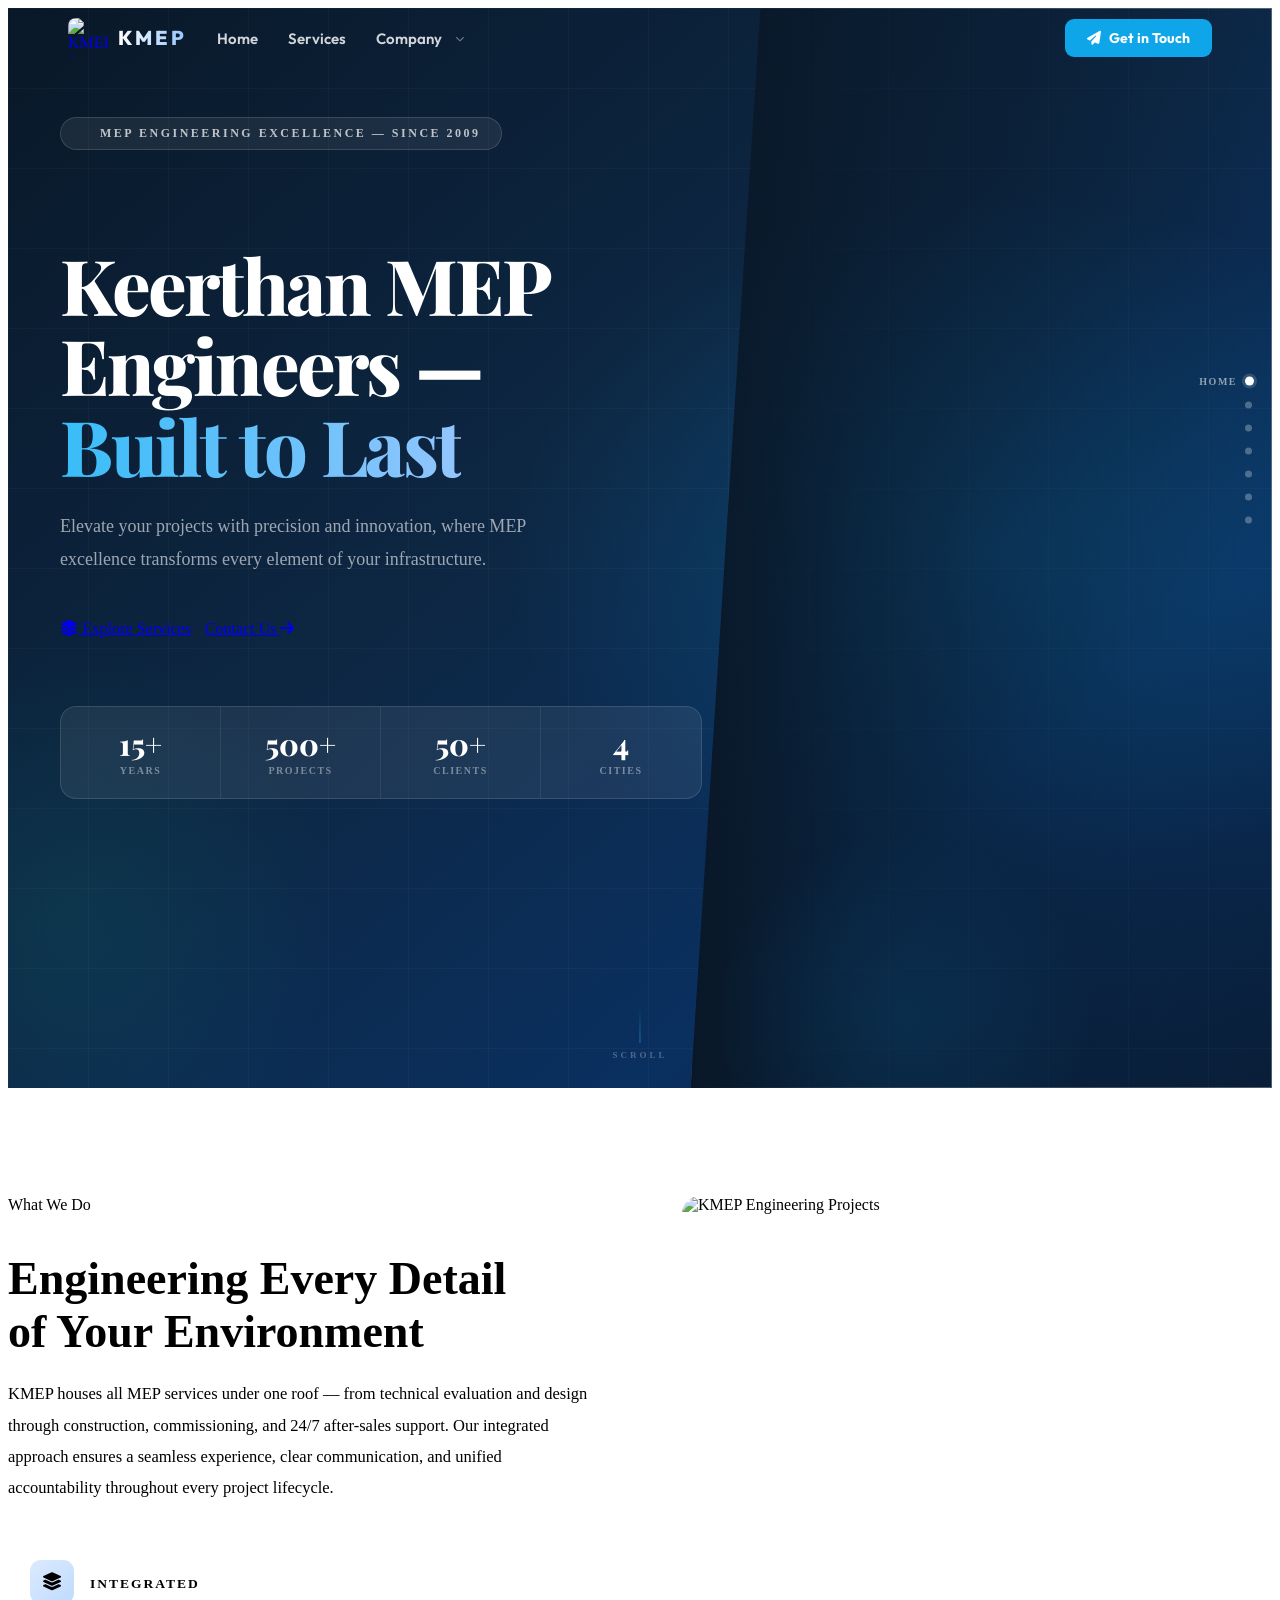
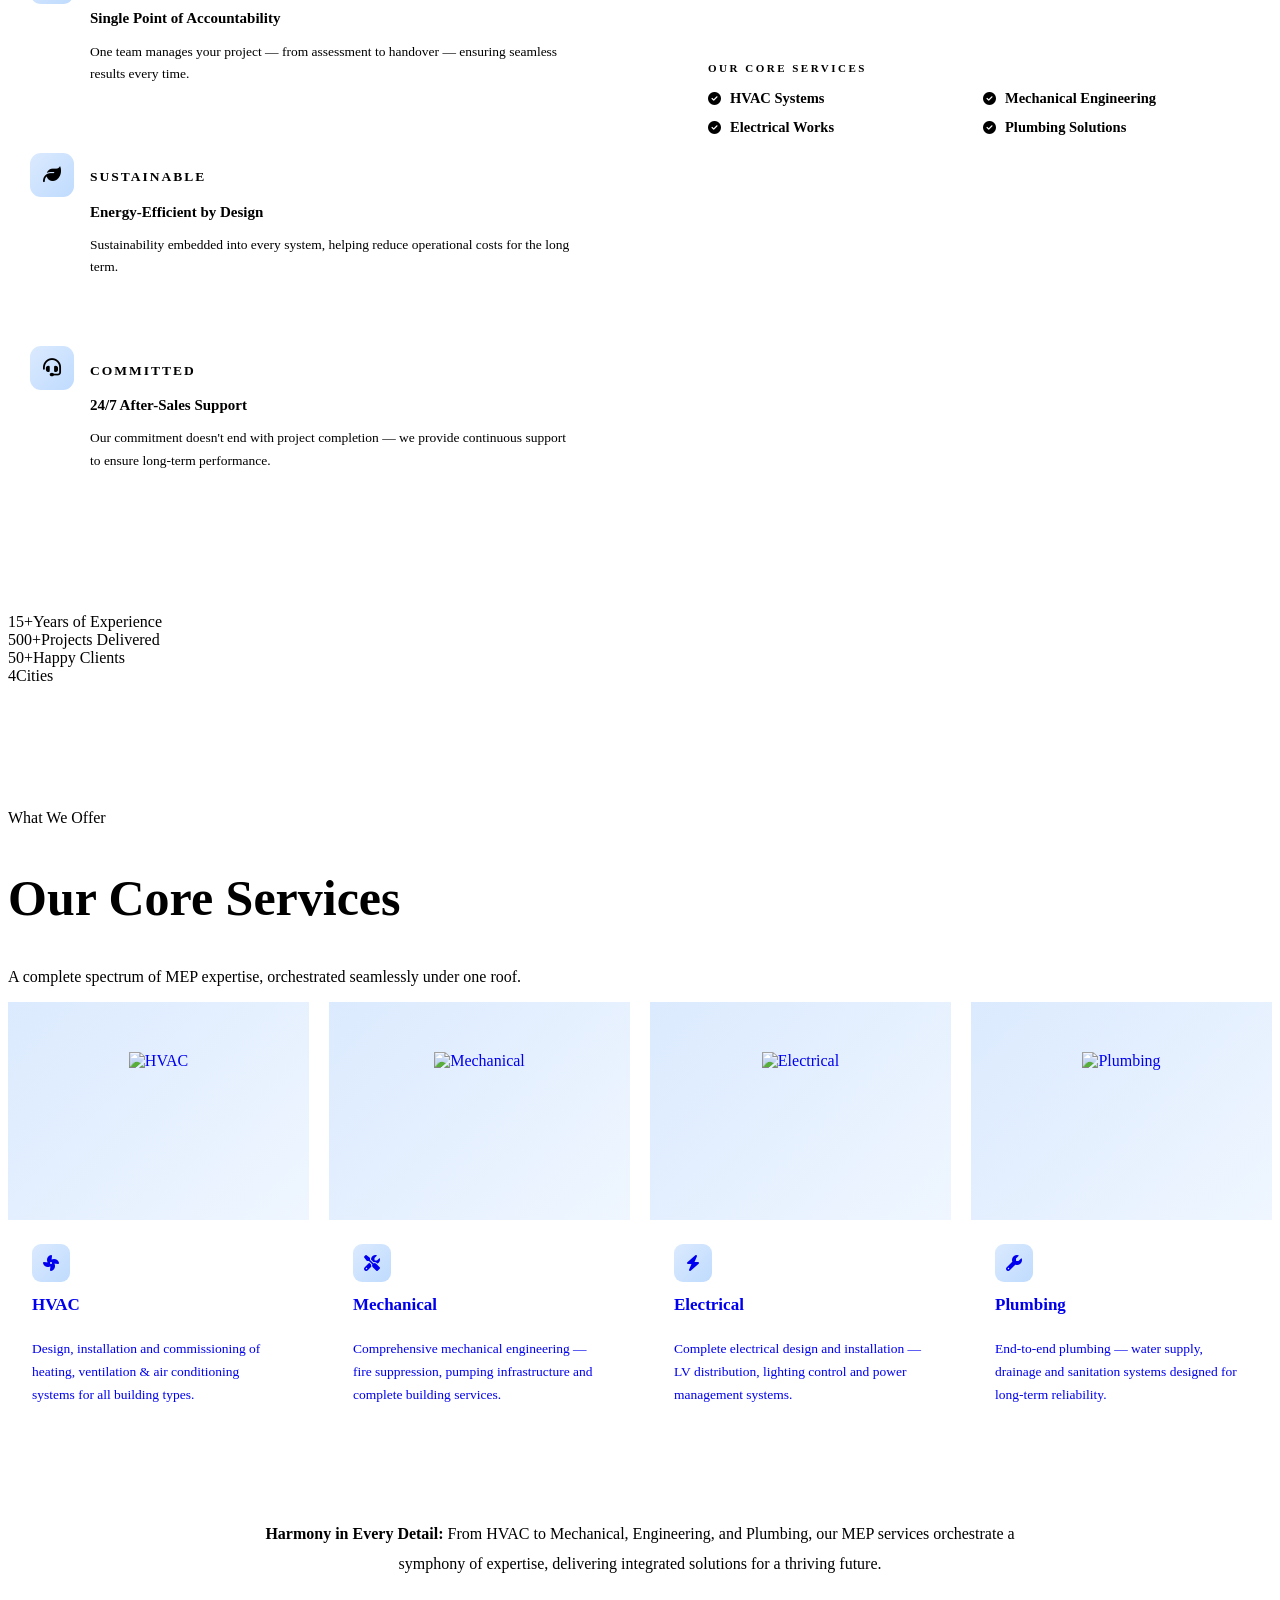
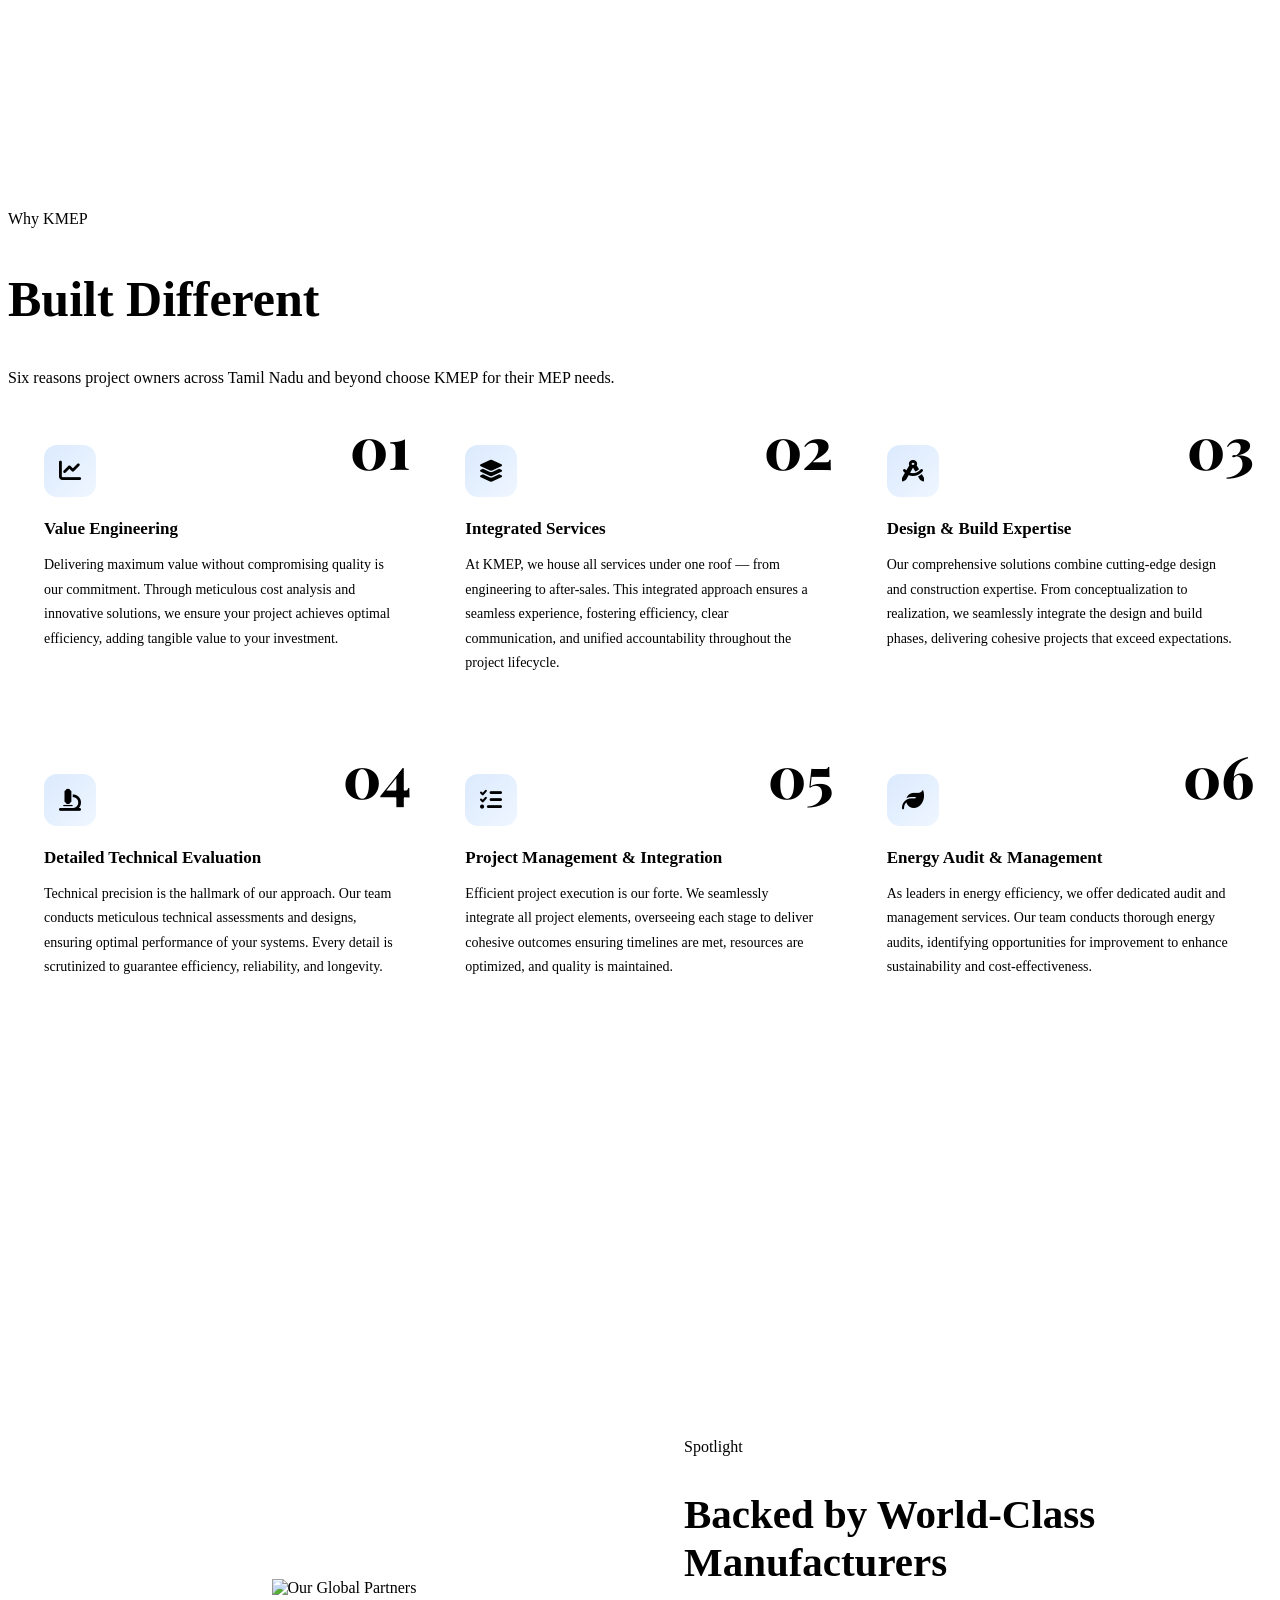
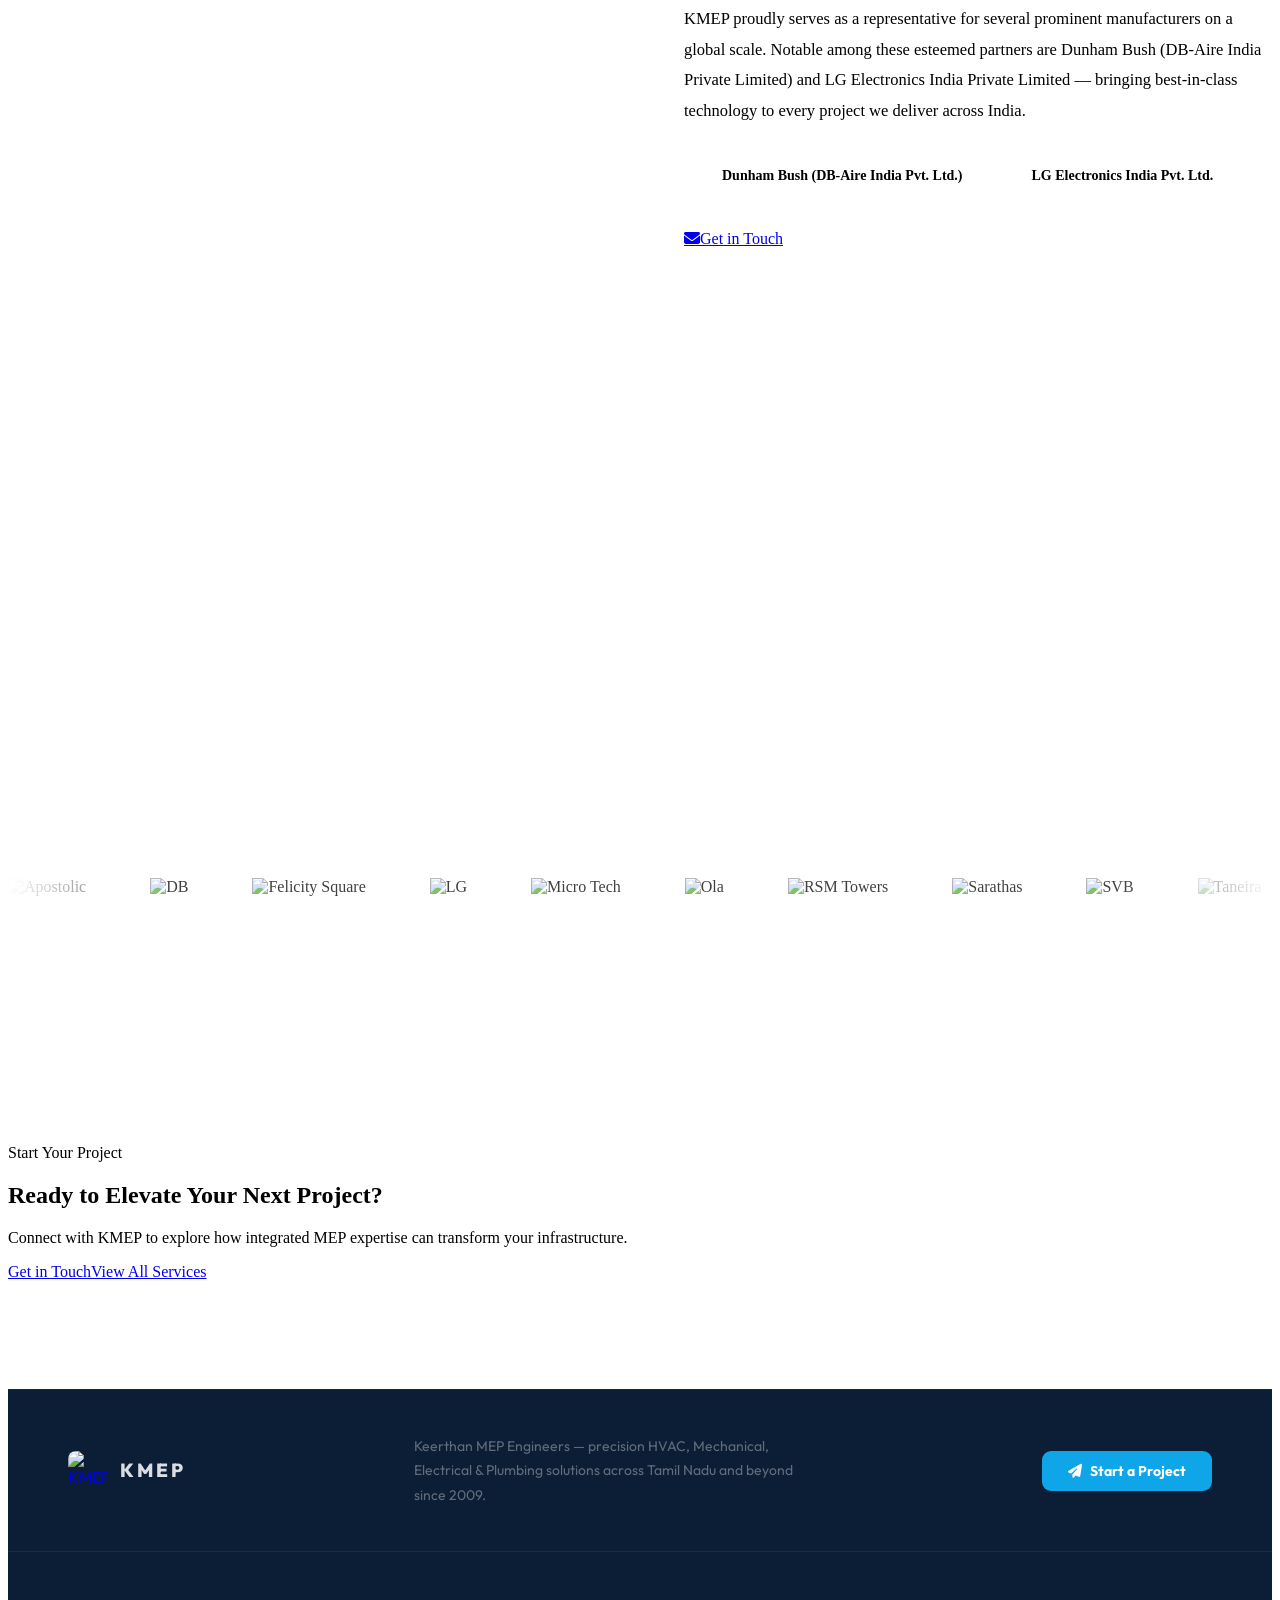
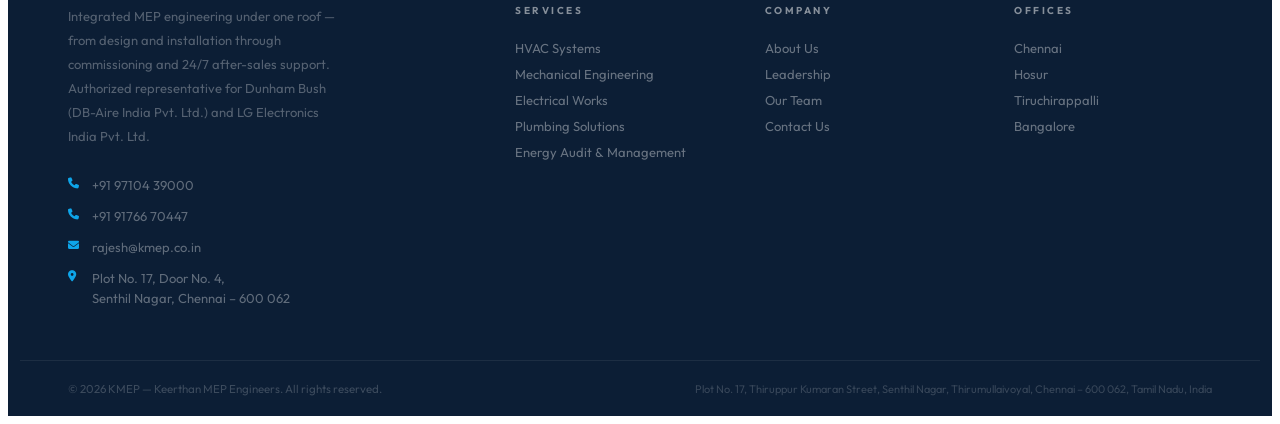
==== index.html @ e3833424 "Update index.html" ====
<!doctype html>
<html lang="en">
  <head>
    <meta charset="UTF-8" />
    <meta name="viewport" content="width=device-width, initial-scale=1.0" />
    <title>KMEP — Keerthan MEP Engineers</title>
    <link rel="icon" href="images/logo.png" />
    <link
      href="https://fonts.googleapis.com/css2?family=Outfit:wght@300;400;500;600;700;800;900&family=Playfair+Display:ital,wght@0,700;0,800;1,700&display=swap"
      rel="stylesheet"
    />
    <link
      rel="stylesheet"
      href="https://cdnjs.cloudflare.com/ajax/libs/font-awesome/6.4.0/css/all.min.css"
    />
    <link rel="stylesheet" href="style.css" />
    <script src="script.js" defer></script>
    <style>
      /* Page-specific only */
      #hero {
        position: relative;
        display: flex;
        align-items: center;
        min-height: 100vh;
        padding-top: calc(var(--NAV-H) + 56px);
        padding-bottom: 180px;
        background: linear-gradient(
          140deg,
          #091828 0%,
          #0d2744 45%,
          #0a3060 75%,
          #091e38 100%
        );
        overflow: hidden;
      }
      .hbg-glow {
        position: absolute;
        inset: 0;
        z-index: 0;
        pointer-events: none;
        background:
          radial-gradient(
            ellipse 65% 55% at 78% 50%,
            rgba(14, 165, 233, 0.22) 0%,
            transparent 60%
          ),
          radial-gradient(
            ellipse 38% 48% at 5% 85%,
            rgba(13, 148, 136, 0.14) 0%,
            transparent 55%
          );
      }
      .hbg-grid {
        position: absolute;
        inset: 0;
        z-index: 0;
        pointer-events: none;
        background-image:
          linear-gradient(rgba(255, 255, 255, 0.028) 1px, transparent 1px),
          linear-gradient(
            90deg,
            rgba(255, 255, 255, 0.028) 1px,
            transparent 1px
          );
        background-size: 80px 80px;
      }
      .hbg-photo {
        position: absolute;
        top: 0;
        right: 0;
        bottom: 0;
        width: 46%;
        z-index: 0;
        clip-path: polygon(12% 0, 100% 0, 100% 100%, 0 100%);
        overflow: hidden;
        pointer-events: none;
      }
      .hbg-photo::after {
        content: "";
        position: absolute;
        inset: 0;
        z-index: 1;
        background: linear-gradient(
          90deg,
          #091828 0%,
          rgba(9, 24, 40, 0.65) 28%,
          rgba(9, 24, 40, 0.04) 100%
        );
      }
      .hbg-photo img {
        width: 100%;
        height: 100%;
        object-fit: cover;
        opacity: 0.4;
      }
      .hbg-orb {
        position: absolute;
        bottom: -120px;
        right: 14%;
        z-index: 0;
        width: 380px;
        height: 380px;
        border-radius: 50%;
        background: radial-gradient(
          circle,
          rgba(14, 165, 233, 0.1),
          transparent 70%
        );
        pointer-events: none;
      }
      .hero-body {
        position: relative;
        z-index: 1;
        width: 100%;
        max-width: 1180px;
        margin: 0 auto;
        padding: 0 52px;
      }
      .hero-eyebrow,
      .hero-h1,
      .hero-sub,
      .hero-btns,
      .hero-stats {
        opacity: 1;
        transform: none;
      }
      #hero.hero-animate .hero-eyebrow {
        animation: hfade 0.9s 0s ease forwards;
      }
      #hero.hero-animate .hero-h1 {
        animation: hfade 0.9s 0.12s ease forwards;
      }
      #hero.hero-animate .hero-sub {
        animation: hfade 0.9s 0.24s ease forwards;
      }
      #hero.hero-animate .hero-btns {
        animation: hfade 0.9s 0.36s ease forwards;
      }
      #hero.hero-animate .hero-stats {
        animation: hfade 0.9s 0.5s ease forwards;
      }
      @keyframes hfade {
        from {
          opacity: 0;
          transform: translateY(20px);
        }
        to {
          opacity: 1;
          transform: translateY(0);
        }
      }
      .hero-eyebrow {
        display: inline-flex;
        align-items: center;
        gap: 11px;
        background: rgba(255, 255, 255, 0.07);
        border: 1px solid rgba(255, 255, 255, 0.14);
        border-radius: 100px;
        padding: 8px 20px;
        margin-bottom: 30px;
      }
      .hero-pulse {
        width: 8px;
        height: 8px;
        border-radius: 50%;
        background: var(--sky);
        flex-shrink: 0;
        animation: blinkanim 2.4s ease infinite;
      }
      @keyframes blinkanim {
        0%,
        100% {
          opacity: 1;
          box-shadow: 0 0 0 0 rgba(14, 165, 233, 0.5);
        }
        50% {
          opacity: 0.4;
          box-shadow: 0 0 0 6px rgba(14, 165, 233, 0);
        }
      }
      .hero-eyebrow-text {
        font-size: 12px;
        font-weight: 700;
        letter-spacing: 2.5px;
        text-transform: uppercase;
        color: rgba(255, 255, 255, 0.72);
      }
      .hero-h1 {
        font-family: "Playfair Display", serif;
        font-size: clamp(44px, 6vw, 84px);
        font-weight: 800;
        line-height: 1.05;
        letter-spacing: -2.5px;
        color: #fff;
        max-width: 680px;
        margin-bottom: 24px;
      }
      .hero-h1 em {
        font-style: normal;
        background: linear-gradient(90deg, #38bdf8, #93c5fd);
        -webkit-background-clip: text;
        -webkit-text-fill-color: transparent;
      }
      .hero-sub {
        font-size: 18px;
        color: rgba(255, 255, 255, 0.6);
        max-width: 500px;
        line-height: 1.85;
        margin-bottom: 44px;
      }
      .hero-btns {
        display: flex;
        flex-wrap: wrap;
        gap: 14px;
      }
      .hero-stats {
        display: grid;
        grid-template-columns: repeat(4, 1fr);
        margin-top: 68px;
        max-width: 640px;
        background: rgba(255, 255, 255, 0.07);
        border: 1px solid rgba(255, 255, 255, 0.12);
        border-radius: 16px;
        overflow: hidden;
      }
      .hst {
        padding: 22px 18px;
        text-align: center;
        border-right: 1px solid rgba(255, 255, 255, 0.08);
      }
      .hst:last-child {
        border-right: none;
      }
      .hst-n {
        display: block;
        font-family: "Playfair Display", serif;
        font-size: 30px;
        font-weight: 800;
        color: #fff;
        line-height: 1;
      }
      .hst-l {
        display: block;
        font-size: 10px;
        font-weight: 700;
        letter-spacing: 1.5px;
        text-transform: uppercase;
        color: rgba(255, 255, 255, 0.42);
        margin-top: 6px;
      }
      .hero-cue {
        position: absolute;
        bottom: 28px;
        left: 50%;
        transform: translateX(-50%);
        z-index: 2;
        display: flex;
        flex-direction: column;
        align-items: center;
        gap: 7px;
        pointer-events: none;
      }
      .hcue-line {
        width: 1px;
        height: 36px;
        background: linear-gradient(
          to bottom,
          transparent,
          rgba(14, 165, 233, 0.65)
        );
        animation: cline 2s ease infinite;
      }
      .hcue-txt {
        font-size: 9px;
        letter-spacing: 3px;
        text-transform: uppercase;
        color: rgba(255, 255, 255, 0.28);
        font-weight: 700;
      }
      @keyframes cline {
        0%,
        100% {
          opacity: 0.3;
          transform: scaleY(0.5);
          transform-origin: top;
        }
        50% {
          opacity: 1;
          transform: scaleY(1);
        }
      }
      #about {
        padding: 108px 0;
        background: #fff;
      }
      .about-grid {
        display: grid;
        grid-template-columns: 1fr 1fr;
        gap: 84px;
        align-items: start;
      }
      .about-h {
        font-size: clamp(30px, 3.8vw, 46px);
        margin-bottom: 20px;
      }
      .about-h span {
        color: var(--blue2);
      }
      .about-p {
        font-size: 16.5px;
        color: var(--slate);
        line-height: 1.9;
        margin-bottom: 36px;
      }
      .pillar-list {
        display: flex;
        flex-direction: column;
        gap: 14px;
      }
      .pillar {
        display: flex;
        gap: 16px;
        align-items: flex-start;
        padding: 20px 22px;
        border-radius: 13px;
        border: 1.5px solid var(--border);
        background: #fff;
        transition:
          border-color 0.3s,
          box-shadow 0.3s,
          background 0.3s;
      }
      .pillar:hover {
        border-color: rgba(21, 88, 176, 0.28);
        box-shadow: 0 6px 28px rgba(21, 88, 176, 0.09);
        background: var(--off);
      }
      .p-ico {
        width: 44px;
        height: 44px;
        border-radius: 11px;
        flex-shrink: 0;
        background: linear-gradient(135deg, #dbeafe, #bfdbfe);
        display: flex;
        align-items: center;
        justify-content: center;
        font-size: 18px;
        color: var(--blue);
      }
      .p-tag {
        font-size: 10px;
        letter-spacing: 2px;
        text-transform: uppercase;
        color: var(--muted);
        font-weight: 700;
        margin-bottom: 3px;
      }
      .pillar h3 {
        font-size: 15px;
        font-weight: 800;
        color: var(--navy);
        margin-bottom: 5px;
      }
      .pillar p {
        font-size: 13.5px;
        color: var(--slate);
        line-height: 1.65;
      }
      .about-right {
        display: flex;
        flex-direction: column;
        gap: 22px;
      }
      .about-img {
        width: 100%;
        border-radius: 18px;
        overflow: hidden;
        box-shadow: var(--sh2);
        aspect-ratio: 16/11;
        position: relative;
      }
      .about-img::before {
        content: "";
        position: absolute;
        top: 0;
        left: 0;
        right: 0;
        height: 4px;
        z-index: 1;
        background: linear-gradient(
          90deg,
          var(--blue),
          var(--sky),
          var(--teal)
        );
      }
      .about-img img {
        width: 100%;
        height: 100%;
        object-fit: cover;
        display: block;
      }
      .svc-mini {
        background: var(--off2);
        border: 1.5px solid var(--border);
        border-radius: 14px;
        padding: 24px 26px;
      }
      .svc-mini h4 {
        font-size: 11px;
        letter-spacing: 2.5px;
        text-transform: uppercase;
        color: var(--muted);
        font-weight: 700;
        margin-bottom: 16px;
      }
      .svc-mini-grid {
        display: grid;
        grid-template-columns: 1fr 1fr;
        gap: 12px;
      }
      .svc-mini-row {
        display: flex;
        align-items: center;
        gap: 9px;
        font-size: 14.5px;
        font-weight: 700;
        color: var(--navy);
      }
      .svc-mini-row i {
        color: var(--teal);
        font-size: 13px;
        flex-shrink: 0;
      }
      #services {
        padding: 108px 0;
        background: var(--off);
      }
      .svc-grid {
        display: grid;
        grid-template-columns: repeat(4, 1fr);
        gap: 20px;
      }
      .svc-card {
        background: #fff;
        border-radius: var(--r);
        border: 1.5px solid var(--border);
        display: flex;
        flex-direction: column;
        overflow: hidden;
        text-decoration: none;
        position: relative;
        transition:
          border-color 0.3s,
          transform 0.35s,
          box-shadow 0.35s;
      }
      .svc-card::before {
        content: "";
        position: absolute;
        top: 0;
        left: 0;
        right: 0;
        height: 3px;
        background: linear-gradient(90deg, var(--blue), var(--sky));
        transform: scaleX(0);
        transform-origin: left;
        transition: transform 0.4s;
      }
      .svc-card:hover {
        border-color: rgba(21, 88, 176, 0.22);
        transform: translateY(-7px);
        box-shadow: 0 20px 56px rgba(12, 30, 53, 0.12);
      }
      .svc-card:hover::before {
        transform: scaleX(1);
      }
      .svc-thumb {
        height: 170px;
        overflow: hidden;
        background: linear-gradient(135deg, #dbeafe 0%, #eff6ff 100%);
        display: flex;
        align-items: center;
        justify-content: center;
        padding: 24px;
      }
      .svc-thumb img {
        height: 118px;
        object-fit: contain;
        transition: transform 0.45s;
      }
      .svc-card:hover .svc-thumb img {
        transform: scale(1.08);
      }
      .svc-body {
        padding: 24px;
        display: flex;
        flex-direction: column;
        flex: 1;
      }
      .svc-top {
        display: flex;
        align-items: center;
        justify-content: space-between;
        margin-bottom: 13px;
      }
      .svc-ico {
        width: 38px;
        height: 38px;
        border-radius: 9px;
        background: linear-gradient(135deg, #dbeafe, #bfdbfe);
        display: flex;
        align-items: center;
        justify-content: center;
        color: var(--blue);
        font-size: 16px;
      }
      .svc-arr {
        width: 30px;
        height: 30px;
        border-radius: 50%;
        border: 1.5px solid var(--border);
        display: flex;
        align-items: center;
        justify-content: center;
        color: var(--muted);
        font-size: 10px;
        transition: all 0.3s;
      }
      .svc-card:hover .svc-arr {
        background: var(--blue);
        border-color: var(--blue);
        color: #fff;
        transform: translate(2px, -2px);
      }
      .svc-name {
        font-size: 17px;
        font-weight: 800;
        color: var(--navy);
        margin-bottom: 9px;
      }
      .svc-desc {
        font-size: 13.5px;
        color: var(--slate);
        line-height: 1.7;
        flex: 1;
      }
      .svc-link {
        margin-top: 15px;
        font-size: 13px;
        font-weight: 700;
        color: var(--blue);
        display: flex;
        align-items: center;
        gap: 6px;
        opacity: 0;
        transform: translateY(5px);
        transition:
          opacity 0.3s,
          transform 0.3s;
      }
      .svc-card:hover .svc-link {
        opacity: 1;
        transform: translateY(0);
      }
      .svc-note {
        margin: 44px auto 0;
        font-size: 16px;
        color: var(--slate);
        line-height: 1.85;
        text-align: center;
        max-width: 800px;
      }
      #why {
        padding: 108px 0;
        background: #fff;
      }
      .why-grid {
        display: grid;
        grid-template-columns: repeat(3, 1fr);
        border: 1.5px solid var(--border);
        border-radius: 20px;
        overflow: hidden;
        box-shadow: var(--sh);
      }
      .wc {
        padding: 42px 36px;
        border-right: 1.5px solid var(--border);
        border-bottom: 1.5px solid var(--border);
        background: #fff;
        position: relative;
        overflow: hidden;
        transition: background 0.3s;
      }
      .wc:nth-child(3n) {
        border-right: none;
      }
      .wc:nth-child(4),
      .wc:nth-child(5),
      .wc:nth-child(6) {
        border-bottom: none;
      }
      .wc::after {
        content: "";
        position: absolute;
        bottom: 0;
        left: 0;
        right: 0;
        height: 3px;
        background: linear-gradient(90deg, var(--blue), var(--sky));
        transform: scaleX(0);
        transform-origin: left;
        transition: transform 0.4s;
      }
      .wc:hover {
        background: var(--off);
      }
      .wc:hover::after {
        transform: scaleX(1);
      }
      .wc-num {
        position: absolute;
        top: 14px;
        right: 18px;
        font-family: "Playfair Display", serif;
        font-size: 58px;
        font-weight: 800;
        color: var(--off2);
        line-height: 1;
        pointer-events: none;
        transition: color 0.3s;
      }
      .wc:hover .wc-num {
        color: #dbeafe;
      }
      .wc-ico {
        width: 52px;
        height: 52px;
        border-radius: 13px;
        background: linear-gradient(135deg, #dbeafe, #eff6ff);
        display: flex;
        align-items: center;
        justify-content: center;
        font-size: 22px;
        color: var(--blue);
        margin-bottom: 22px;
      }
      .wc-title {
        font-size: 17px;
        font-weight: 800;
        color: var(--navy);
        margin-bottom: 12px;
      }
      .wc-desc {
        font-size: 14px;
        color: var(--slate);
        line-height: 1.75;
      }
      #spotlight {
        padding: 108px 0;
        background: var(--off);
      }
      .spot-grid {
        display: grid;
        grid-template-columns: 1fr 1fr;
        gap: 88px;
        align-items: center;
      }
      .spot-visual {
        display: flex;
        flex-direction: column;
        gap: 22px;
      }
      .spot-img {
        width: 100%;
        border-radius: 20px;
        overflow: hidden;
        box-shadow: var(--sh2);
        aspect-ratio: 1/1;
        background: linear-gradient(135deg, var(--off2), #fff);
        display: flex;
        align-items: center;
        justify-content: center;
        padding: 42px;
        position: relative;
      }
      .spot-img::before {
        content: "";
        position: absolute;
        top: 0;
        left: 0;
        right: 0;
        height: 4px;
        background: linear-gradient(90deg, var(--blue), var(--sky));
        z-index: 1;
      }
      .spot-img img {
        max-width: 88%;
        max-height: 88%;
        object-fit: contain;
        transition: transform 0.5s;
      }
      .spot-img:hover img {
        transform: scale(1.05);
      }
      .spot-badge {
        background: var(--navy);
        color: #fff;
        border-radius: 15px;
        padding: 22px 26px;
        box-shadow: var(--sh2);
        display: flex;
        justify-content: space-between;
        align-items: center;
        gap: 16px;
      }
      .sb-t strong {
        display: block;
        font-family: "Playfair Display", serif;
        font-size: 17px;
        margin-bottom: 5px;
      }
      .sb-t small {
        font-size: 11px;
        color: rgba(255, 255, 255, 0.5);
        letter-spacing: 1.5px;
        text-transform: uppercase;
      }
      .sb-ico {
        width: 44px;
        height: 44px;
        border-radius: 11px;
        flex-shrink: 0;
        background: rgba(255, 255, 255, 0.1);
        display: flex;
        align-items: center;
        justify-content: center;
        font-size: 20px;
        color: var(--sky);
      }
      .spot-h {
        font-size: clamp(28px, 3.2vw, 44px);
        margin-bottom: 18px;
      }
      .spot-p {
        font-size: 16.5px;
        color: var(--slate);
        line-height: 1.85;
        margin-bottom: 30px;
      }
      .chips {
        display: flex;
        flex-wrap: wrap;
        gap: 11px;
        margin-bottom: 34px;
      }
      .chip {
        display: flex;
        align-items: center;
        gap: 10px;
        padding: 12px 20px;
        border-radius: 10px;
        background: #fff;
        border: 1.5px solid var(--border);
        font-size: 14px;
        font-weight: 700;
        color: var(--navy);
        transition:
          border-color 0.3s,
          box-shadow 0.3s;
      }
      .chip:hover {
        border-color: var(--blue);
        box-shadow: 0 4px 16px rgba(21, 88, 176, 0.1);
      }
      .chip-dot {
        width: 8px;
        height: 8px;
        border-radius: 50%;
        background: var(--sky);
        flex-shrink: 0;
      }
      #clients {
        padding: 90px 0;
        background: var(--navy);
        overflow: hidden;
      }
      .mq-wrap {
        overflow: hidden;
        margin-top: 52px;
        -webkit-mask-image: linear-gradient(
          90deg,
          transparent,
          #fff 12%,
          #fff 88%,
          transparent
        );
        mask-image: linear-gradient(
          90deg,
          transparent,
          #fff 12%,
          #fff 88%,
          transparent
        );
      }
      .mq-track {
        display: flex;
        align-items: center;
        gap: 64px;
        width: max-content;
        animation: mqs 40s linear infinite;
      }
      .mq-track:hover {
        animation-play-state: paused;
      }
      .mq-track img {
        height: 52px;
        width: auto;
        object-fit: contain;
        flex-shrink: 0;
        opacity: 0.75;
        transition:
          opacity 0.3s,
          transform 0.3s;
      }
      .mq-track img:hover {
        opacity: 1;
        transform: scale(1.05);
      }
      @keyframes mqs {
        from {
          transform: translateX(0);
        }
        to {
          transform: translateX(-50%);
        }
      }
      .sidenav {
        position: fixed;
        right: 26px;
        top: 50%;
        transform: translateY(-50%);
        z-index: 900;
        display: flex;
        flex-direction: column;
        gap: 16px;
      }
      .dot {
        width: 7px;
        height: 7px;
        border-radius: 50%;
        cursor: pointer;
        position: relative;
        background: rgba(12, 30, 53, 0.2);
        transition:
          background 0.3s,
          width 0.3s,
          height 0.3s,
          box-shadow 0.3s;
      }
      .dot::after {
        content: attr(data-label);
        position: absolute;
        right: 17px;
        top: 50%;
        transform: translateY(-50%);
        white-space: nowrap;
        font-size: 10px;
        font-weight: 700;
        letter-spacing: 1.5px;
        text-transform: uppercase;
        color: var(--slate);
        opacity: 0;
        pointer-events: none;
        transition: opacity 0.3s;
      }
      .dot:hover::after,
      .dot.on::after {
        opacity: 1;
      }
      .dot.on {
        background: var(--blue2);
        box-shadow: 0 0 0 3px rgba(26, 111, 212, 0.18);
        width: 9px;
        height: 9px;
      }
      .dot:hover {
        background: rgba(12, 30, 53, 0.45);
      }
      .sidenav.dk .dot {
        background: rgba(255, 255, 255, 0.28);
      }
      .sidenav.dk .dot.on {
        background: #fff;
        box-shadow: 0 0 0 3px rgba(255, 255, 255, 0.15);
      }
      .sidenav.dk .dot::after {
        color: rgba(255, 255, 255, 0.55);
      }
      .sidenav.dk .dot:hover {
        background: rgba(255, 255, 255, 0.56);
      }
      @media (max-width: 1100px) {
        .about-grid {
          grid-template-columns: 1fr;
          gap: 52px;
        }
        .svc-grid {
          grid-template-columns: repeat(2, 1fr);
        }
        .why-grid {
          grid-template-columns: repeat(2, 1fr);
        }
        .wc:nth-child(3n) {
          border-right: 1.5px solid var(--border);
        }
        .wc:nth-child(2n) {
          border-right: none;
        }
        .wc:nth-child(4),
        .wc:nth-child(5),
        .wc:nth-child(6) {
          border-bottom: 1.5px solid var(--border);
        }
        .wc:nth-child(5),
        .wc:nth-child(6) {
          border-bottom: none;
        }
        .spot-grid {
          grid-template-columns: 1fr;
          gap: 52px;
        }
        .spot-img {
          aspect-ratio: 16/9;
        }
        .sidenav {
          display: none;
        }
      }
      @media (max-width: 860px) {
        #hero {
          padding-top: calc(var(--NAV-H)+44px);
          padding-bottom: 80px;
        }
        .hbg-photo {
          display: none;
        }
        .hero-h1 {
          font-size: clamp(40px, 9vw, 58px);
        }
        .hero-stats {
          grid-template-columns: repeat(2, 1fr);
          max-width: 100%;
          margin-top: 52px;
        }
        .hst:nth-child(2) {
          border-right: none;
        }
        .hst:nth-child(3) {
          border-top: 1px solid rgba(255, 255, 255, 0.08);
        }
        .hst:nth-child(4) {
          border-top: 1px solid rgba(255, 255, 255, 0.08);
          border-right: none;
        }
        .hero-cue {
          display: none;
        }
        #about,
        #services,
        #why,
        #spotlight {
          padding: 76px 0;
        }
        #clients,
        #cta {
          padding: 68px 0;
        }
        .svc-grid {
          grid-template-columns: 1fr;
          gap: 14px;
        }
        .svc-card {
          flex-direction: row;
          align-items: stretch;
        }
        .svc-thumb {
          width: 130px;
          height: auto;
          flex-shrink: 0;
        }
        .svc-thumb img {
          height: 80px;
        }
        .svc-body {
          padding: 18px;
        }
        .svc-link {
          display: none;
        }
        .why-grid {
          grid-template-columns: 1fr;
        }
        .wc {
          border-right: none !important;
          border-bottom: 1.5px solid var(--border) !important;
          padding: 30px 26px;
        }
        .wc:last-child {
          border-bottom: none !important;
        }
        .wc-num {
          display: none;
        }
        .svc-mini-grid {
          grid-template-columns: 1fr;
        }
        .hero-body {
          padding: 0 24px;
        }
      }
      @media (max-width: 480px) {
        .hero-h1 {
          font-size: clamp(36px, 10vw, 48px);
          letter-spacing: -1.5px;
        }
        .hero-btns {
          flex-direction: column;
        }
        .btn-sky,
        .btn-outline {
          width: 100%;
          justify-content: center;
        }
        .hst-n {
          font-size: 24px;
        }
        .hst {
          padding: 16px 10px;
        }
        .svc-card {
          flex-direction: column;
        }
        .svc-thumb {
          width: 100%;
          height: 140px;
        }
        .svc-thumb img {
          height: 98px;
        }
        .hero-body {
          padding: 0 18px;
        }
      }
    </style>
  </head>
  <body>
    <kmep-header></kmep-header>
    <nav class="sidenav" id="sideNav">
      <div class="dot on" data-target="hero" data-label="Home"></div>
      <div class="dot" data-target="about" data-label="About"></div>
      <div class="dot" data-target="stats" data-label="Stats"></div>
      <div class="dot" data-target="services" data-label="Services"></div>
      <div class="dot" data-target="why" data-label="Why Us"></div>
      <div class="dot" data-target="spotlight" data-label="Partners"></div>
      <div class="dot" data-target="clients" data-label="Clients"></div>
    </nav>
    <section id="hero">
      <div class="hbg-glow"></div>
      <div class="hbg-grid"></div>
      <div class="hbg-photo"><img src="images/bg.png" alt="" /></div>
      <div class="hbg-orb"></div>
      <div class="hero-body">
        <div class="hero-eyebrow">
          <span class="hero-pulse"></span
          ><span class="hero-eyebrow-text"
            >MEP Engineering Excellence — Since 2009</span
          >
        </div>
        <h1 class="hero-h1">
          Keerthan MEP<br />Engineers —<br /><em>Built to Last</em>
        </h1>
        <p class="hero-sub">
          Elevate your projects with precision and innovation, where MEP
          excellence transforms every element of your infrastructure.
        </p>
        <div class="hero-btns">
          <a href="services.html" class="btn-sky"
            ><i class="fas fa-layer-group"></i> Explore Services</a
          >
          <a href="contact-us.html" class="btn-outline"
            >Contact Us <i class="fas fa-arrow-right"></i
          ></a>
        </div>
        <div class="hero-stats">
          <div class="hst">
            <span class="hst-n">15+</span><span class="hst-l">Years</span>
          </div>
          <div class="hst">
            <span class="hst-n">500+</span><span class="hst-l">Projects</span>
          </div>
          <div class="hst">
            <span class="hst-n">50+</span><span class="hst-l">Clients</span>
          </div>
          <div class="hst">
            <span class="hst-n">4</span><span class="hst-l">Cities</span>
          </div>
        </div>
      </div>
      <div class="hero-cue">
        <div class="hcue-line"></div>
        <span class="hcue-txt">Scroll</span>
      </div>
    </section>
    <section id="about">
      <div class="wrap">
        <div class="about-grid">
          <div class="rv-l">
            <span class="sec-tag">What We Do</span>
            <h2 class="display-h about-h">
              Engineering Every Detail<br />of Your <span>Environment</span>
            </h2>
            <p class="about-p">
              KMEP houses all MEP services under one roof — from technical
              evaluation and design through construction, commissioning, and
              24/7 after-sales support. Our integrated approach ensures a
              seamless experience, clear communication, and unified
              accountability throughout every project lifecycle.
            </p>
            <div class="pillar-list">
              <div class="pillar">
                <div class="p-ico"><i class="fas fa-layer-group"></i></div>
                <div>
                  <p class="p-tag">Integrated</p>
                  <h3>Single Point of Accountability</h3>
                  <p>
                    One team manages your project — from assessment to handover
                    — ensuring seamless results every time.
                  </p>
                </div>
              </div>
              <div class="pillar">
                <div class="p-ico"><i class="fas fa-leaf"></i></div>
                <div>
                  <p class="p-tag">Sustainable</p>
                  <h3>Energy-Efficient by Design</h3>
                  <p>
                    Sustainability embedded into every system, helping reduce
                    operational costs for the long term.
                  </p>
                </div>
              </div>
              <div class="pillar">
                <div class="p-ico"><i class="fas fa-headset"></i></div>
                <div>
                  <p class="p-tag">Committed</p>
                  <h3>24/7 After-Sales Support</h3>
                  <p>
                    Our commitment doesn't end with project completion — we
                    provide continuous support to ensure long-term performance.
                  </p>
                </div>
              </div>
            </div>
          </div>
          <div class="about-right rv-r">
            <div class="about-img">
              <img src="images/bg.png" alt="KMEP Engineering Projects" />
            </div>
            <div class="svc-mini">
              <h4>Our Core Services</h4>
              <div class="svc-mini-grid">
                <div class="svc-mini-row">
                  <i class="fas fa-check-circle"></i> HVAC Systems
                </div>
                <div class="svc-mini-row">
                  <i class="fas fa-check-circle"></i> Mechanical Engineering
                </div>
                <div class="svc-mini-row">
                  <i class="fas fa-check-circle"></i> Electrical Works
                </div>
                <div class="svc-mini-row">
                  <i class="fas fa-check-circle"></i> Plumbing Solutions
                </div>
              </div>
            </div>
          </div>
        </div>
      </div>
    </section>
    <div class="stats-band">
      <div class="wrap">
        <div class="stats-row" id="stats">
          <div class="stat-cell rv d1">
            <span class="stat-n">15+</span
            ><span class="stat-l">Years of Experience</span>
          </div>
          <div class="stat-cell rv d2">
            <span class="stat-n">500+</span
            ><span class="stat-l">Projects Delivered</span>
          </div>
          <div class="stat-cell rv d3">
            <span class="stat-n">50+</span
            ><span class="stat-l">Happy Clients</span>
          </div>
          <div class="stat-cell rv d4">
            <span class="stat-n">4</span><span class="stat-l">Cities</span>
          </div>
        </div>
      </div>
    </div>
    <section id="services">
      <div class="wrap">
        <div class="sec-header rv">
          <p class="sec-tag-c">What We Offer</p>
          <h2 class="display-h" style="font-size: clamp(30px, 4vw, 50px)">
            Our Core Services
          </h2>
          <p class="sec-sub">
            A complete spectrum of MEP expertise, orchestrated seamlessly under
            one roof.
          </p>
        </div>
        <div class="svc-grid">
          <a class="svc-card rv d1" href="services.html"
            ><div class="svc-thumb">
              <img src="images/hvac.png" alt="HVAC" />
            </div>
            <div class="svc-body">
              <div class="svc-top">
                <div class="svc-ico"><i class="fas fa-fan"></i></div>
                <div class="svc-arr"><i class="fas fa-arrow-up-right"></i></div>
              </div>
              <div class="svc-name">HVAC</div>
              <p class="svc-desc">
                Design, installation and commissioning of heating, ventilation
                &amp; air conditioning systems for all building types.
              </p>
              <div class="svc-link">
                View Service <i class="fas fa-arrow-right"></i>
              </div></div
          ></a>
          <a class="svc-card rv d2" href="services.html"
            ><div class="svc-thumb">
              <img src="images/mechanical.png" alt="Mechanical" />
            </div>
            <div class="svc-body">
              <div class="svc-top">
                <div class="svc-ico">
                  <i class="fas fa-screwdriver-wrench"></i>
                </div>
                <div class="svc-arr"><i class="fas fa-arrow-up-right"></i></div>
              </div>
              <div class="svc-name">Mechanical</div>
              <p class="svc-desc">
                Comprehensive mechanical engineering — fire suppression, pumping
                infrastructure and complete building services.
              </p>
              <div class="svc-link">
                View Service <i class="fas fa-arrow-right"></i>
              </div></div
          ></a>
          <a class="svc-card rv d3" href="services.html"
            ><div class="svc-thumb">
              <img src="images/elctrical_.png" alt="Electrical" />
            </div>
            <div class="svc-body">
              <div class="svc-top">
                <div class="svc-ico"><i class="fas fa-bolt"></i></div>
                <div class="svc-arr"><i class="fas fa-arrow-up-right"></i></div>
              </div>
              <div class="svc-name">Electrical</div>
              <p class="svc-desc">
                Complete electrical design and installation — LV distribution,
                lighting control and power management systems.
              </p>
              <div class="svc-link">
                View Service <i class="fas fa-arrow-right"></i>
              </div></div
          ></a>
          <a class="svc-card rv d4" href="services.html"
            ><div class="svc-thumb">
              <img src="images/plumbing.png" alt="Plumbing" />
            </div>
            <div class="svc-body">
              <div class="svc-top">
                <div class="svc-ico"><i class="fas fa-wrench"></i></div>
                <div class="svc-arr"><i class="fas fa-arrow-up-right"></i></div>
              </div>
              <div class="svc-name">Plumbing</div>
              <p class="svc-desc">
                End-to-end plumbing — water supply, drainage and sanitation
                systems designed for long-term reliability.
              </p>
              <div class="svc-link">
                View Service <i class="fas fa-arrow-right"></i>
              </div></div
          ></a>
        </div>
        <p class="svc-note rv">
          <strong style="color: var(--navy)">Harmony in Every Detail:</strong>
          From HVAC to Mechanical, Engineering, and Plumbing, our MEP services
          orchestrate a symphony of expertise, delivering integrated solutions
          for a thriving future.
        </p>
      </div>
    </section>
    <section id="why">
      <div class="wrap">
        <div class="sec-header rv">
          <p class="sec-tag-c">Why KMEP</p>
          <h2 class="display-h" style="font-size: clamp(30px, 4vw, 50px)">
            Built Different
          </h2>
          <p class="sec-sub">
            Six reasons project owners across Tamil Nadu and beyond choose KMEP
            for their MEP needs.
          </p>
        </div>
        <div class="why-grid">
          <div class="wc rv d1">
            <span class="wc-num">01</span>
            <div class="wc-ico"><i class="fas fa-chart-line"></i></div>
            <div class="wc-title">Value Engineering</div>
            <p class="wc-desc">
              Delivering maximum value without compromising quality is our
              commitment. Through meticulous cost analysis and innovative
              solutions, we ensure your project achieves optimal efficiency,
              adding tangible value to your investment.
            </p>
          </div>
          <div class="wc rv d2">
            <span class="wc-num">02</span>
            <div class="wc-ico"><i class="fas fa-layer-group"></i></div>
            <div class="wc-title">Integrated Services</div>
            <p class="wc-desc">
              At KMEP, we house all services under one roof — from engineering
              to after-sales. This integrated approach ensures a seamless
              experience, fostering efficiency, clear communication, and unified
              accountability throughout the project lifecycle.
            </p>
          </div>
          <div class="wc rv d3">
            <span class="wc-num">03</span>
            <div class="wc-ico"><i class="fas fa-drafting-compass"></i></div>
            <div class="wc-title">Design &amp; Build Expertise</div>
            <p class="wc-desc">
              Our comprehensive solutions combine cutting-edge design and
              construction expertise. From conceptualization to realization, we
              seamlessly integrate the design and build phases, delivering
              cohesive projects that exceed expectations.
            </p>
          </div>
          <div class="wc rv d1">
            <span class="wc-num">04</span>
            <div class="wc-ico"><i class="fas fa-microscope"></i></div>
            <div class="wc-title">Detailed Technical Evaluation</div>
            <p class="wc-desc">
              Technical precision is the hallmark of our approach. Our team
              conducts meticulous technical assessments and designs, ensuring
              optimal performance of your systems. Every detail is scrutinized
              to guarantee efficiency, reliability, and longevity.
            </p>
          </div>
          <div class="wc rv d2">
            <span class="wc-num">05</span>
            <div class="wc-ico"><i class="fas fa-tasks"></i></div>
            <div class="wc-title">Project Management &amp; Integration</div>
            <p class="wc-desc">
              Efficient project execution is our forte. We seamlessly integrate
              all project elements, overseeing each stage to deliver cohesive
              outcomes ensuring timelines are met, resources are optimized, and
              quality is maintained.
            </p>
          </div>
          <div class="wc rv d3">
            <span class="wc-num">06</span>
            <div class="wc-ico"><i class="fas fa-leaf"></i></div>
            <div class="wc-title">Energy Audit &amp; Management</div>
            <p class="wc-desc">
              As leaders in energy efficiency, we offer dedicated audit and
              management services. Our team conducts thorough energy audits,
              identifying opportunities for improvement to enhance
              sustainability and cost-effectiveness.
            </p>
          </div>
        </div>
      </div>
    </section>
    <section id="spotlight">
      <div class="wrap">
        <div class="spot-grid">
          <div class="spot-visual rv-l">
            <div class="spot-img">
              <img src="images/spotlight.png" alt="Our Global Partners" />
            </div>
            <div class="spot-badge">
              <div class="sb-t">
                <strong>Global Partners</strong
                ><small>Authorized Representative</small>
              </div>
              <div class="sb-ico"><i class="fas fa-handshake"></i></div>
            </div>
          </div>
          <div class="rv-r">
            <span class="sec-tag">Spotlight</span>
            <h2 class="display-h spot-h">
              Backed by World-Class Manufacturers
            </h2>
            <p class="spot-p">
              KMEP proudly serves as a representative for several prominent
              manufacturers on a global scale. Notable among these esteemed
              partners are Dunham Bush (DB-Aire India Private Limited) and LG
              Electronics India Private Limited — bringing best-in-class
              technology to every project we deliver across India.
            </p>
            <div class="chips">
              <div class="chip">
                <span class="chip-dot"></span> Dunham Bush (DB-Aire India Pvt.
                Ltd.)
              </div>
              <div class="chip">
                <span class="chip-dot"></span> LG Electronics India Pvt. Ltd.
              </div>
            </div>
            <a
              href="contact-us.html"
              class="btn-sky"
              style="display: inline-flex"
              ><i class="fas fa-envelope"></i> Get in Touch</a
            >
          </div>
        </div>
      </div>
    </section>
    <section id="clients">
      <div class="wrap">
        <div class="sec-header rv">
          <p class="sec-tag-c" style="color: rgba(255, 255, 255, 0.45)">
            Our Clients
          </p>
          <h2
            class="display-h"
            style="font-size: clamp(30px, 4vw, 50px); color: #fff"
          >
            Trusted by Industry Leaders
          </h2>
          <p class="sec-sub" style="color: rgba(255, 255, 255, 0.45)">
            From retail chains to healthcare facilities — companies across
            sectors rely on KMEP.
          </p>
        </div>
      </div>
      <div class="mq-wrap">
        <div class="mq-track">
          <img src="images/clients/apostolic.png" alt="Apostolic" /><img
            src="images/clients/db.png"
            alt="DB"
          /><img
            src="images/clients/felicity-square.png"
            alt="Felicity Square"
          /><img src="images/clients/lg.png" alt="LG" /><img
            src="images/clients/micro-tech.png"
            alt="Micro Tech"
          /><img src="images/clients/ola.png" alt="Ola" /><img
            src="images/clients/rsm-towers.png"
            alt="RSM Towers"
          /><img src="images/clients/sarathas.png" alt="Sarathas" /><img
            src="images/clients/svb.png"
            alt="SVB"
          /><img src="images/clients/taneira.png" alt="Taneira" /><img
            src="images/clients/teal.png"
            alt="Teal"
          /><img
            src="images/clients/titan-eyeplus.jpg"
            alt="Titan EyePlus"
          /><img src="images/clients/titan.png" alt="Titan" /><img
            src="images/clients/client1.png"
            alt="Client"
          />
          <img src="images/clients/apostolic.png" alt="Apostolic" /><img
            src="images/clients/db.png"
            alt="DB"
          /><img
            src="images/clients/felicity-square.png"
            alt="Felicity Square"
          /><img src="images/clients/lg.png" alt="LG" /><img
            src="images/clients/micro-tech.png"
            alt="Micro Tech"
          /><img src="images/clients/ola.png" alt="Ola" /><img
            src="images/clients/rsm-towers.png"
            alt="RSM Towers"
          /><img src="images/clients/sarathas.png" alt="Sarathas" /><img
            src="images/clients/svb.png"
            alt="SVB"
          /><img src="images/clients/taneira.png" alt="Taneira" /><img
            src="images/clients/teal.png"
            alt="Teal"
          /><img
            src="images/clients/titan-eyeplus.jpg"
            alt="Titan EyePlus"
          /><img src="images/clients/titan.png" alt="Titan" /><img
            src="images/clients/client1.png"
            alt="Client"
          />
        </div>
      </div>
    </section>
    <section id="cta" style="padding: 108px 0; background: var(--off)">
      <div class="wrap">
        <div class="cta-box rv">
          <p class="cta-tag">Start Your Project</p>
          <h2 class="display-h cta-h">Ready to Elevate Your Next Project?</h2>
          <p class="cta-p">
            Connect with KMEP to explore how integrated MEP expertise can
            transform your infrastructure.
          </p>
          <div class="cta-btns">
            <a href="contact-us.html" class="cta-btn1">Get in Touch</a
            ><a href="services.html" class="cta-btn2">View All Services</a>
          </div>
        </div>
      </div>
    </section>
    <kmep-footer></kmep-footer>
  </body>
</html>
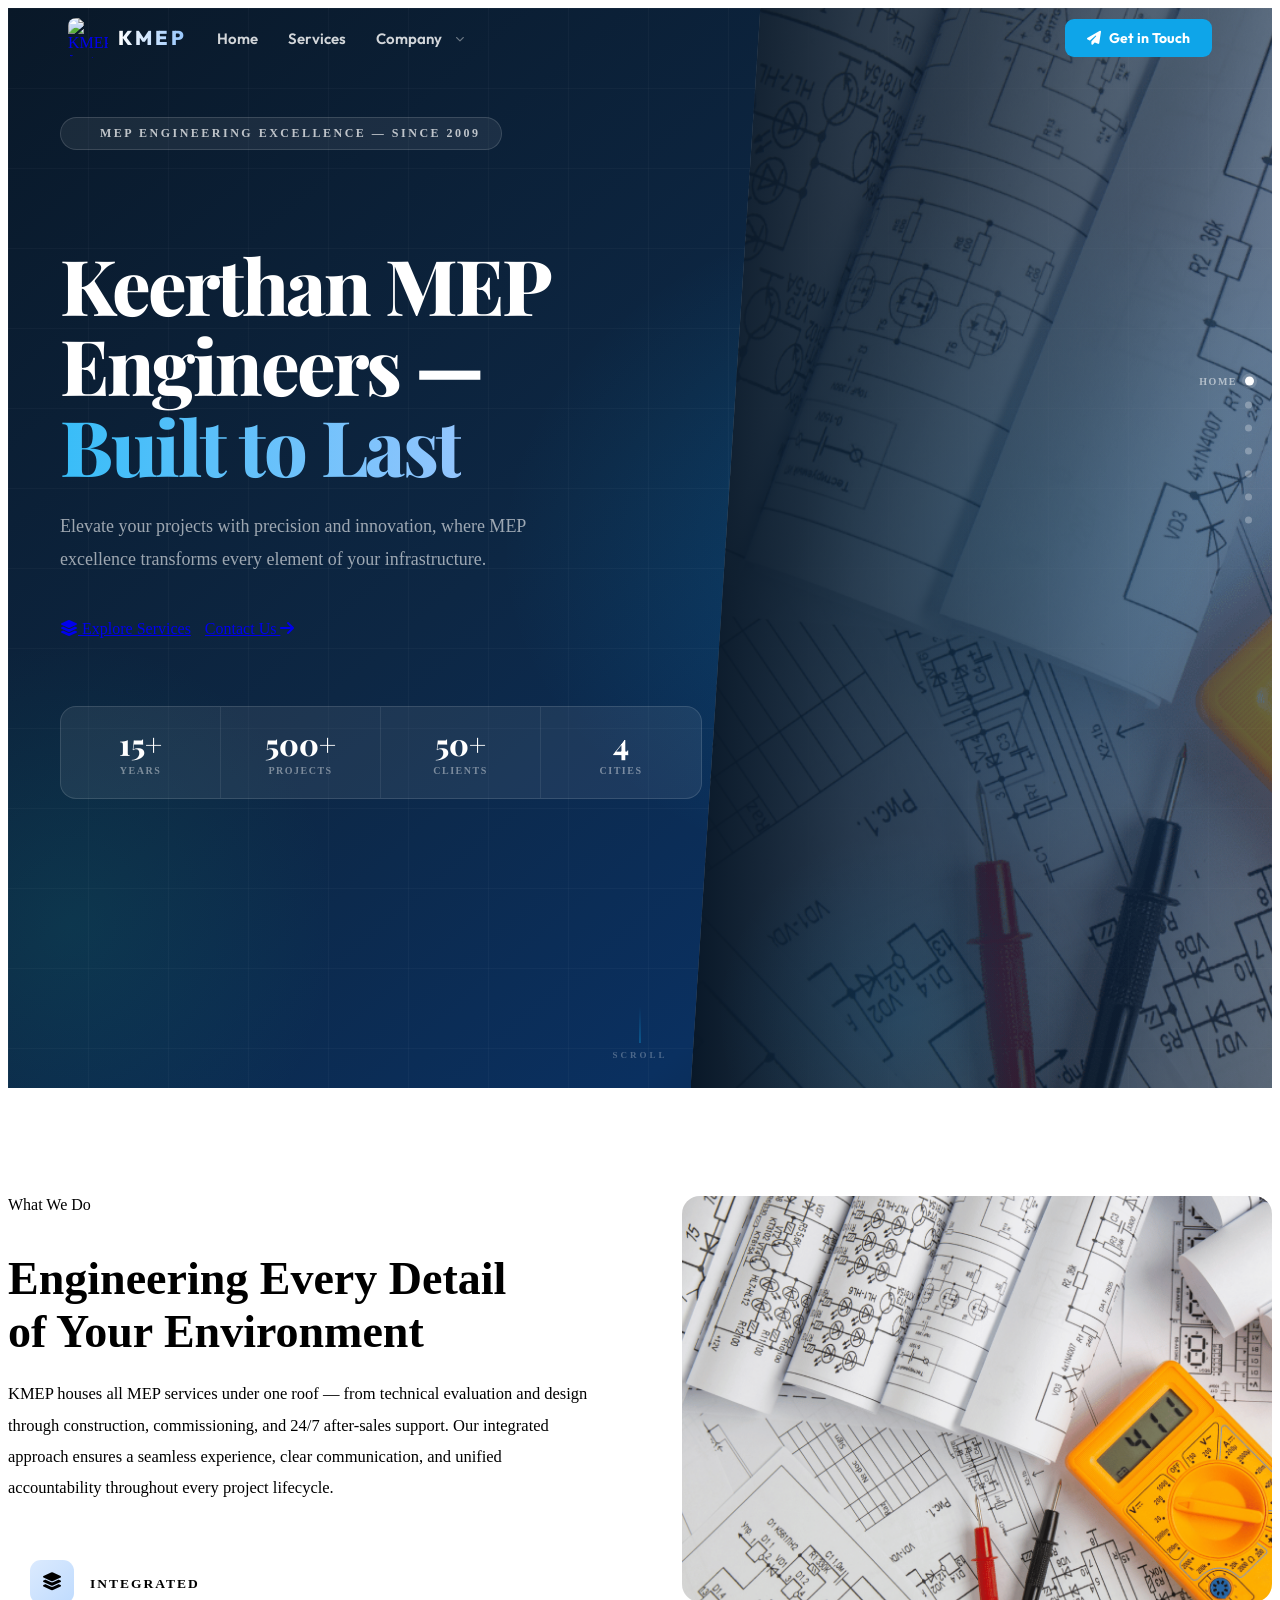
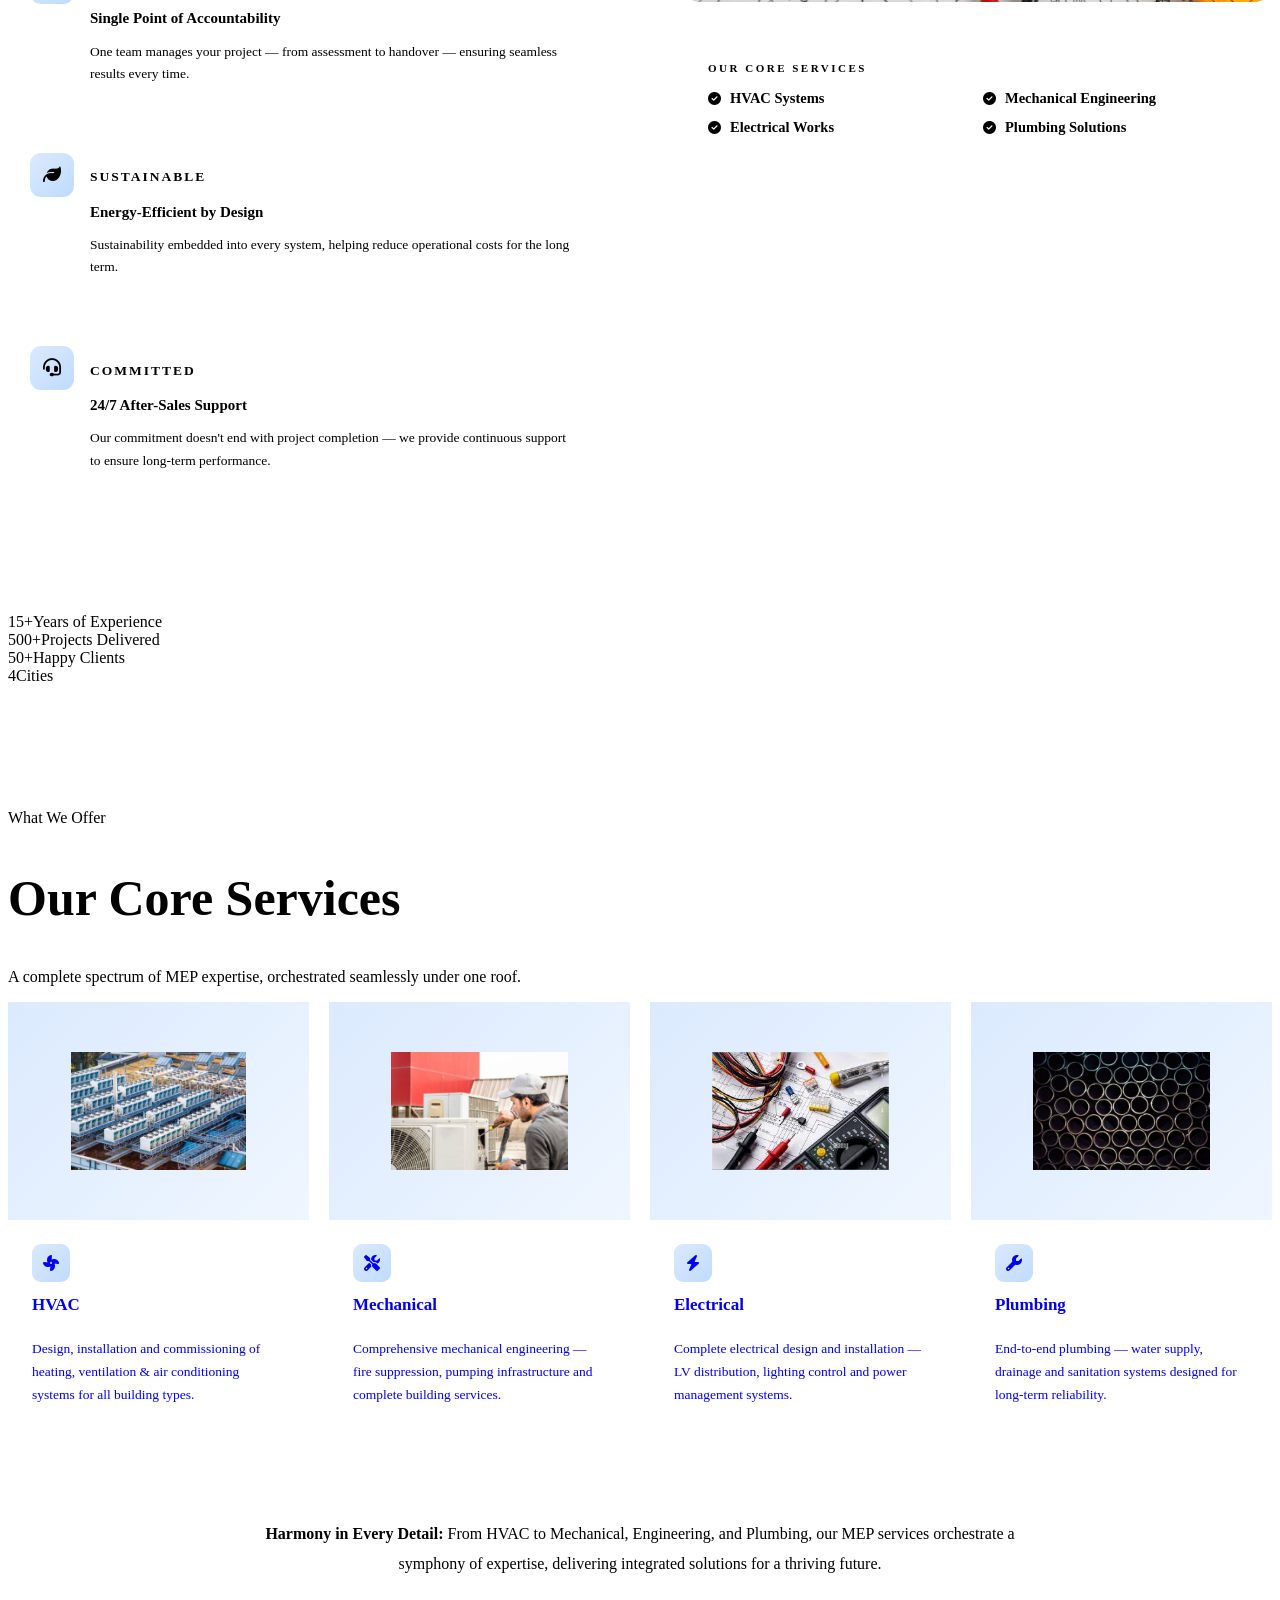
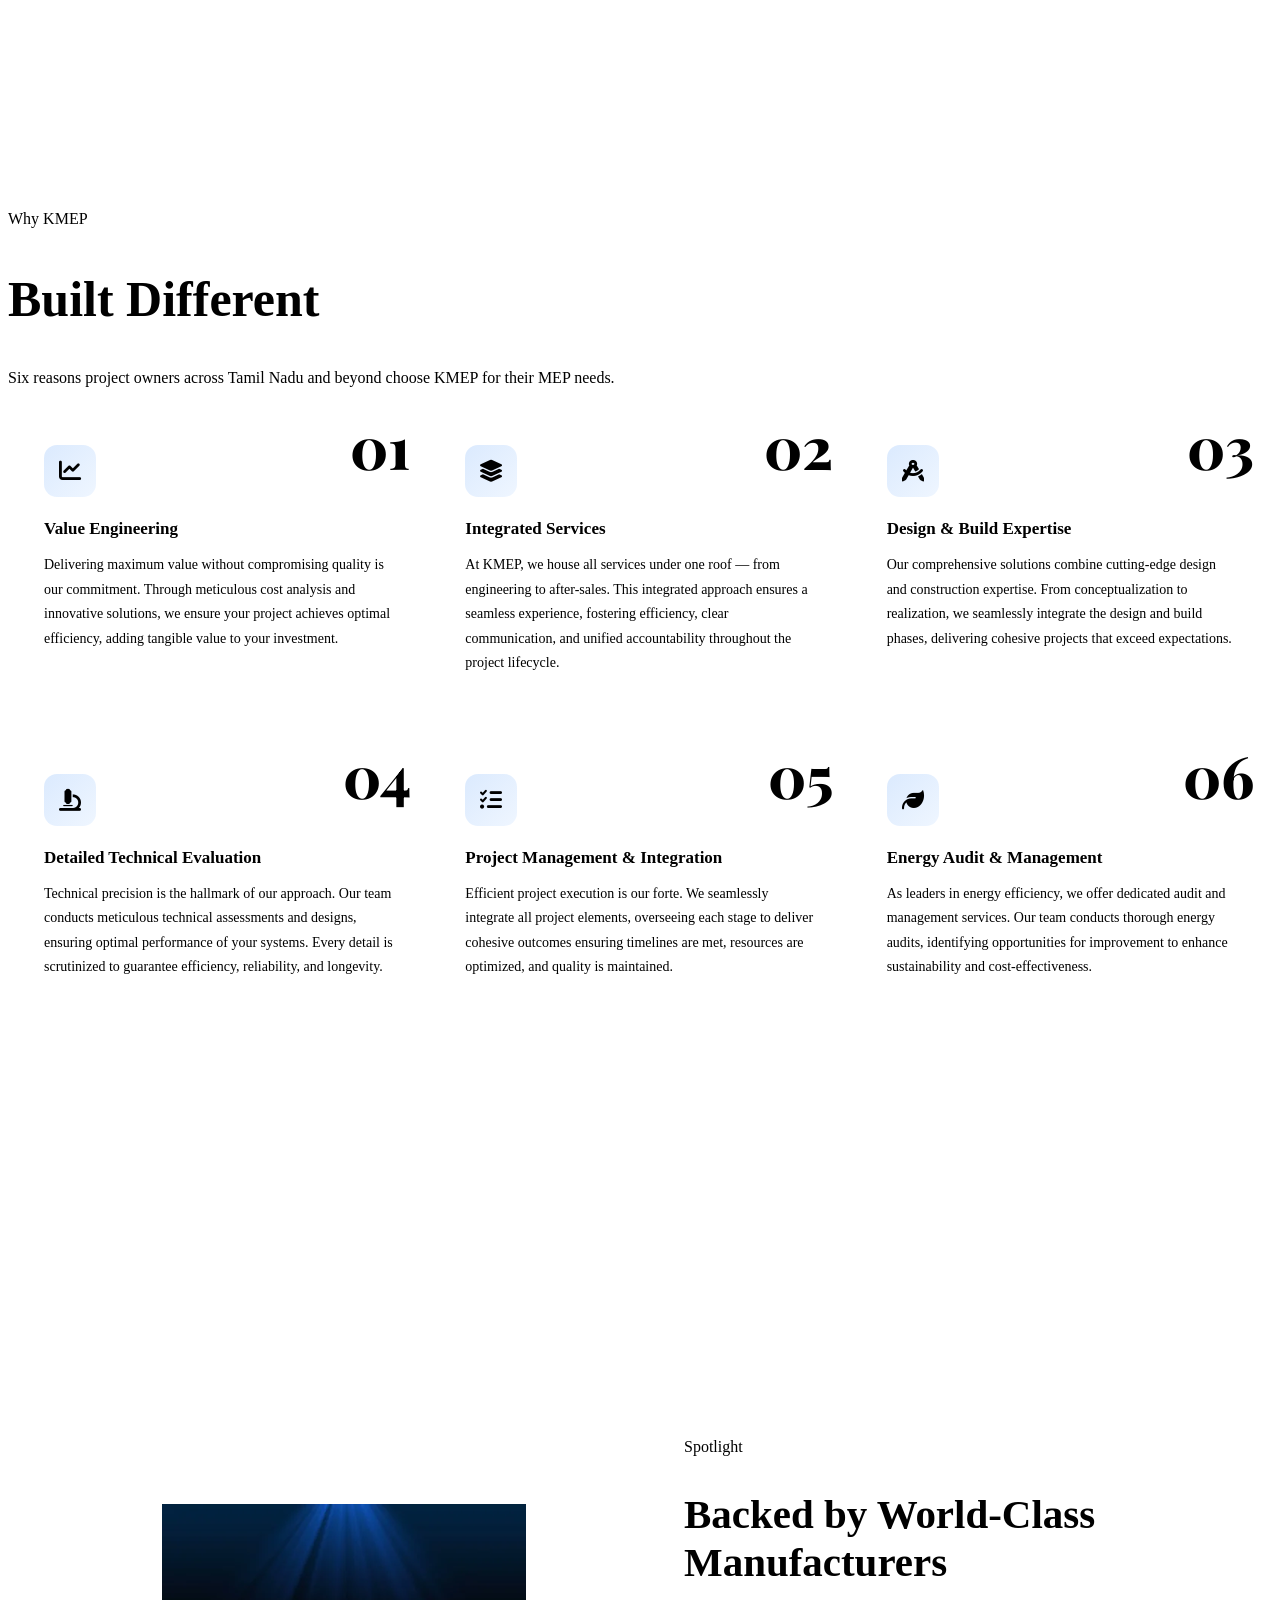
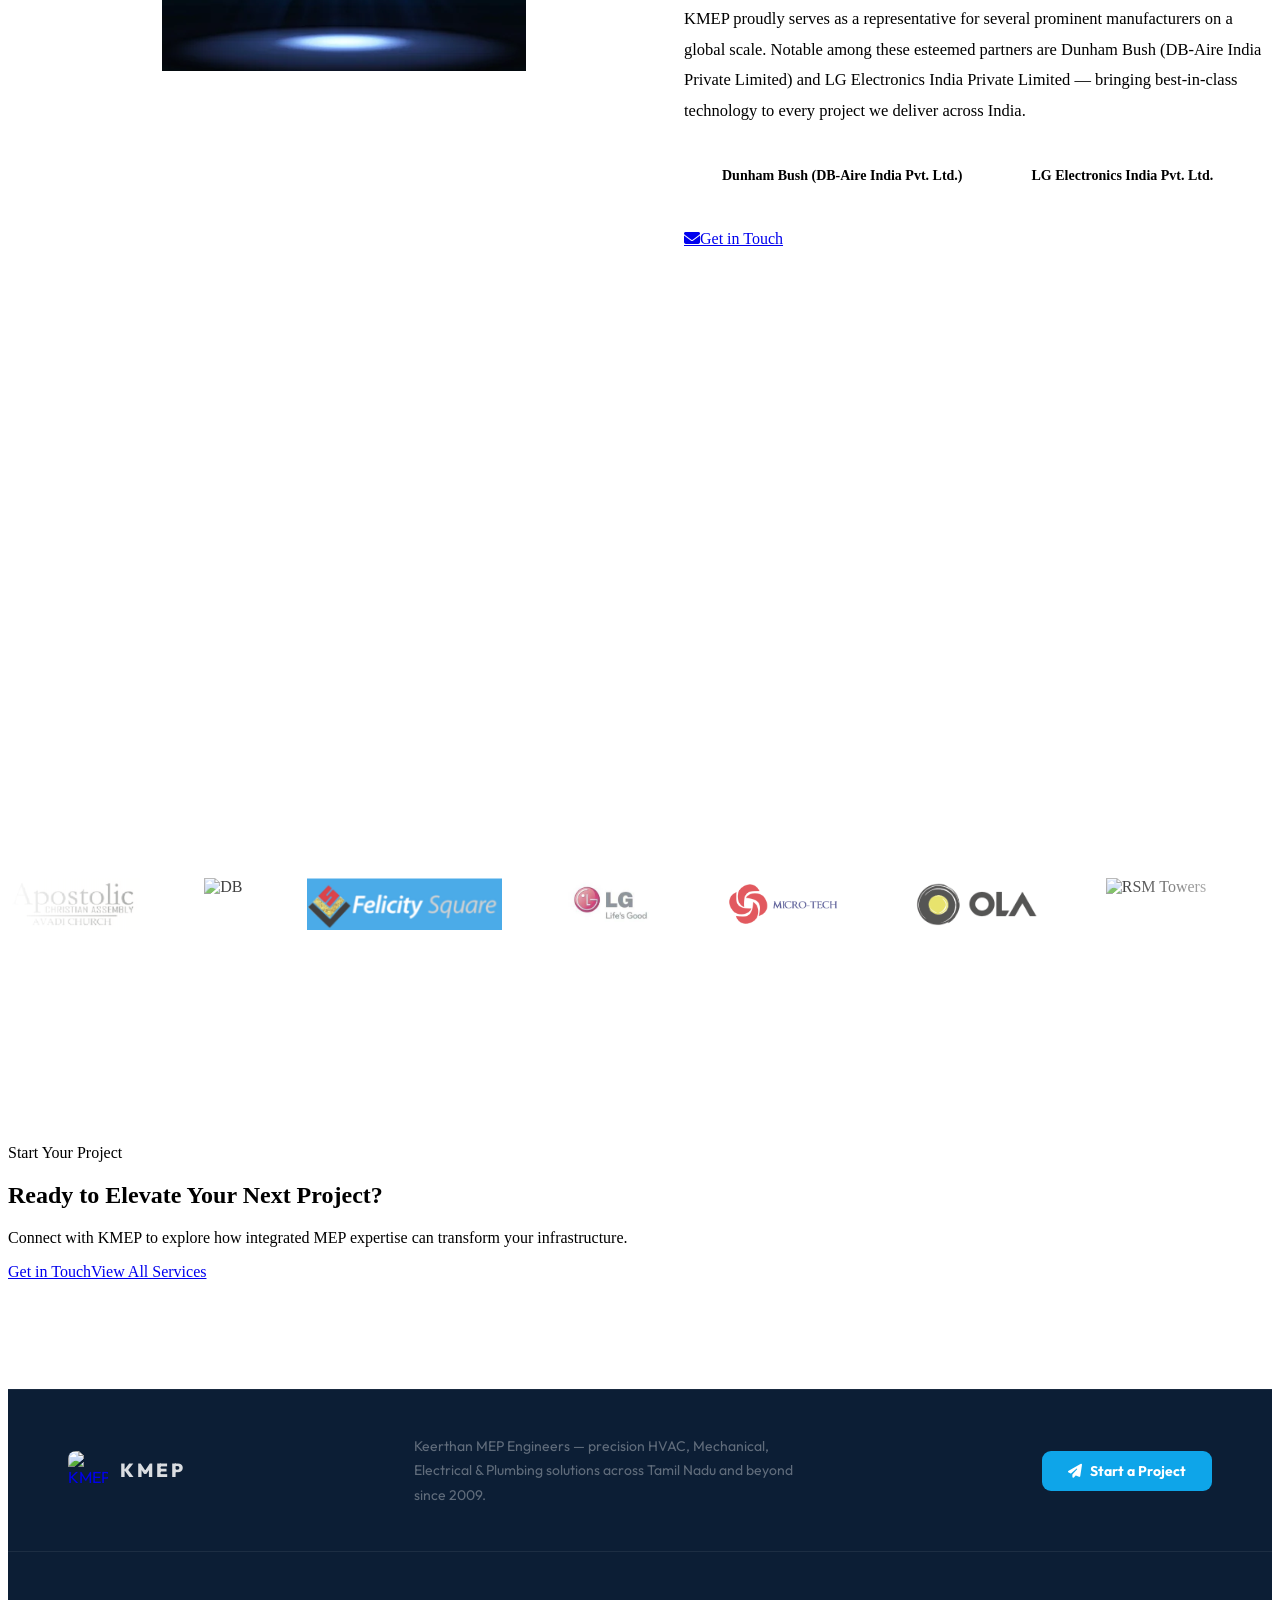
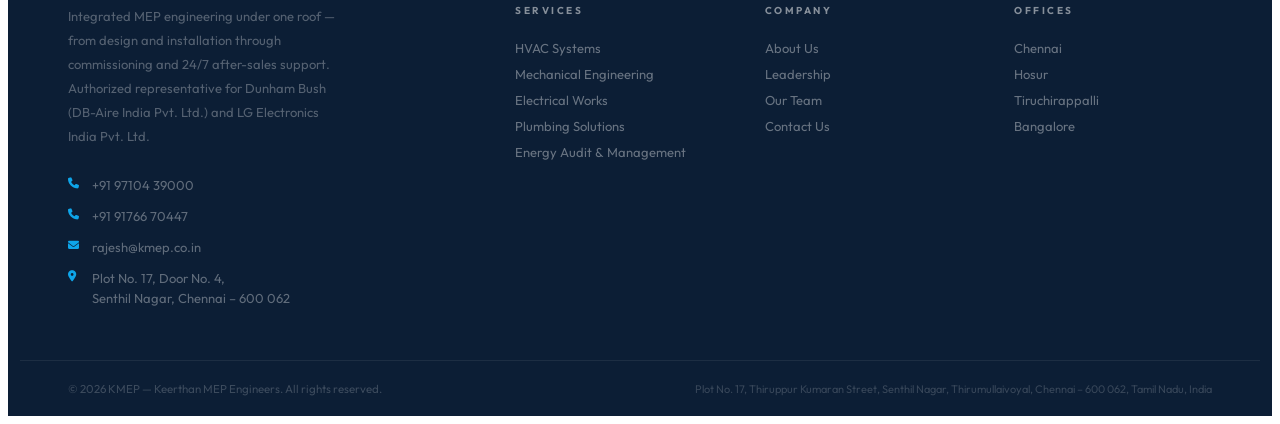
==== commit f81000b3: "Update index.html" ====
--- a/index.html
+++ b/index.html
@@ -4,7 +4,7 @@
     <meta charset="UTF-8" />
     <meta name="viewport" content="width=device-width, initial-scale=1.0" />
     <title>KMEP — Keerthan MEP Engineers</title>
-    <link rel="icon" href="images/logo.png" />
+    <link rel="icon" href="IMAGES/logo.png" />
     <link
       href="https://fonts.googleapis.com/css2?family=Outfit:wght@300;400;500;600;700;800;900&family=Playfair+Display:ital,wght@0,700;0,800;1,700&display=swap"
       rel="stylesheet"
@@ -1068,7 +1068,7 @@
     <section id="hero">
       <div class="hbg-glow"></div>
       <div class="hbg-grid"></div>
-      <div class="hbg-photo"><img src="images/bg.png" alt="" /></div>
+      <div class="hbg-photo"><img src="IMAGES/bg.png" alt="" /></div>
       <div class="hbg-orb"></div>
       <div class="hero-body">
         <div class="hero-eyebrow">
@@ -1165,7 +1165,7 @@
           </div>
           <div class="about-right rv-r">
             <div class="about-img">
-              <img src="images/bg.png" alt="KMEP Engineering Projects" />
+              <img src="IMAGES/bg.png" alt="KMEP Engineering Projects" />
             </div>
             <div class="svc-mini">
               <h4>Our Core Services</h4>
@@ -1224,7 +1224,7 @@
         <div class="svc-grid">
           <a class="svc-card rv d1" href="services.html"
             ><div class="svc-thumb">
-              <img src="images/hvac.png" alt="HVAC" />
+              <img src="IMAGES/hvac.png" alt="HVAC" />
             </div>
             <div class="svc-body">
               <div class="svc-top">
@@ -1242,7 +1242,7 @@
           ></a>
           <a class="svc-card rv d2" href="services.html"
             ><div class="svc-thumb">
-              <img src="images/mechanical.png" alt="Mechanical" />
+              <img src="IMAGES/mechanical.png" alt="Mechanical" />
             </div>
             <div class="svc-body">
               <div class="svc-top">
@@ -1262,7 +1262,7 @@
           ></a>
           <a class="svc-card rv d3" href="services.html"
             ><div class="svc-thumb">
-              <img src="images/elctrical_.png" alt="Electrical" />
+              <img src="IMAGES/elctrical_.png" alt="Electrical" />
             </div>
             <div class="svc-body">
               <div class="svc-top">
@@ -1280,7 +1280,7 @@
           ></a>
           <a class="svc-card rv d4" href="services.html"
             ><div class="svc-thumb">
-              <img src="images/plumbing.png" alt="Plumbing" />
+              <img src="IMAGES/plumbing.png" alt="Plumbing" />
             </div>
             <div class="svc-body">
               <div class="svc-top">
@@ -1392,7 +1392,7 @@
         <div class="spot-grid">
           <div class="spot-visual rv-l">
             <div class="spot-img">
-              <img src="images/spotlight.png" alt="Our Global Partners" />
+              <img src="IMAGES/spotlight.png" alt="Our Global Partners" />
             </div>
             <div class="spot-badge">
               <div class="sb-t">
@@ -1453,54 +1453,54 @@
       </div>
       <div class="mq-wrap">
         <div class="mq-track">
-          <img src="images/clients/apostolic.png" alt="Apostolic" /><img
-            src="images/clients/db.png"
+          <img src="IMAGES/CLIENTS/apostolic.png" alt="Apostolic" /><img
+            src=IMAGES/CLIENTS/db.png"
             alt="DB"
           /><img
-            src="images/clients/felicity-square.png"
+            src="IMAGES/CLIENTS/felicity-square.png"
             alt="Felicity Square"
-          /><img src="images/clients/lg.png" alt="LG" /><img
-            src="images/clients/micro-tech.png"
+          /><img src="IMAGES/CLIENTS/lg.png" alt="LG" /><img
+            src="IMAGES/CLIENTS/micro-tech.png"
             alt="Micro Tech"
-          /><img src="images/clients/ola.png" alt="Ola" /><img
+          /><img src="IMAGES/CLIENTS/ola.png" alt="Ola" /><img
             src="images/clients/rsm-towers.png"
             alt="RSM Towers"
-          /><img src="images/clients/sarathas.png" alt="Sarathas" /><img
-            src="images/clients/svb.png"
+          /><img src="IMAGES/CLIENTS/sarathas.png" alt="Sarathas" /><img
+            src="IMAGES/CLIENTS/svb.png"
             alt="SVB"
-          /><img src="images/clients/taneira.png" alt="Taneira" /><img
-            src="images/clients/teal.png"
+          /><img src="IMAGES/CLIENTS/taneira.png" alt="Taneira" /><img
+            src="IMAGES/CLIENTS/teal.png"
             alt="Teal"
           /><img
-            src="images/clients/titan-eyeplus.jpg"
+            src="IMAGES/CLIENTS/titan-eyeplus.jpg"
             alt="Titan EyePlus"
-          /><img src="images/clients/titan.png" alt="Titan" /><img
-            src="images/clients/client1.png"
+          /><img src="IMAGES/CLIENTS/titan.png" alt="Titan" /><img
+            src="IMAGES/CLIENTS/client1.png"
             alt="Client"
           />
-          <img src="images/clients/apostolic.png" alt="Apostolic" /><img
-            src="images/clients/db.png"
+          <img src="IMAGES/CLIENTS/apostolic.png" alt="Apostolic" /><img
+            src="IMAGES/CLIENTS/db.png"
             alt="DB"
           /><img
-            src="images/clients/felicity-square.png"
+            src="IMAGES/CLIENTS/felicity-square.png"
             alt="Felicity Square"
-          /><img src="images/clients/lg.png" alt="LG" /><img
-            src="images/clients/micro-tech.png"
+          /><img src="IMAGES/CLIENTS/lg.png" alt="LG" /><img
+            src="IMAGES/CLIENTS/micro-tech.png"
             alt="Micro Tech"
-          /><img src="images/clients/ola.png" alt="Ola" /><img
-            src="images/clients/rsm-towers.png"
+          /><img src="IMAGES/CLIENTS/ola.png" alt="Ola" /><img
+            src="IMAGES/CLIENTS/rsm-towers.png"
             alt="RSM Towers"
-          /><img src="images/clients/sarathas.png" alt="Sarathas" /><img
-            src="images/clients/svb.png"
+          /><img src="IMAGES/CLIENTS/sarathas.png" alt="Sarathas" /><img
+            src="IMAGES/CLIENTS/svb.png"
             alt="SVB"
-          /><img src="images/clients/taneira.png" alt="Taneira" /><img
-            src="images/clients/teal.png"
+          /><img src="IMAGES/CLIENTS/taneira.png" alt="Taneira" /><img
+            src="IMAGES/CLIENTS/teal.png"
             alt="Teal"
           /><img
-            src="images/clients/titan-eyeplus.jpg"
+            src="IMAGES/CLIENTS/titan-eyeplus.jpg"
             alt="Titan EyePlus"
-          /><img src="images/clients/titan.png" alt="Titan" /><img
-            src="images/clients/client1.png"
+          /><img src="IMAGES/CLIENTS/titan.png" alt="Titan" /><img
+            src="IMAGES/CLIENTS/client1.png"
             alt="Client"
           />
         </div>
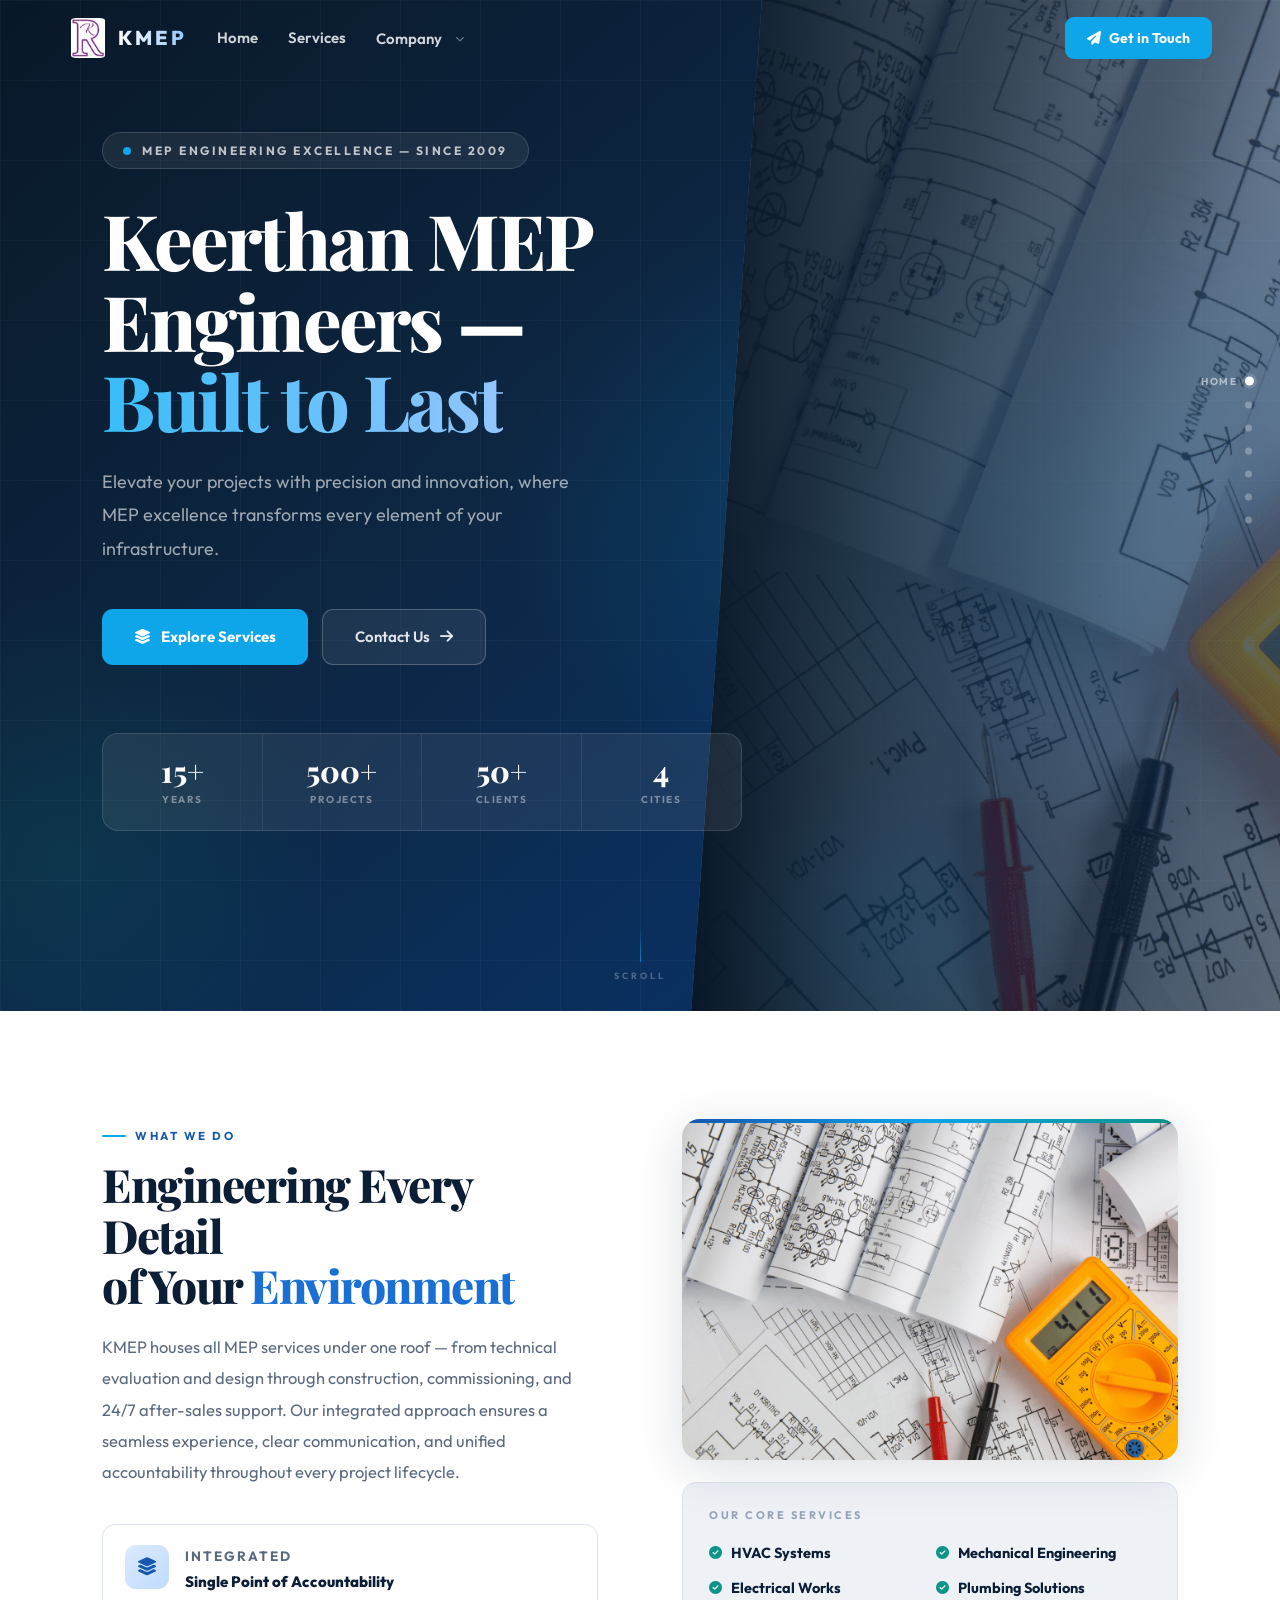
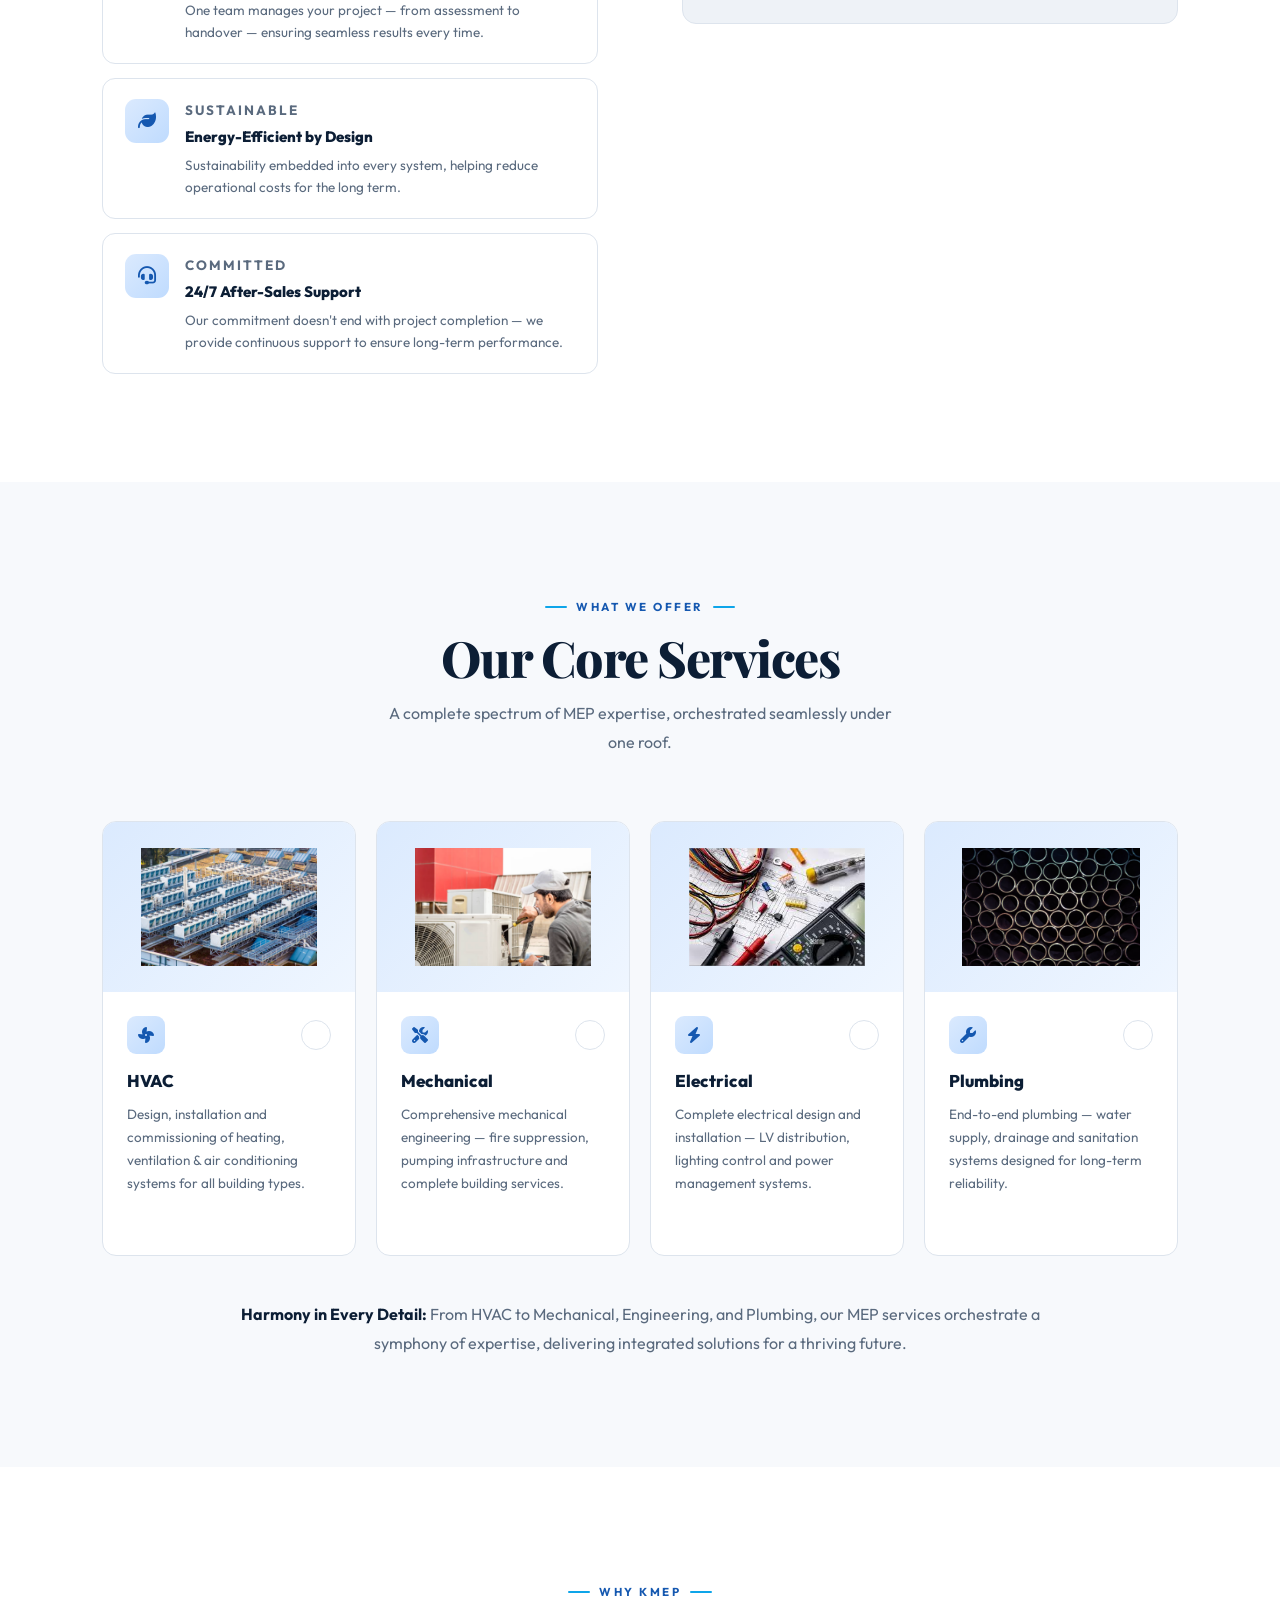
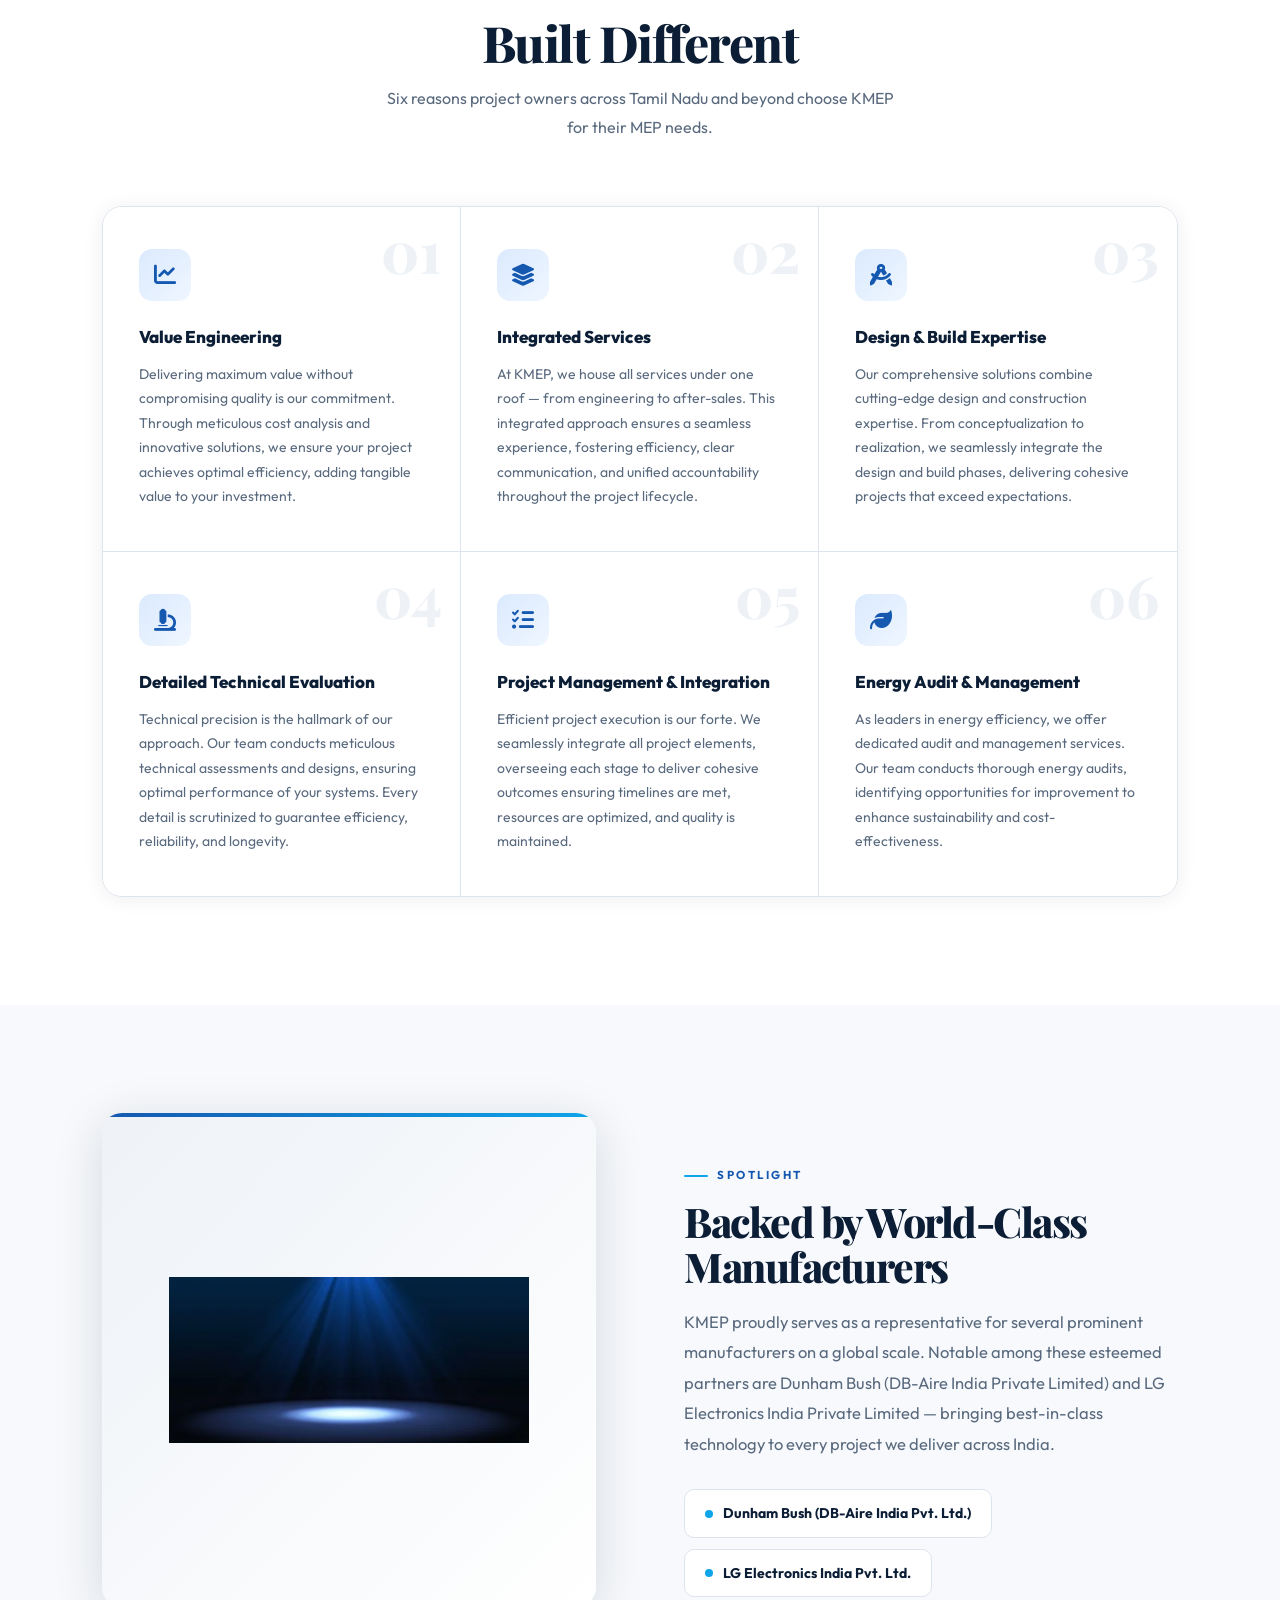
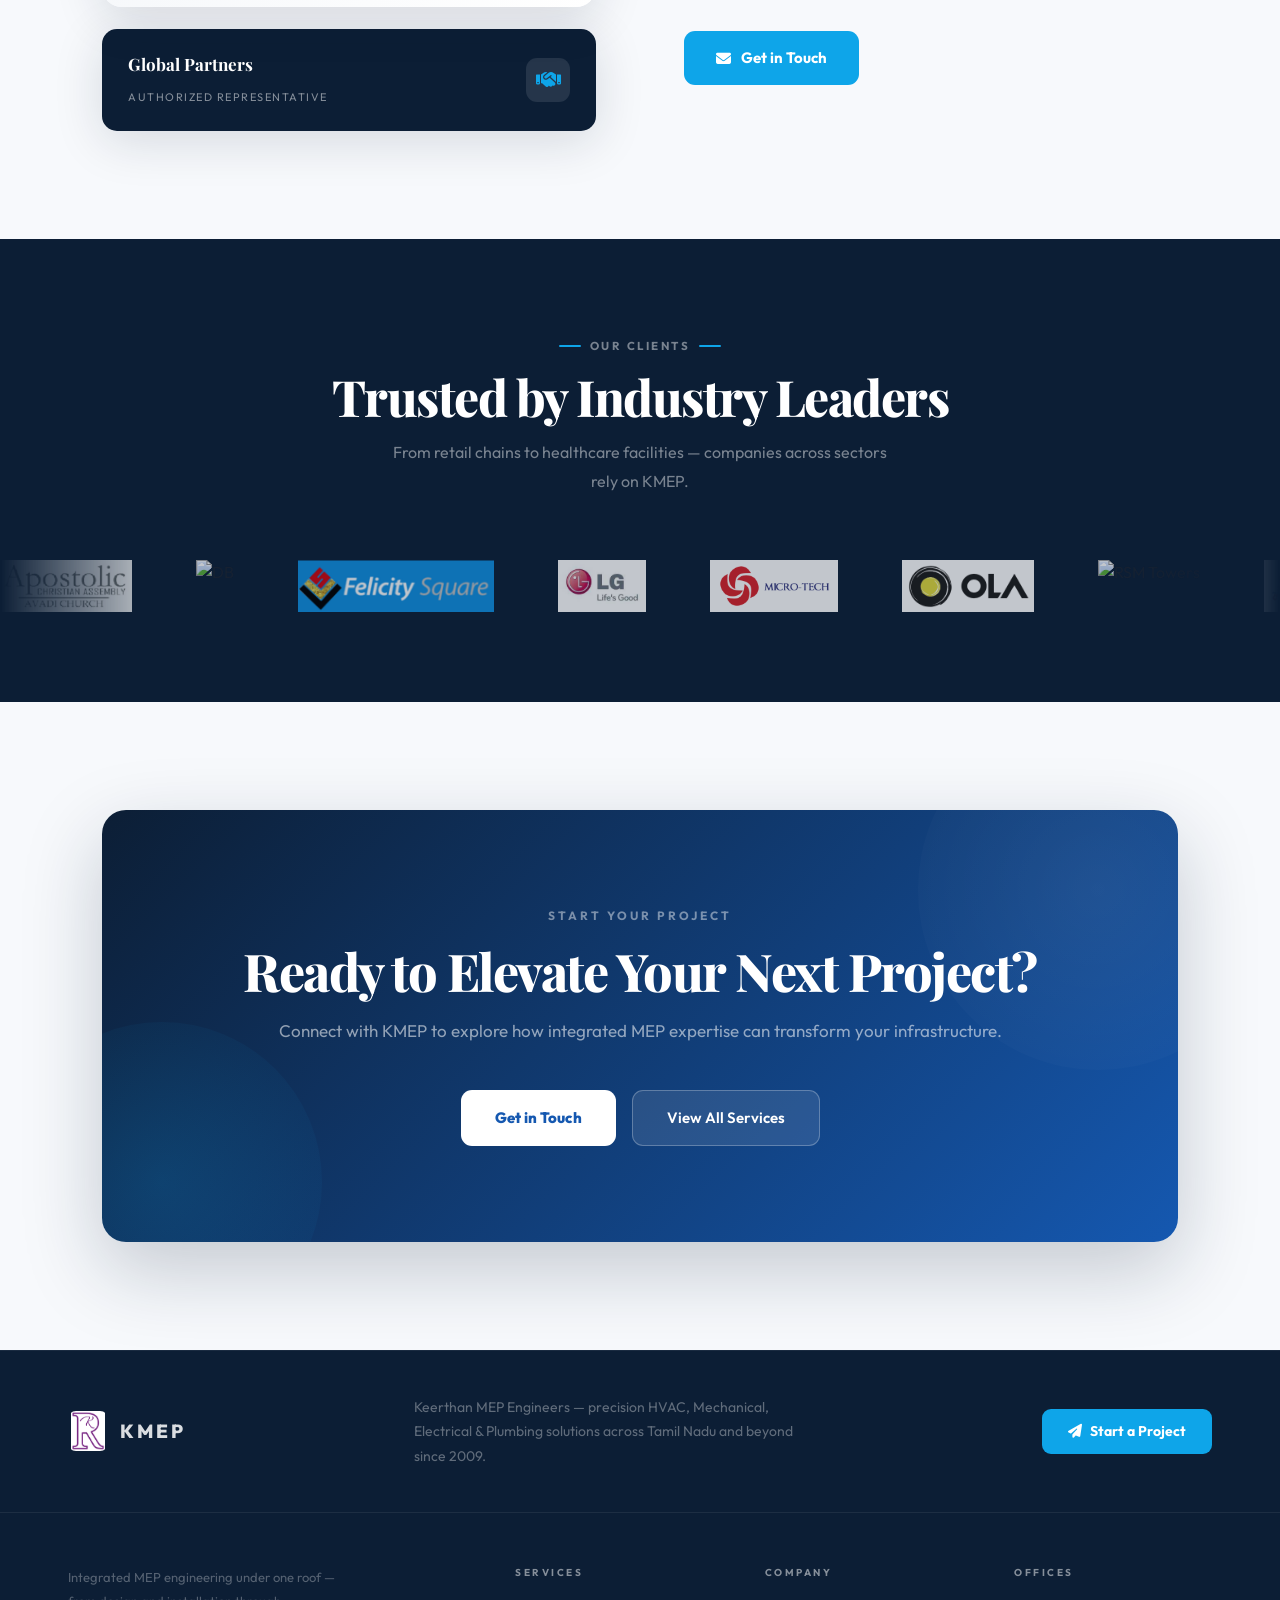
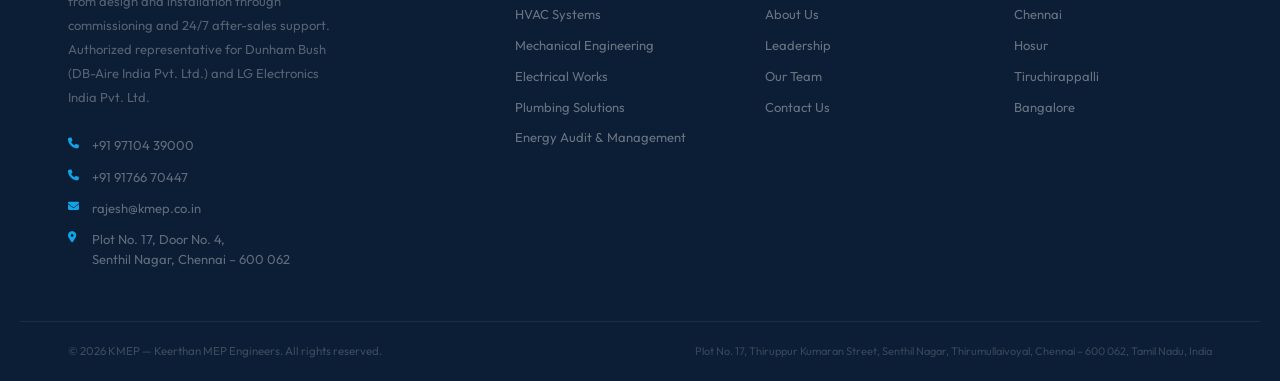
==== commit 4e5d953c: "Update index.html" ====
--- a/index.html
+++ b/index.html
@@ -1188,27 +1188,7 @@
         </div>
       </div>
     </section>
-    <div class="stats-band">
-      <div class="wrap">
-        <div class="stats-row" id="stats">
-          <div class="stat-cell rv d1">
-            <span class="stat-n">15+</span
-            ><span class="stat-l">Years of Experience</span>
-          </div>
-          <div class="stat-cell rv d2">
-            <span class="stat-n">500+</span
-            ><span class="stat-l">Projects Delivered</span>
-          </div>
-          <div class="stat-cell rv d3">
-            <span class="stat-n">50+</span
-            ><span class="stat-l">Happy Clients</span>
-          </div>
-          <div class="stat-cell rv d4">
-            <span class="stat-n">4</span><span class="stat-l">Cities</span>
-          </div>
-        </div>
-      </div>
-    </div>
+     
     <section id="services">
       <div class="wrap">
         <div class="sec-header rv">
--- a/style.css
+++ b/style.css
@@ -0,0 +1,360 @@
+ *, *::before, *::after { box-sizing: border-box; margin: 0; padding: 0; }
+html { scroll-behavior: smooth; }
+body {
+  font-family: "Outfit", sans-serif;
+  background: #fff;
+  color: #1a2332;
+  -webkit-font-smoothing: antialiased;
+  -moz-osx-font-smoothing: grayscale;
+  overflow-x: hidden;
+  line-height: 1.6;
+}
+a  { color: inherit; text-decoration: none; }
+img { display: block; max-width: 100%; height: auto; }
+ul  { list-style: none; }
+
+/* ── Design tokens ──────────────────────────────────────── */
+:root {
+  --navy:   #0c1e35;
+  --blue:   #1558b0;
+  --blue2:  #1a6fd4;
+  --sky:    #0ea5e9;
+  --teal:   #0d9488;
+  --off:    #f7f9fc;
+  --off2:   #eef2f7;
+  --slate:  #5a6a7e;
+  --muted:  #94a3b8;
+  --border: #dde4ed;
+  --sh:     0 2px 20px rgba(12,30,53,.07);
+  --sh2:    0 10px 50px rgba(12,30,53,.14);
+  --r:      14px;
+  --NAV-H:  76px;
+}
+
+/* ── Layout ─────────────────────────────────────────────── */
+.wrap {
+  max-width: 1180px;
+  margin: 0 auto;
+  padding: 0 52px;
+}
+
+/* ── Scroll reveal ──────────────────────────────────────── */
+.rv   { opacity:0; transform:translateY(28px); transition:opacity .65s ease,transform .65s ease; }
+.rv-l { opacity:0; transform:translateX(-28px); transition:opacity .7s  ease,transform .7s  ease; }
+.rv-r { opacity:0; transform:translateX(28px);  transition:opacity .7s  ease,transform .7s  ease; }
+.rv.on,.rv-l.on,.rv-r.on { opacity:1; transform:none; }
+.d1 { transition-delay:.08s; }
+.d2 { transition-delay:.18s; }
+.d3 { transition-delay:.28s; }
+.d4 { transition-delay:.38s; }
+.d5 { transition-delay:.48s; }
+.d6 { transition-delay:.56s; }
+
+/* ── Section labels ─────────────────────────────────────── */
+.sec-tag {
+  display: inline-flex; align-items: center; gap: 9px;
+  font-size: 11.5px; font-weight: 700; letter-spacing: 2.5px;
+  text-transform: uppercase; color: var(--blue); margin-bottom: 14px;
+}
+.sec-tag::before {
+  content: ""; display: block; width: 24px; height: 2px;
+  background: var(--sky); border-radius: 2px; flex-shrink: 0;
+}
+.sec-tag-c {
+  display: inline-flex; align-items: center; gap: 9px;
+  font-size: 11.5px; font-weight: 700; letter-spacing: 2.5px;
+  text-transform: uppercase; color: var(--blue); margin-bottom: 14px;
+}
+.sec-tag-c::before, .sec-tag-c::after {
+  content: ""; display: block; width: 22px; height: 2px;
+  background: var(--sky); border-radius: 2px; flex-shrink: 0;
+}
+.display-h {
+  font-family: "Playfair Display", serif;
+  font-weight: 800; letter-spacing: -1.5px;
+  color: var(--navy); line-height: 1.1;
+}
+.sec-sub {
+  font-size: 16px; color: var(--slate); line-height: 1.8;
+  max-width: 520px; margin: 14px auto 0;
+}
+.sec-header { text-align: center; margin-bottom: 64px; }
+
+/* ── Page hero shared base ──────────────────────────────── */
+.page-hero {
+  position: relative;
+  display: flex; align-items: flex-end;
+  padding-top: var(--NAV-H); padding-bottom: 88px;
+  background: linear-gradient(140deg,#091828 0%,#0d2744 45%,#0a3060 75%,#091e38 100%);
+  overflow: hidden;
+}
+.ph-grid {
+  position: absolute; inset: 0; z-index: 0; pointer-events: none;
+  background-image:
+    linear-gradient(rgba(255,255,255,.025) 1px,transparent 1px),
+    linear-gradient(90deg,rgba(255,255,255,.025) 1px,transparent 1px);
+  background-size: 72px 72px;
+}
+.ph-glow {
+  position: absolute; inset: 0; z-index: 0; pointer-events: none;
+  background:
+    radial-gradient(ellipse 60% 50% at 85% 35%,rgba(14,165,233,.18) 0%,transparent 60%),
+    radial-gradient(ellipse 35% 45% at 8% 88%,rgba(13,148,136,.12) 0%,transparent 55%);
+}
+.ph-body {
+  position: relative; z-index: 1;
+  width: 100%; max-width: 1180px;
+  margin: 0 auto; padding: 0 52px;
+}
+.ph-eyebrow {
+  display: inline-flex; align-items: center; gap: 10px;
+  background: rgba(255,255,255,.07); border: 1px solid rgba(255,255,255,.13);
+  border-radius: 100px; padding: 7px 18px; margin-bottom: 28px;
+  font-size: 11px; font-weight: 700; letter-spacing: 2.5px;
+  text-transform: uppercase; color: rgba(255,255,255,.65);
+}
+.ph-pulse {
+  width: 6px; height: 6px; border-radius: 50%;
+  background: var(--sky); flex-shrink: 0;
+  animation: pulse 2.4s ease infinite;
+}
+@keyframes pulse {
+  0%,100%{ opacity:1; box-shadow:0 0 0 0 rgba(14,165,233,.5); }
+  50%    { opacity:.4; box-shadow:0 0 0 5px rgba(14,165,233,0); }
+}
+.ph-h1 {
+  font-family: "Playfair Display", serif;
+  font-size: clamp(44px,5.5vw,82px);
+  font-weight: 800; line-height: 1.04;
+  letter-spacing: -2px; color: #fff;
+  max-width: 700px; margin-bottom: 22px;
+}
+.ph-h1 em {
+  font-style: normal;
+  background: linear-gradient(90deg,#38bdf8,#7dd3fc);
+  -webkit-background-clip: text; -webkit-text-fill-color: transparent;
+}
+.ph-sub {
+  font-size: 17px; color: rgba(255,255,255,.52);
+  max-width: 520px; line-height: 1.85;
+}
+
+/* ── CTA box (shared across pages) ─────────────────────── */
+.cta-box {
+  position: relative; overflow: hidden;
+  background: linear-gradient(135deg,var(--navy) 0%,#1558b0 100%);
+  border-radius: 24px; padding: 96px 64px; text-align: center;
+  box-shadow: 0 28px 80px rgba(12,30,53,.22);
+}
+.cta-box::before {
+  content:""; position:absolute; top:-100px; right:-100px;
+  width:360px; height:360px; border-radius:50%;
+  background:radial-gradient(circle,rgba(255,255,255,.06),transparent);
+  pointer-events:none;
+}
+.cta-box::after {
+  content:""; position:absolute; bottom:-100px; left:-100px;
+  width:320px; height:320px; border-radius:50%;
+  background:radial-gradient(circle,rgba(14,165,233,.16),transparent);
+  pointer-events:none;
+}
+.cta-tag {
+  font-size:12px; letter-spacing:3px; text-transform:uppercase;
+  color:rgba(255,255,255,.45); font-weight:700; margin-bottom:16px;
+}
+.cta-h {
+  font-family:"Playfair Display",serif;
+  font-size:clamp(28px,4.5vw,52px); font-weight:800; letter-spacing:-1.5px;
+  color:#fff; margin-bottom:16px; position:relative; z-index:1; line-height:1.15;
+}
+.cta-p {
+  font-size:17px; color:rgba(255,255,255,.55); margin-bottom:46px;
+  position:relative; z-index:1;
+}
+.cta-btns {
+  display:flex; gap:16px; justify-content:center;
+  flex-wrap:wrap; position:relative; z-index:1;
+}
+.cta-btn1 {
+  display:inline-flex; align-items:center; gap:9px;
+  background:#fff; color:var(--blue); padding:15px 34px;
+  border-radius:11px; font-weight:800; font-size:15px;
+  transition:background .2s,transform .2s,box-shadow .2s;
+}
+.cta-btn1:hover {
+  background:var(--off); transform:translateY(-2px);
+  box-shadow:0 12px 30px rgba(0,0,0,.15);
+}
+.cta-btn2 {
+  display:inline-flex; align-items:center; gap:9px;
+  background:rgba(255,255,255,.1); border:1.5px solid rgba(255,255,255,.26);
+  color:#fff; padding:15px 34px; border-radius:11px;
+  font-weight:600; font-size:15px;
+  transition:background .2s,border-color .2s;
+}
+.cta-btn2:hover {
+  background:rgba(255,255,255,.18); border-color:rgba(255,255,255,.45);
+}
+
+/* ── Dark section band (navy bg with circle pattern) ─────── */
+.dark-band {
+  background: var(--navy);
+  position: relative; overflow: hidden;
+}
+.dark-band::before {
+  content:""; position:absolute; inset:0; pointer-events:none;
+  background:url("data:image/svg+xml,%3Csvg width='64' height='64' xmlns='http://www.w3.org/2000/svg'%3E%3Ccircle cx='32' cy='32' r='26' fill='none' stroke='rgba(255,255,255,0.04)' stroke-width='1'/%3E%3C/svg%3E") center/64px repeat;
+}
+.dark-band .sec-tag-c { color:rgba(255,255,255,.45); }
+.dark-band .sec-tag-c::before,
+.dark-band .sec-tag-c::after { background:rgba(255,255,255,.2); }
+.dark-band .sec-tag { color:rgba(255,255,255,.45); }
+.dark-band .sec-tag::before { background:rgba(255,255,255,.2); }
+
+/* ── Glass card (dark band items) ────────────────────────── */
+.glass-card {
+  background:rgba(255,255,255,.05); border:1.5px solid rgba(255,255,255,.08);
+  border-radius:18px; padding:32px 26px;
+  transition:background .3s,border-color .3s,transform .3s;
+  position:relative; overflow:hidden;
+}
+.glass-card::after {
+  content:""; position:absolute; bottom:0; left:0; right:0; height:3px;
+  background:linear-gradient(90deg,var(--sky),var(--blue));
+  transform:scaleX(0); transform-origin:left; transition:transform .4s;
+}
+.glass-card:hover {
+  background:rgba(255,255,255,.09); border-color:rgba(255,255,255,.16);
+  transform:translateY(-4px);
+}
+.glass-card:hover::after { transform:scaleX(1); }
+.glass-ico {
+  width:52px; height:52px; border-radius:13px;
+  background:rgba(14,165,233,.12); border:1.5px solid rgba(14,165,233,.2);
+  display:flex; align-items:center; justify-content:center;
+  font-size:20px; color:var(--sky); margin-bottom:18px;
+}
+.glass-card h4 { font-size:15px; font-weight:800; color:#fff; margin-bottom:10px; }
+.glass-card p  { font-size:13.5px; color:rgba(255,255,255,.44); line-height:1.75; }
+
+/* ── White bordered card ─────────────────────────────────── */
+.border-card {
+  background:#fff; border:1.5px solid var(--border); border-radius:var(--r);
+  transition:border-color .3s,box-shadow .3s,background .3s;
+  overflow:hidden; position:relative;
+}
+.border-card::before {
+  content:""; position:absolute; top:0; left:0; right:0; height:3px;
+  background:linear-gradient(90deg,var(--blue),var(--sky));
+  transform:scaleX(0); transform-origin:left; transition:transform .4s;
+}
+.border-card:hover {
+  border-color:rgba(21,88,176,.22);
+  box-shadow:0 16px 48px rgba(12,30,53,.1);
+  transform:translateY(-5px);
+}
+.border-card:hover::before { transform:scaleX(1); }
+
+/* ── Shared icon tile ────────────────────────────────────── */
+.icon-tile {
+  width:48px; height:48px; border-radius:12px; flex-shrink:0;
+  background:linear-gradient(135deg,#dbeafe,#bfdbfe);
+  display:flex; align-items:center; justify-content:center;
+  font-size:18px; color:var(--blue);
+  transition:background .2s,color .2s;
+}
+.icon-tile.green  { background:linear-gradient(135deg,#d1fae5,#a7f3d0); color:var(--teal); }
+.icon-tile.yellow { background:linear-gradient(135deg,#fef9c3,#fde68a); color:#ca8a04; }
+.icon-tile.sky    { background:linear-gradient(135deg,#e0f2fe,#bae6fd); color:#0284c7; }
+
+/* ── Primary button ──────────────────────────────────────── */
+.btn-primary {
+  display:inline-flex; align-items:center; gap:10px;
+  background:var(--navy); color:#fff;
+  padding:13px 28px; border-radius:10px;
+  font-size:14px; font-weight:700;
+  transition:background .2s,transform .2s,box-shadow .2s;
+}
+.btn-primary:hover {
+  background:var(--blue2); transform:translateY(-2px);
+  box-shadow:0 10px 28px rgba(12,30,53,.18);
+}
+.btn-sky {
+  display:inline-flex; align-items:center; gap:10px;
+  background:var(--sky); color:#fff;
+  padding:15px 32px; border-radius:11px;
+  font-size:15px; font-weight:700;
+  transition:background .2s,transform .2s,box-shadow .2s;
+}
+.btn-sky:hover {
+  background:#0284c7; transform:translateY(-2px);
+  box-shadow:0 12px 32px rgba(14,165,233,.38);
+}
+.btn-outline {
+  display:inline-flex; align-items:center; gap:10px;
+  background:rgba(255,255,255,.07); border:1.5px solid rgba(255,255,255,.22);
+  color:rgba(255,255,255,.88); padding:15px 32px; border-radius:11px;
+  font-size:15px; font-weight:600;
+  transition:background .2s,border-color .2s;
+}
+.btn-outline:hover {
+  background:rgba(255,255,255,.14); border-color:rgba(255,255,255,.42);
+}
+
+/* ── Stats band ──────────────────────────────────────────── */
+.stats-band {
+  background:linear-gradient(135deg,var(--navy) 0%,#1558b0 100%);
+  position:relative; overflow:hidden;
+}
+.stats-band::before {
+  content:""; position:absolute; inset:0; pointer-events:none;
+  background:url("data:image/svg+xml,%3Csvg width='64' height='64' xmlns='http://www.w3.org/2000/svg'%3E%3Ccircle cx='32' cy='32' r='26' fill='none' stroke='rgba(255,255,255,0.04)' stroke-width='1'/%3E%3C/svg%3E") center/64px repeat;
+}
+.stats-row {
+  position:relative; z-index:1;
+  display:grid; grid-template-columns:repeat(4,1fr);
+}
+.stat-cell {
+  padding:56px 28px; text-align:center;
+  border-right:1px solid rgba(255,255,255,.1);
+  transition:background .3s;
+}
+.stat-cell:last-child { border-right:none; }
+.stat-cell:hover { background:rgba(255,255,255,.05); }
+.stat-n {
+  display:block; font-family:"Playfair Display",serif;
+  font-size:clamp(40px,4.5vw,58px); font-weight:800;
+  color:#fff; line-height:1; margin-bottom:12px;
+}
+.stat-l {
+  display:block; font-size:12px; font-weight:700;
+  letter-spacing:1.5px; text-transform:uppercase;
+  color:rgba(255,255,255,.5);
+}
+
+/* ── Responsive — shared breakpoints ────────────────────── */
+@media (max-width:1100px) {
+  .wrap { padding:0 36px; }
+  .ph-body { padding:0 36px; }
+}
+@media (max-width:860px) {
+  :root { --NAV-H:66px; }
+  .wrap,.ph-body { padding:0 24px; }
+  .cta-box { padding:56px 28px; }
+  .cta-btns { flex-direction:column; align-items:center; }
+  .cta-btn1,.cta-btn2 { width:100%; max-width:300px; justify-content:center; }
+  .stats-row { grid-template-columns:repeat(2,1fr); }
+  .stat-cell { border-bottom:1px solid rgba(255,255,255,.1); }
+  .stat-cell:nth-child(2) { border-right:none; }
+  .stat-cell:nth-child(3) { border-bottom:none; }
+  .stat-cell:nth-child(4) { border-right:none; border-bottom:none; }
+  .ph-h1 { font-size:clamp(38px,9vw,56px); }
+}
+@media (max-width:480px) {
+  :root { --NAV-H:60px; }
+  .wrap,.ph-body { padding:0 18px; }
+  .cta-box { padding:44px 18px; }
+  .ph-h1 { font-size:clamp(34px,10vw,46px); letter-spacing:-1.5px; }
+  .stat-cell { padding:34px 14px; }
+  .stat-n { font-size:38px; }
+}
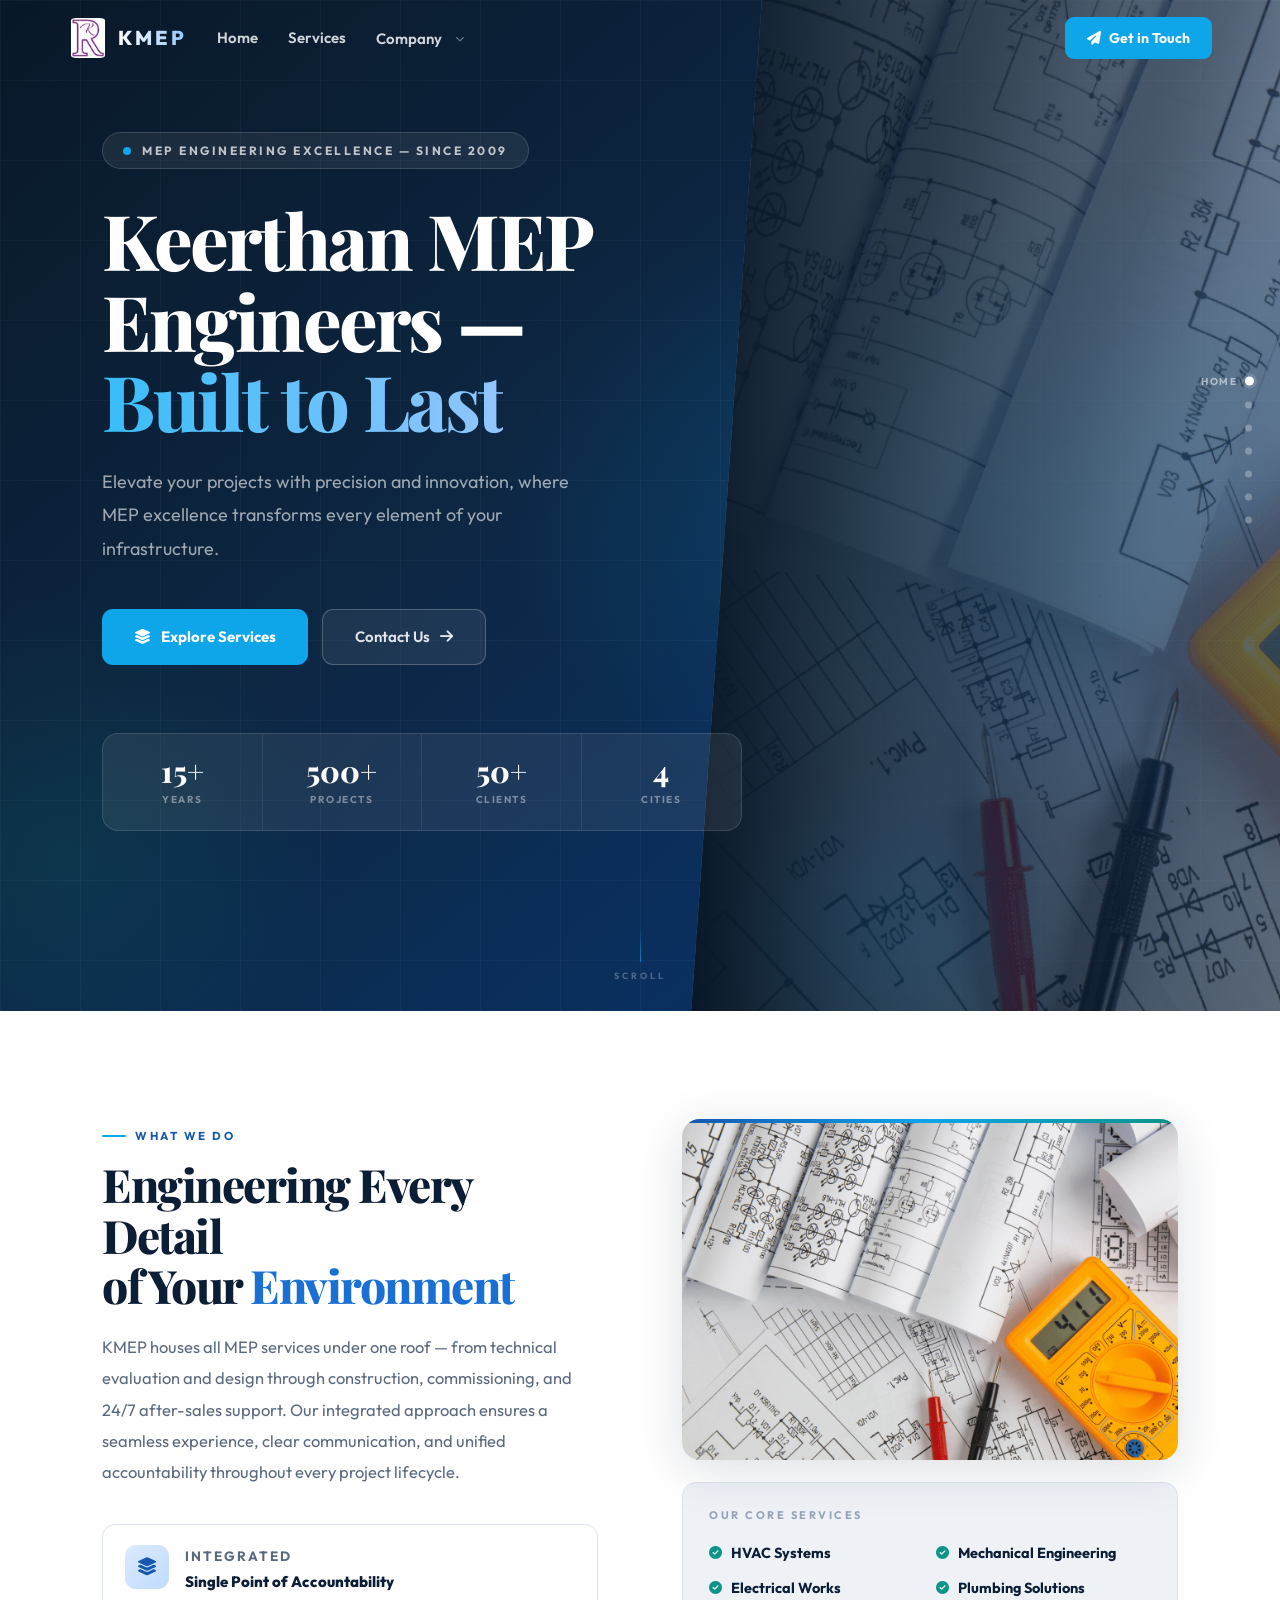
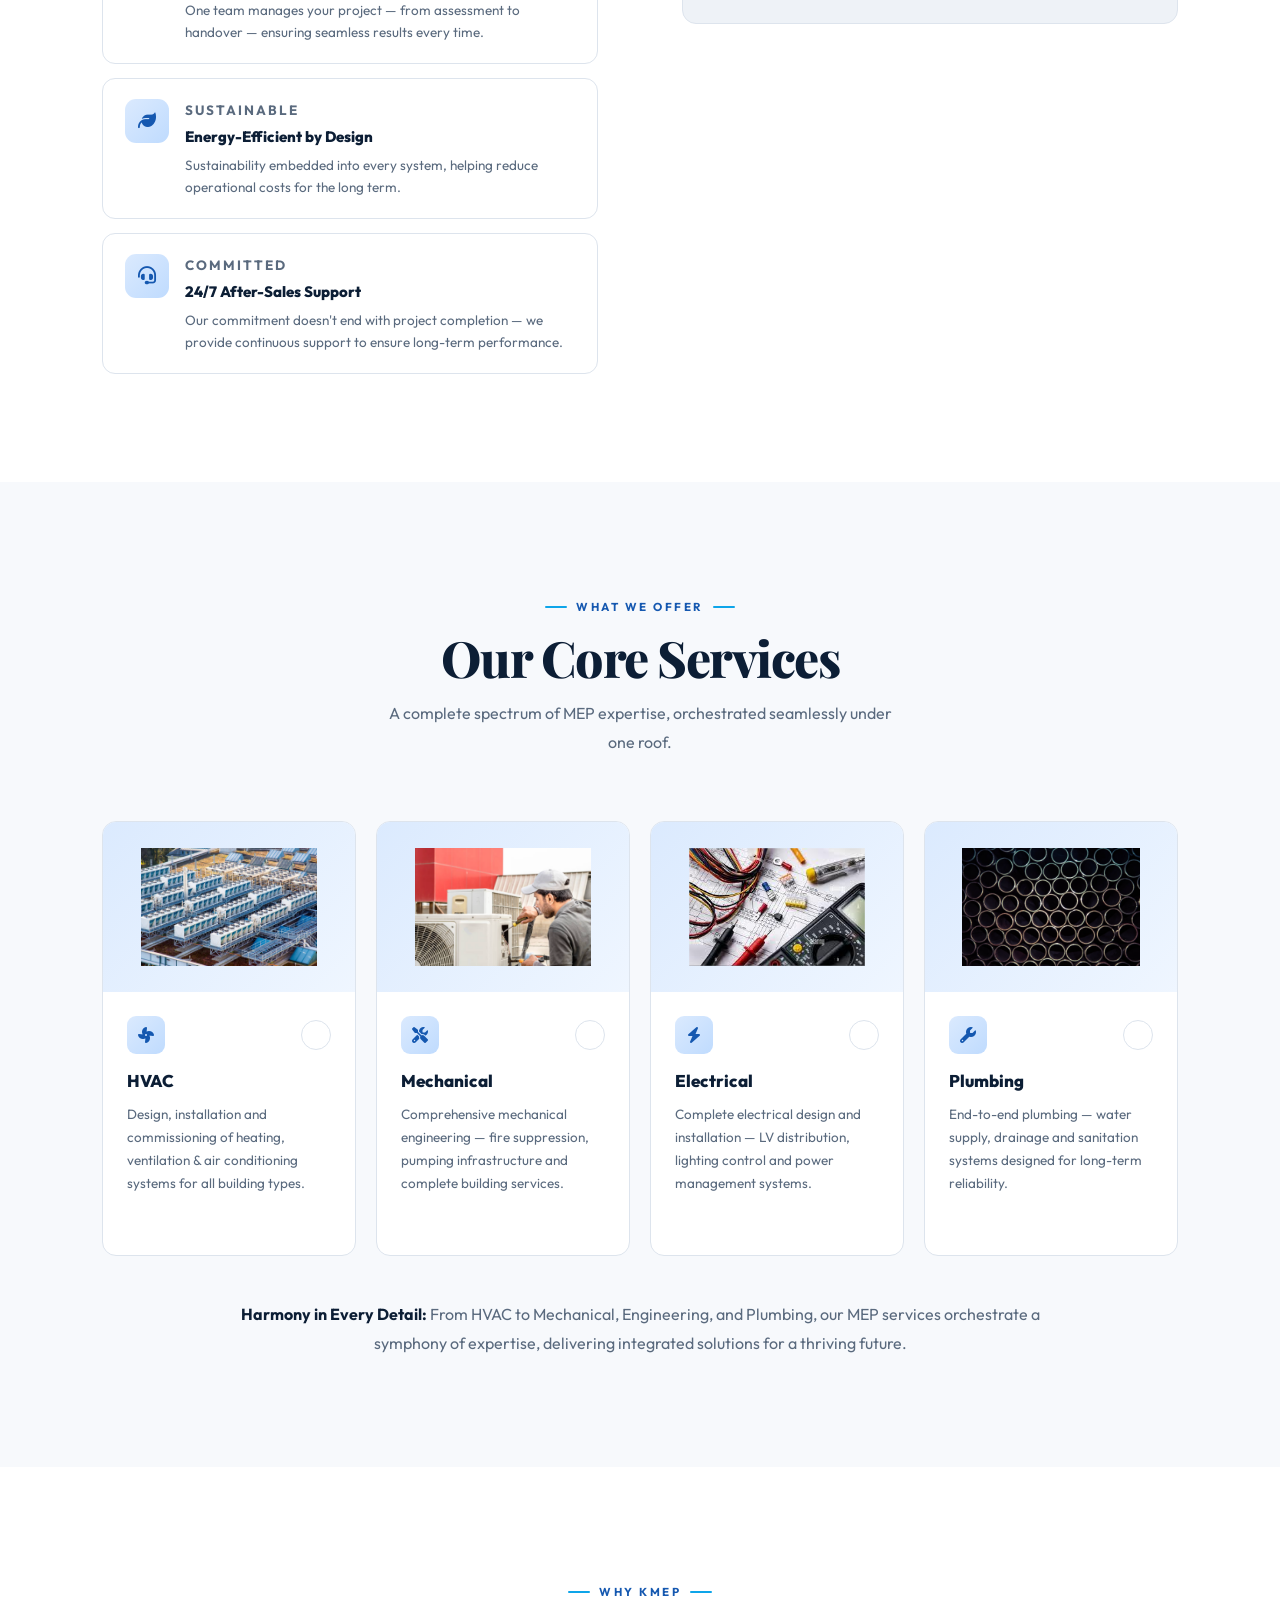
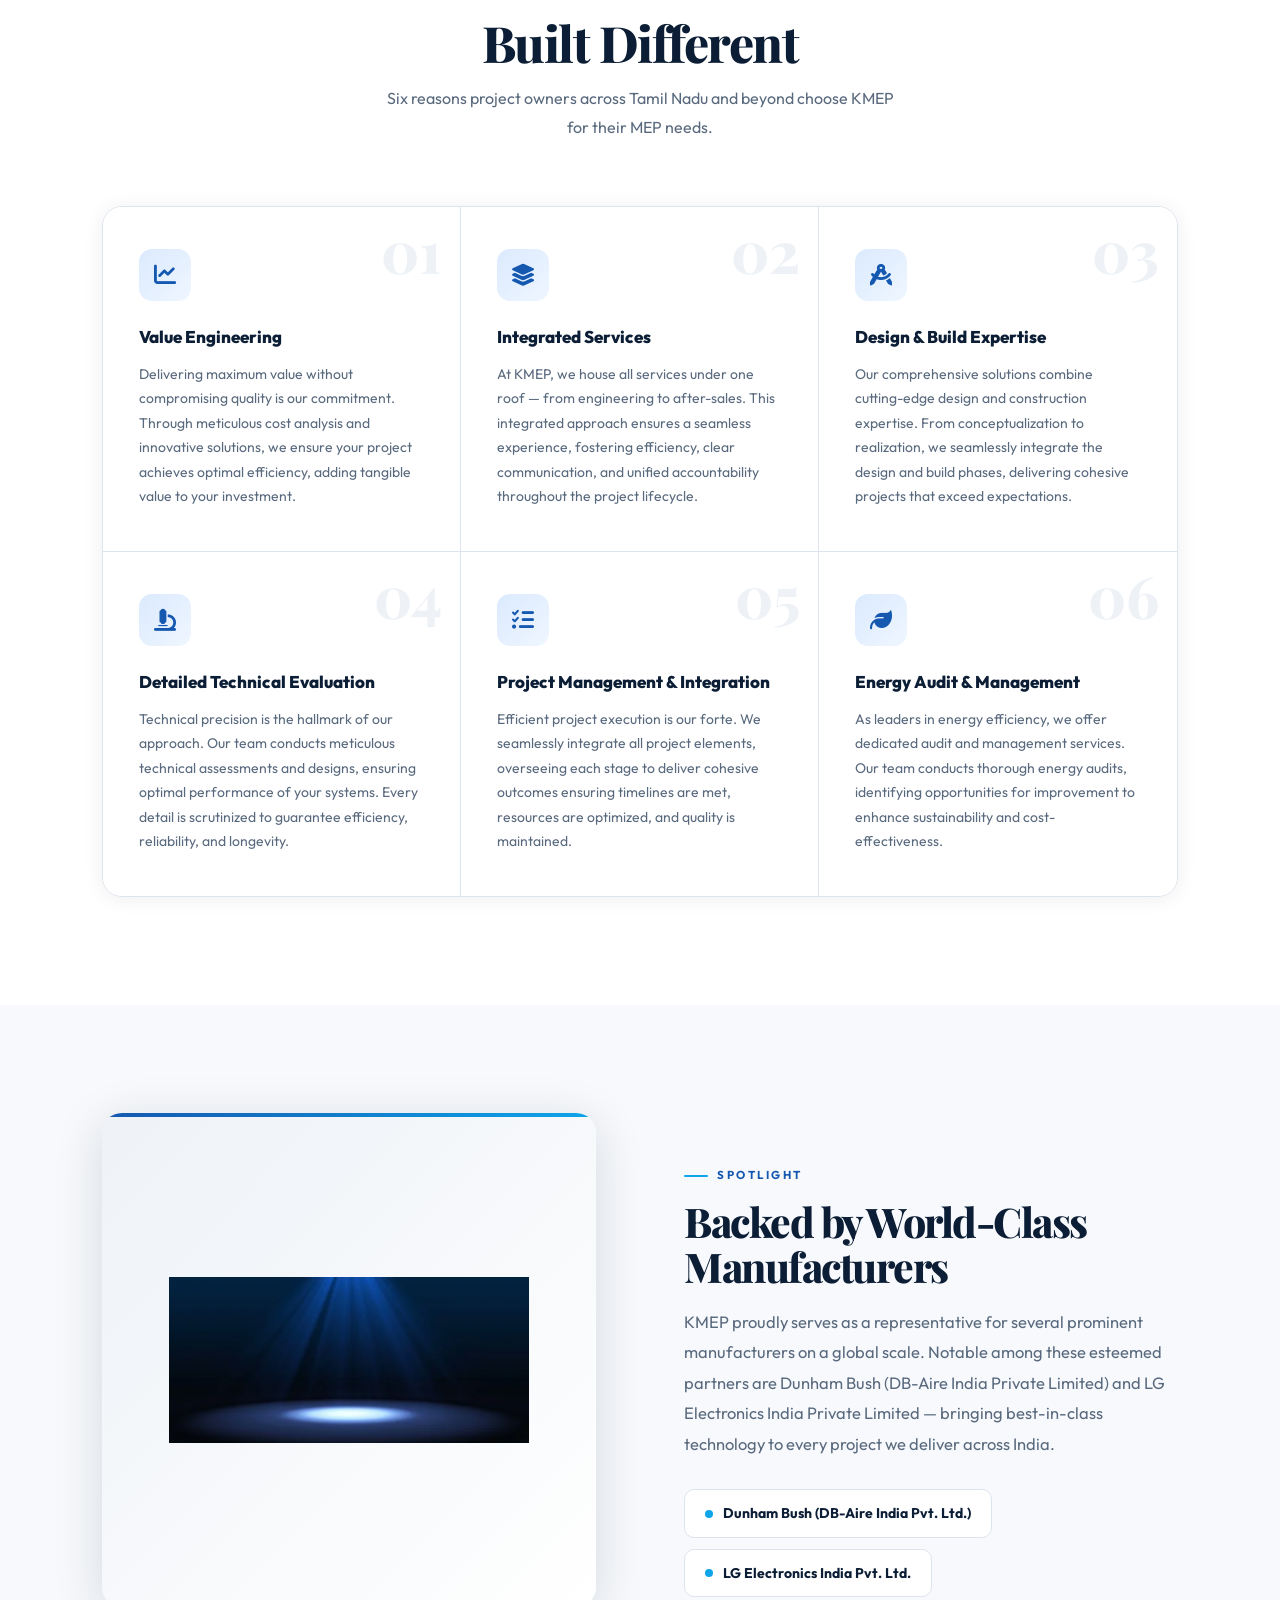
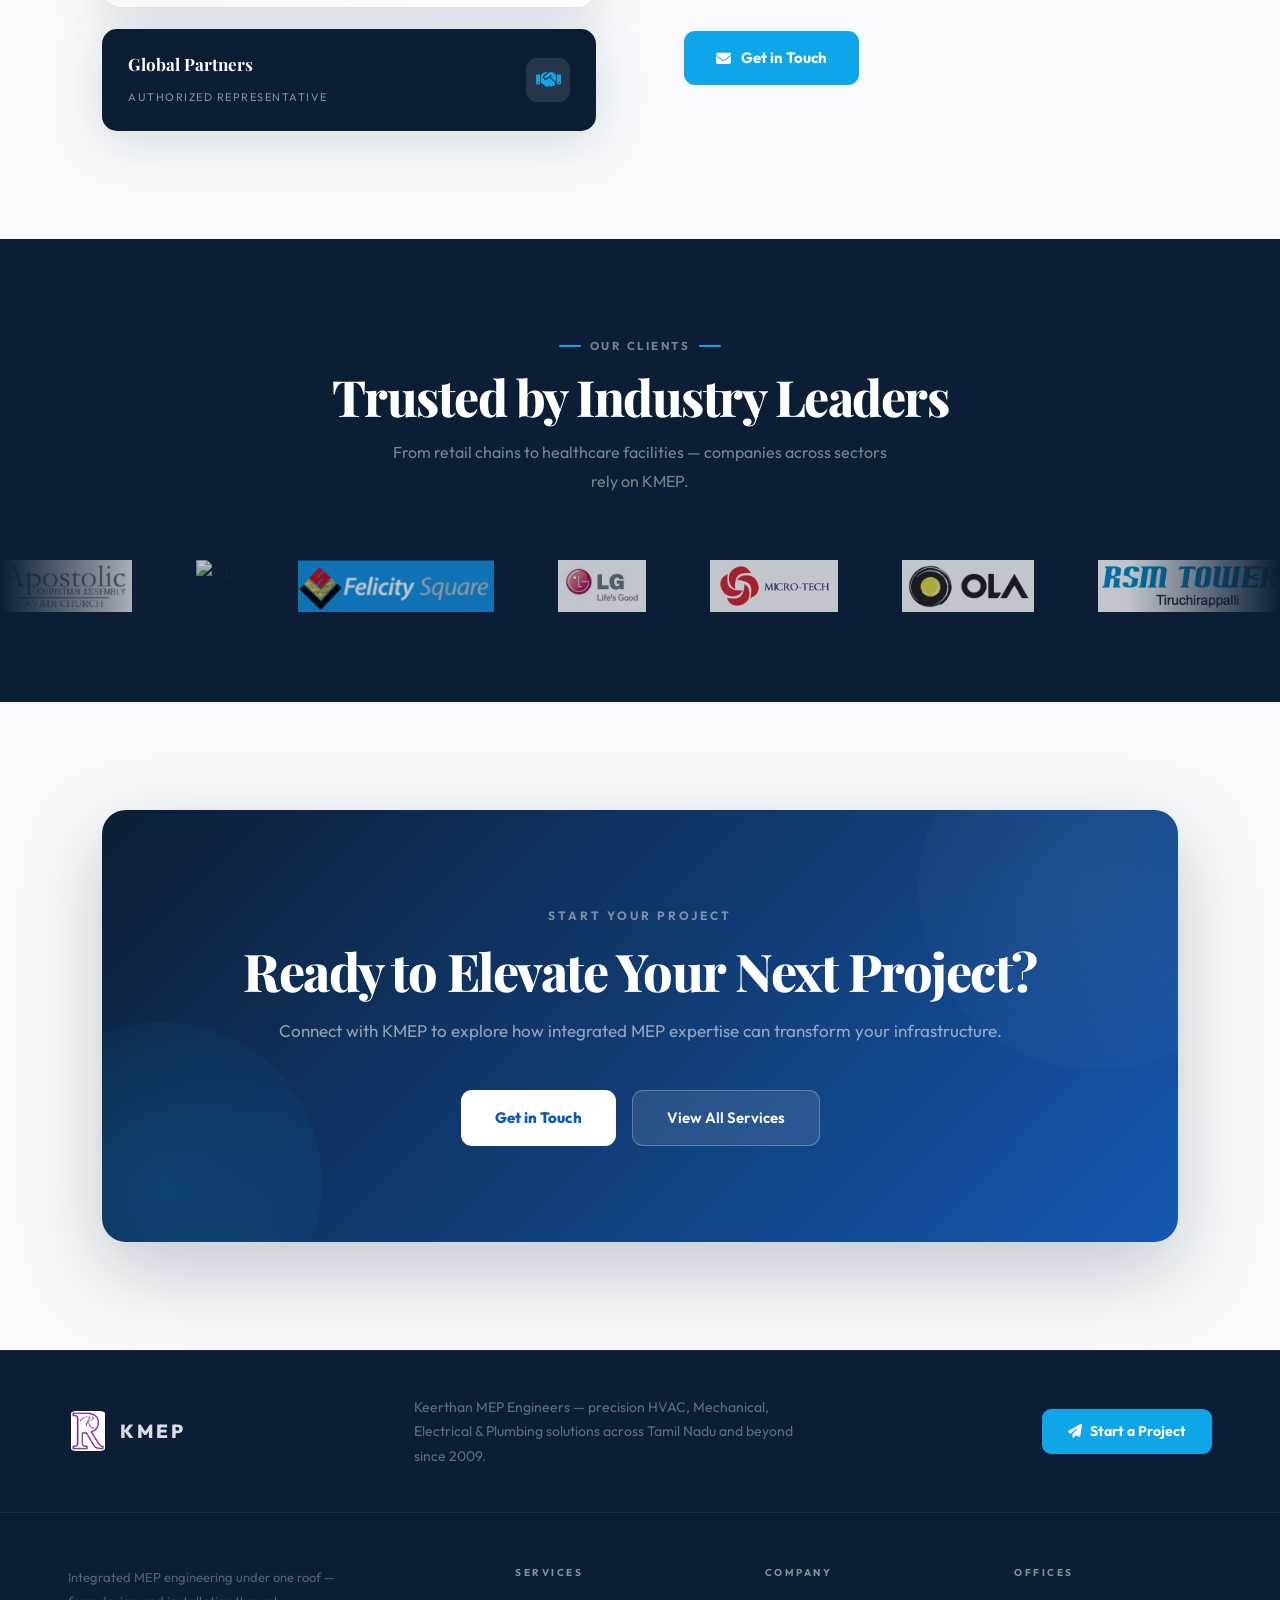
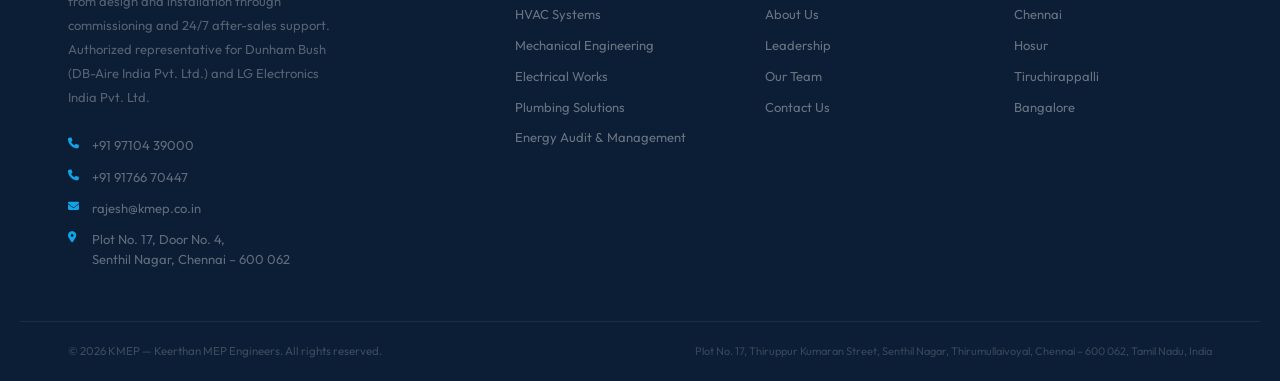
==== commit 405ce4f7: "Fix image source path for RSM Towers Updated image source path for RSM Towers." ====
--- a/index.html
+++ b/index.html
@@ -1443,7 +1443,7 @@
             src="IMAGES/CLIENTS/micro-tech.png"
             alt="Micro Tech"
           /><img src="IMAGES/CLIENTS/ola.png" alt="Ola" /><img
-            src="images/clients/rsm-towers.png"
+            src="IMAGES/CLIENTS/rsm-towers.png"
             alt="RSM Towers"
           /><img src="IMAGES/CLIENTS/sarathas.png" alt="Sarathas" /><img
             src="IMAGES/CLIENTS/svb.png"
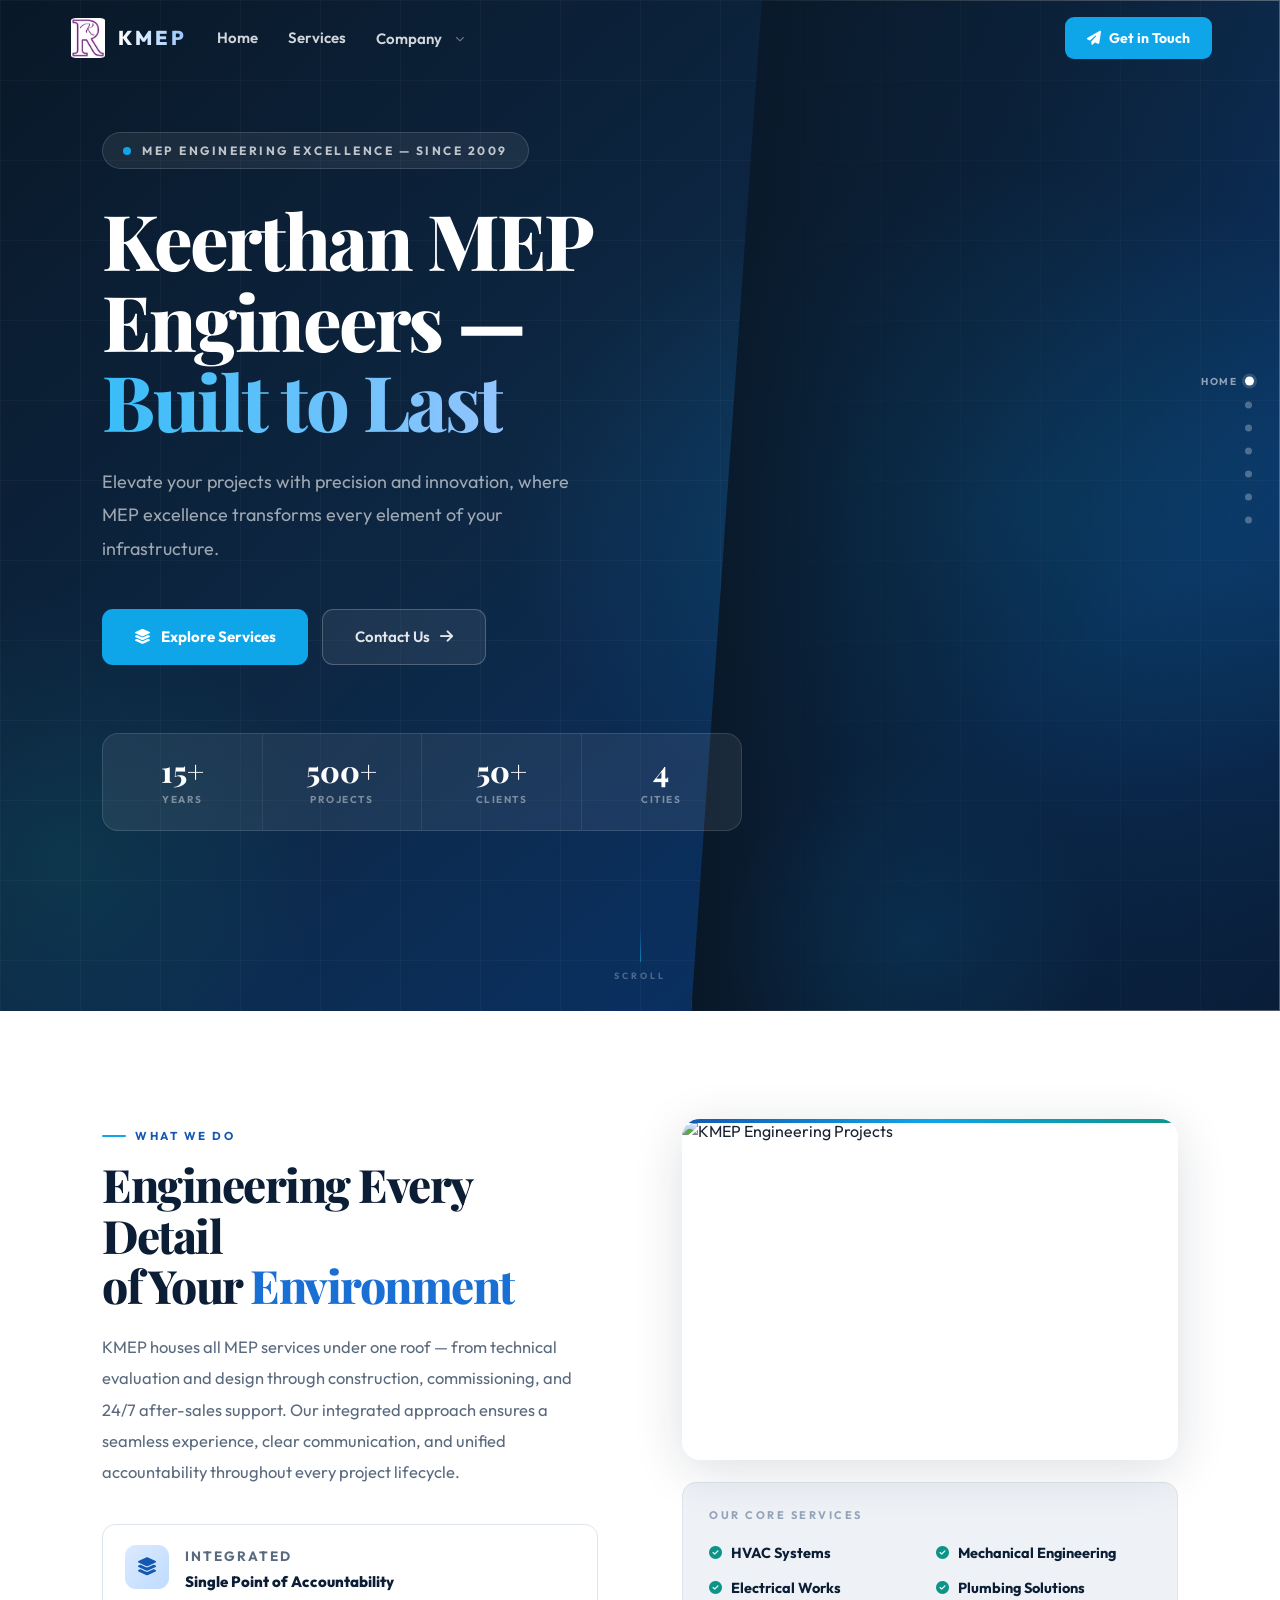
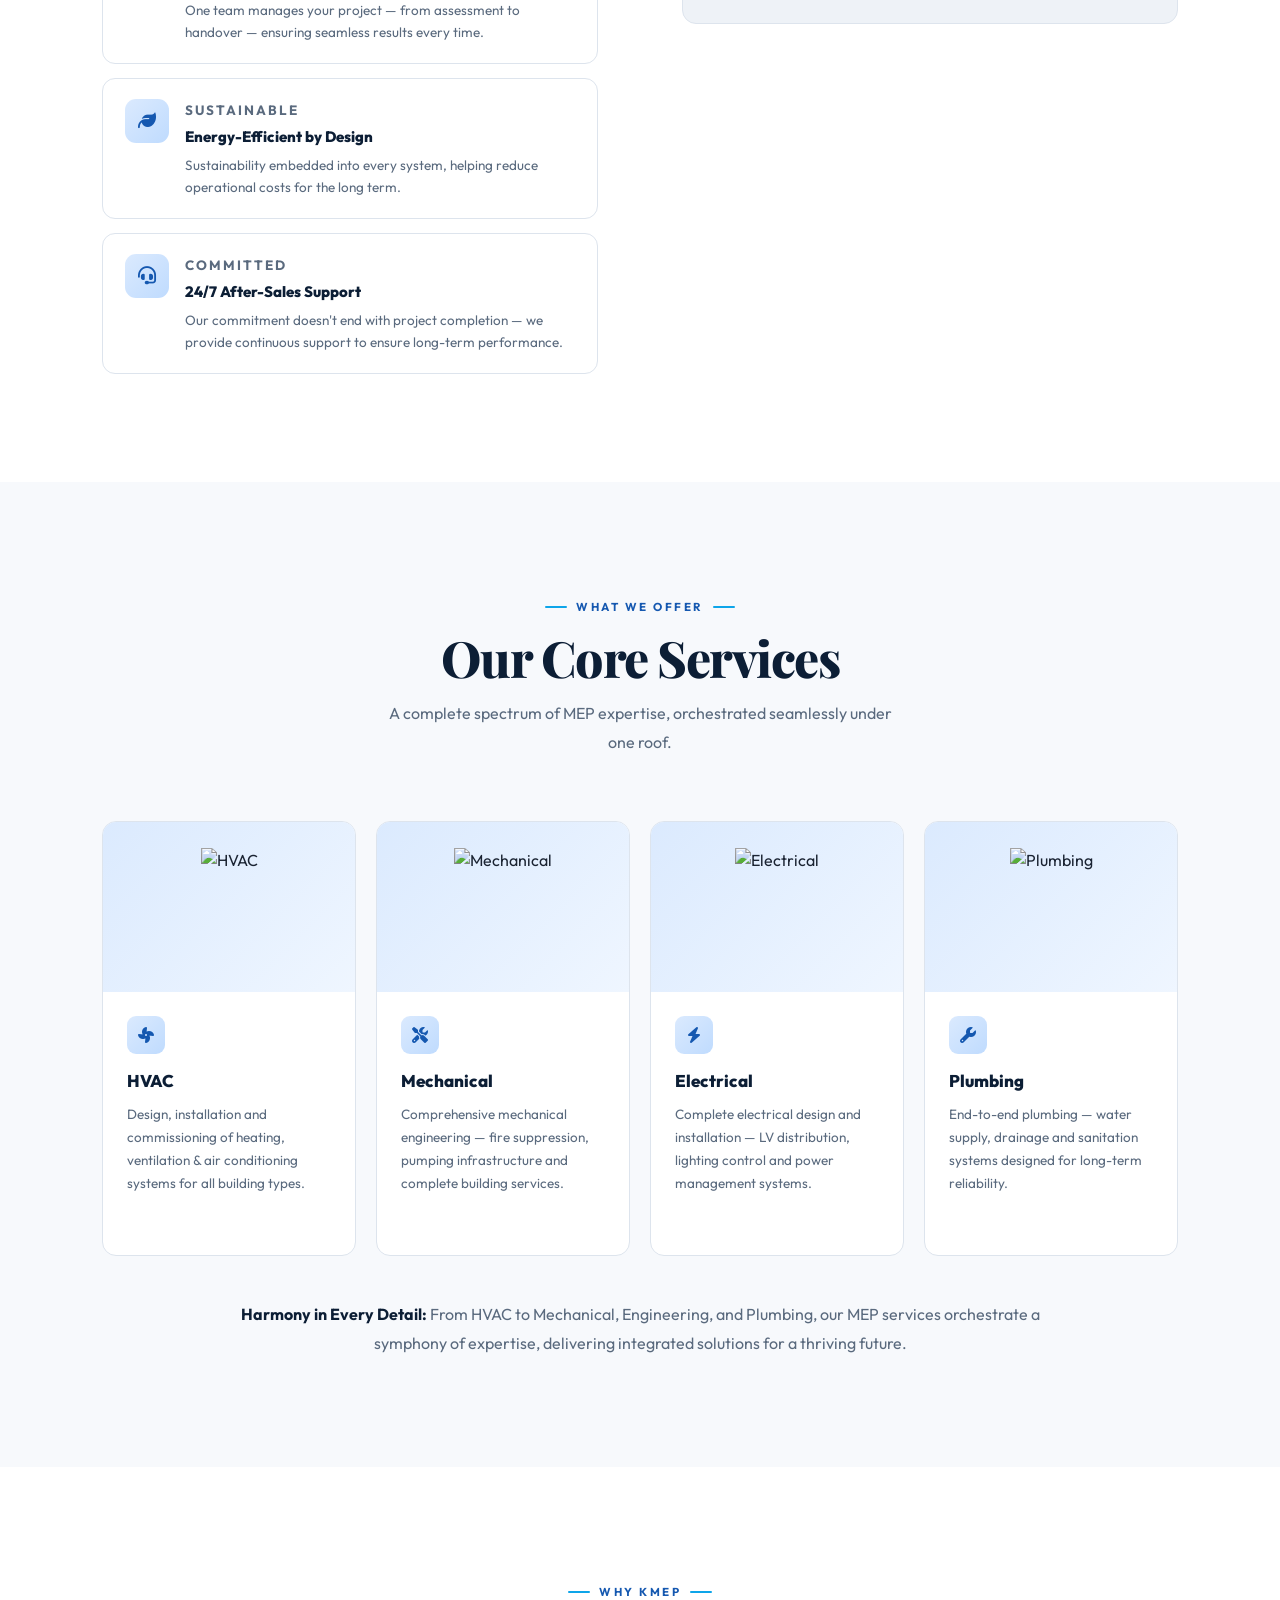
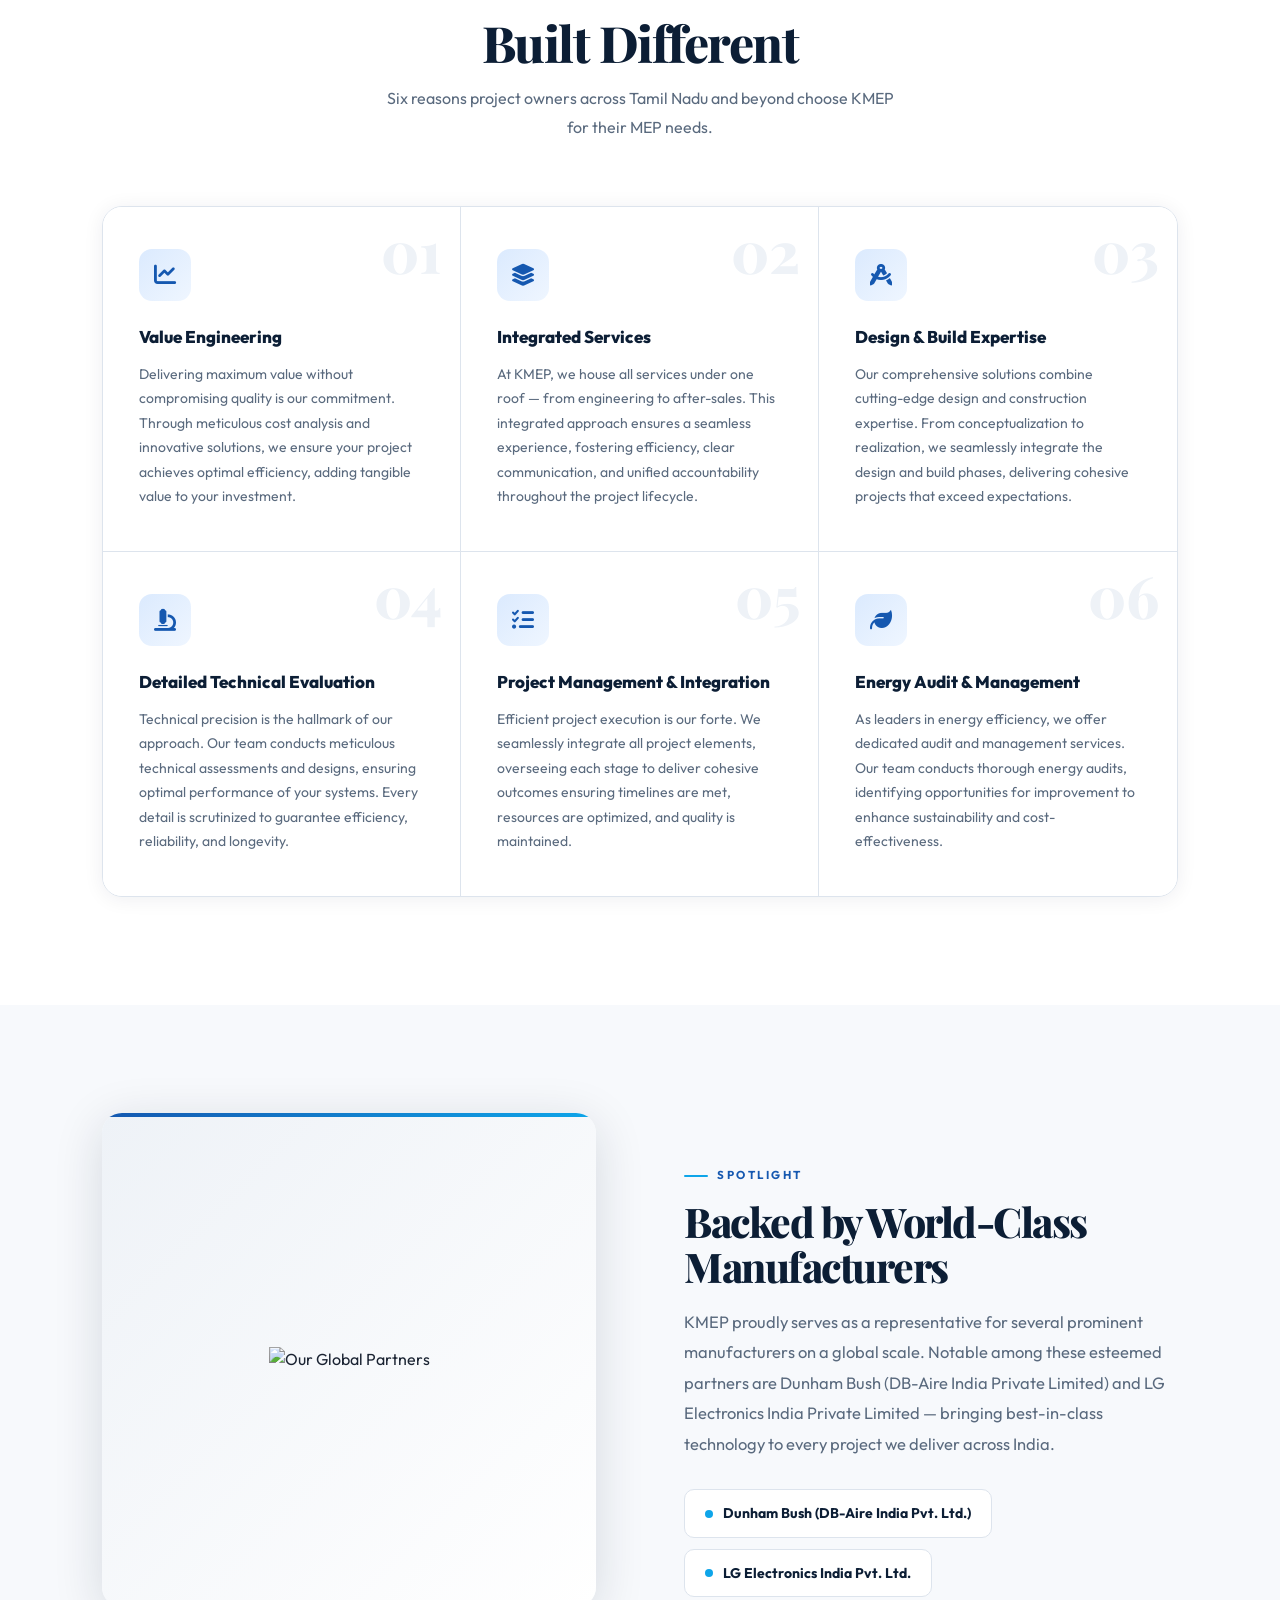
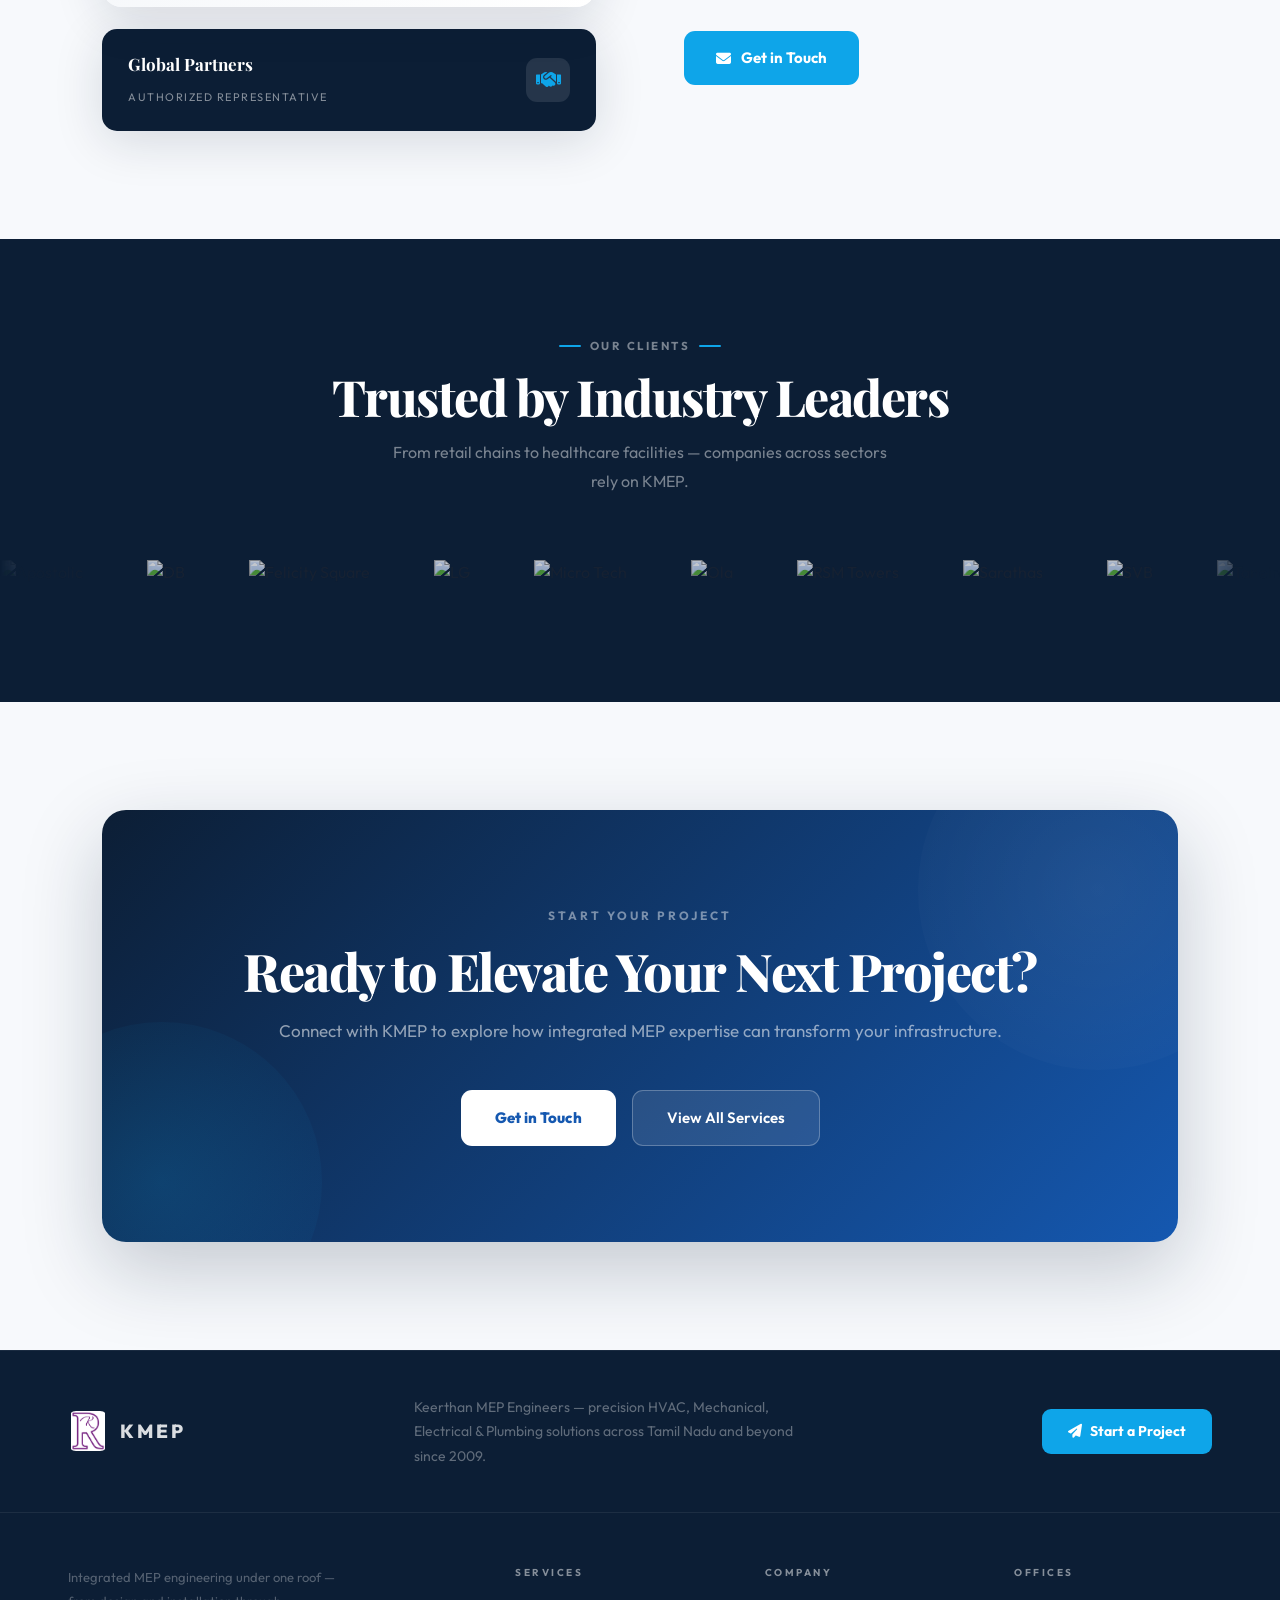
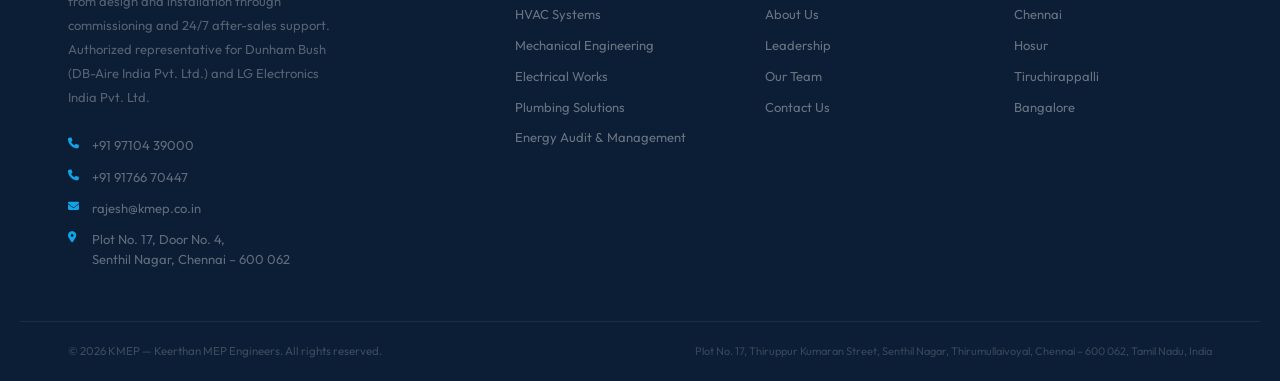
==== commit 6bbe3932: "Update index.html" ====
--- a/index.html
+++ b/index.html
@@ -4,7 +4,7 @@
     <meta charset="UTF-8" />
     <meta name="viewport" content="width=device-width, initial-scale=1.0" />
     <title>KMEP — Keerthan MEP Engineers</title>
-    <link rel="icon" href="IMAGES/logo.png" />
+    <link rel="icon" href="images/logo.png" />
     <link
       href="https://fonts.googleapis.com/css2?family=Outfit:wght@300;400;500;600;700;800;900&family=Playfair+Display:ital,wght@0,700;0,800;1,700&display=swap"
       rel="stylesheet"
@@ -1068,7 +1068,7 @@
     <section id="hero">
       <div class="hbg-glow"></div>
       <div class="hbg-grid"></div>
-      <div class="hbg-photo"><img src="IMAGES/bg.png" alt="" /></div>
+      <div class="hbg-photo"><img src="images/bg.png" alt="" /></div>
       <div class="hbg-orb"></div>
       <div class="hero-body">
         <div class="hero-eyebrow">
@@ -1165,7 +1165,7 @@
           </div>
           <div class="about-right rv-r">
             <div class="about-img">
-              <img src="IMAGES/bg.png" alt="KMEP Engineering Projects" />
+              <img src="images/bg.png" alt="KMEP Engineering Projects" />
             </div>
             <div class="svc-mini">
               <h4>Our Core Services</h4>
@@ -1188,7 +1188,7 @@
         </div>
       </div>
     </section>
-     
+
     <section id="services">
       <div class="wrap">
         <div class="sec-header rv">
@@ -1204,12 +1204,11 @@
         <div class="svc-grid">
           <a class="svc-card rv d1" href="services.html"
             ><div class="svc-thumb">
-              <img src="IMAGES/hvac.png" alt="HVAC" />
+              <img src="images/hvac.png" alt="HVAC" />
             </div>
             <div class="svc-body">
               <div class="svc-top">
                 <div class="svc-ico"><i class="fas fa-fan"></i></div>
-                <div class="svc-arr"><i class="fas fa-arrow-up-right"></i></div>
               </div>
               <div class="svc-name">HVAC</div>
               <p class="svc-desc">
@@ -1222,14 +1221,13 @@
           ></a>
           <a class="svc-card rv d2" href="services.html"
             ><div class="svc-thumb">
-              <img src="IMAGES/mechanical.png" alt="Mechanical" />
+              <img src="images/mechanical.png" alt="Mechanical" />
             </div>
             <div class="svc-body">
               <div class="svc-top">
                 <div class="svc-ico">
                   <i class="fas fa-screwdriver-wrench"></i>
                 </div>
-                <div class="svc-arr"><i class="fas fa-arrow-up-right"></i></div>
               </div>
               <div class="svc-name">Mechanical</div>
               <p class="svc-desc">
@@ -1242,12 +1240,11 @@
           ></a>
           <a class="svc-card rv d3" href="services.html"
             ><div class="svc-thumb">
-              <img src="IMAGES/elctrical_.png" alt="Electrical" />
+              <img src="images/elctrical_.png" alt="Electrical" />
             </div>
             <div class="svc-body">
               <div class="svc-top">
                 <div class="svc-ico"><i class="fas fa-bolt"></i></div>
-                <div class="svc-arr"><i class="fas fa-arrow-up-right"></i></div>
               </div>
               <div class="svc-name">Electrical</div>
               <p class="svc-desc">
@@ -1260,12 +1257,11 @@
           ></a>
           <a class="svc-card rv d4" href="services.html"
             ><div class="svc-thumb">
-              <img src="IMAGES/plumbing.png" alt="Plumbing" />
+              <img src="images/plumbing.png" alt="Plumbing" />
             </div>
             <div class="svc-body">
               <div class="svc-top">
                 <div class="svc-ico"><i class="fas fa-wrench"></i></div>
-                <div class="svc-arr"><i class="fas fa-arrow-up-right"></i></div>
               </div>
               <div class="svc-name">Plumbing</div>
               <p class="svc-desc">
@@ -1372,7 +1368,7 @@
         <div class="spot-grid">
           <div class="spot-visual rv-l">
             <div class="spot-img">
-              <img src="IMAGES/spotlight.png" alt="Our Global Partners" />
+              <img src="images/spotlight.png" alt="Our Global Partners" />
             </div>
             <div class="spot-badge">
               <div class="sb-t">
@@ -1433,54 +1429,54 @@
       </div>
       <div class="mq-wrap">
         <div class="mq-track">
-          <img src="IMAGES/CLIENTS/apostolic.png" alt="Apostolic" /><img
-            src=IMAGES/CLIENTS/db.png"
+          <img src="images/clients/apostolic.png" alt="Apostolic" /><img
+            src="images/clients/db.png"
             alt="DB"
           /><img
-            src="IMAGES/CLIENTS/felicity-square.png"
+            src="images/clients/felicity-square.png"
             alt="Felicity Square"
-          /><img src="IMAGES/CLIENTS/lg.png" alt="LG" /><img
-            src="IMAGES/CLIENTS/micro-tech.png"
+          /><img src="images/clients/lg.png" alt="LG" /><img
+            src="images/clients/micro-tech.png"
             alt="Micro Tech"
-          /><img src="IMAGES/CLIENTS/ola.png" alt="Ola" /><img
-            src="IMAGES/CLIENTS/rsm-towers.png"
+          /><img src="images/clients/ola.png" alt="Ola" /><img
+            src="images/clients/rsm-towers.png"
             alt="RSM Towers"
-          /><img src="IMAGES/CLIENTS/sarathas.png" alt="Sarathas" /><img
-            src="IMAGES/CLIENTS/svb.png"
+          /><img src="images/clients/sarathas.png" alt="Sarathas" /><img
+            src="images/clients/svb.png"
             alt="SVB"
-          /><img src="IMAGES/CLIENTS/taneira.png" alt="Taneira" /><img
-            src="IMAGES/CLIENTS/teal.png"
+          /><img src="images/clients/taneira.png" alt="Taneira" /><img
+            src="images/clients/teal.png"
             alt="Teal"
           /><img
-            src="IMAGES/CLIENTS/titan-eyeplus.jpg"
+            src="images/clients/titan-eyeplus.jpg"
             alt="Titan EyePlus"
-          /><img src="IMAGES/CLIENTS/titan.png" alt="Titan" /><img
-            src="IMAGES/CLIENTS/client1.png"
+          /><img src="images/clients/titan.png" alt="Titan" /><img
+            src="images/clients/client1.png"
             alt="Client"
           />
-          <img src="IMAGES/CLIENTS/apostolic.png" alt="Apostolic" /><img
-            src="IMAGES/CLIENTS/db.png"
+          <img src="images/clients/apostolic.png" alt="Apostolic" /><img
+            src="images/clients/db.png"
             alt="DB"
           /><img
-            src="IMAGES/CLIENTS/felicity-square.png"
+            src="images/clients/felicity-square.png"
             alt="Felicity Square"
-          /><img src="IMAGES/CLIENTS/lg.png" alt="LG" /><img
-            src="IMAGES/CLIENTS/micro-tech.png"
+          /><img src="images/clients/lg.png" alt="LG" /><img
+            src="images/clients/micro-tech.png"
             alt="Micro Tech"
-          /><img src="IMAGES/CLIENTS/ola.png" alt="Ola" /><img
-            src="IMAGES/CLIENTS/rsm-towers.png"
+          /><img src="images/clients/ola.png" alt="Ola" /><img
+            src="images/clients/rsm-towers.png"
             alt="RSM Towers"
-          /><img src="IMAGES/CLIENTS/sarathas.png" alt="Sarathas" /><img
-            src="IMAGES/CLIENTS/svb.png"
+          /><img src="images/clients/sarathas.png" alt="Sarathas" /><img
+            src="images/clients/svb.png"
             alt="SVB"
-          /><img src="IMAGES/CLIENTS/taneira.png" alt="Taneira" /><img
-            src="IMAGES/CLIENTS/teal.png"
+          /><img src="images/clients/taneira.png" alt="Taneira" /><img
+            src="images/clients/teal.png"
             alt="Teal"
           /><img
-            src="IMAGES/CLIENTS/titan-eyeplus.jpg"
+            src="images/clients/titan-eyeplus.jpg"
             alt="Titan EyePlus"
-          /><img src="IMAGES/CLIENTS/titan.png" alt="Titan" /><img
-            src="IMAGES/CLIENTS/client1.png"
+          /><img src="images/clients/titan.png" alt="Titan" /><img
+            src="images/clients/client1.png"
             alt="Client"
           />
         </div>
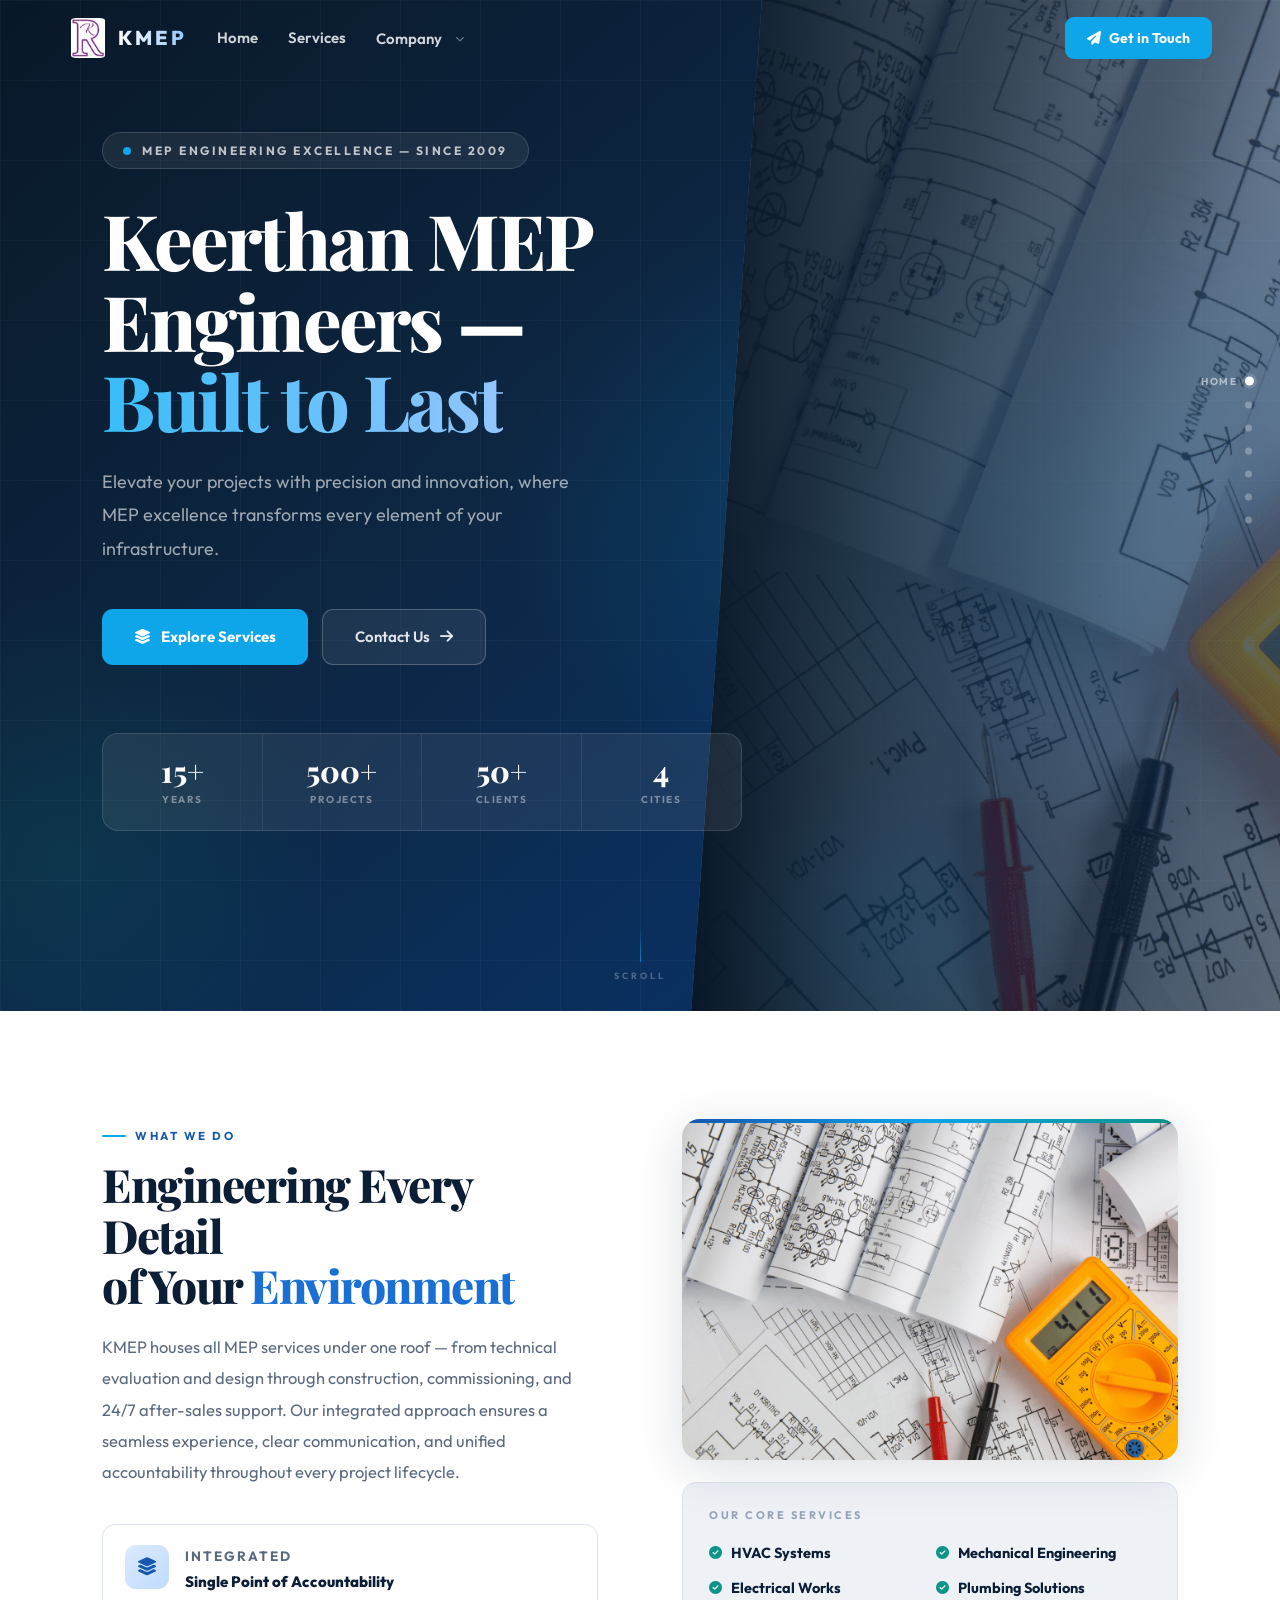
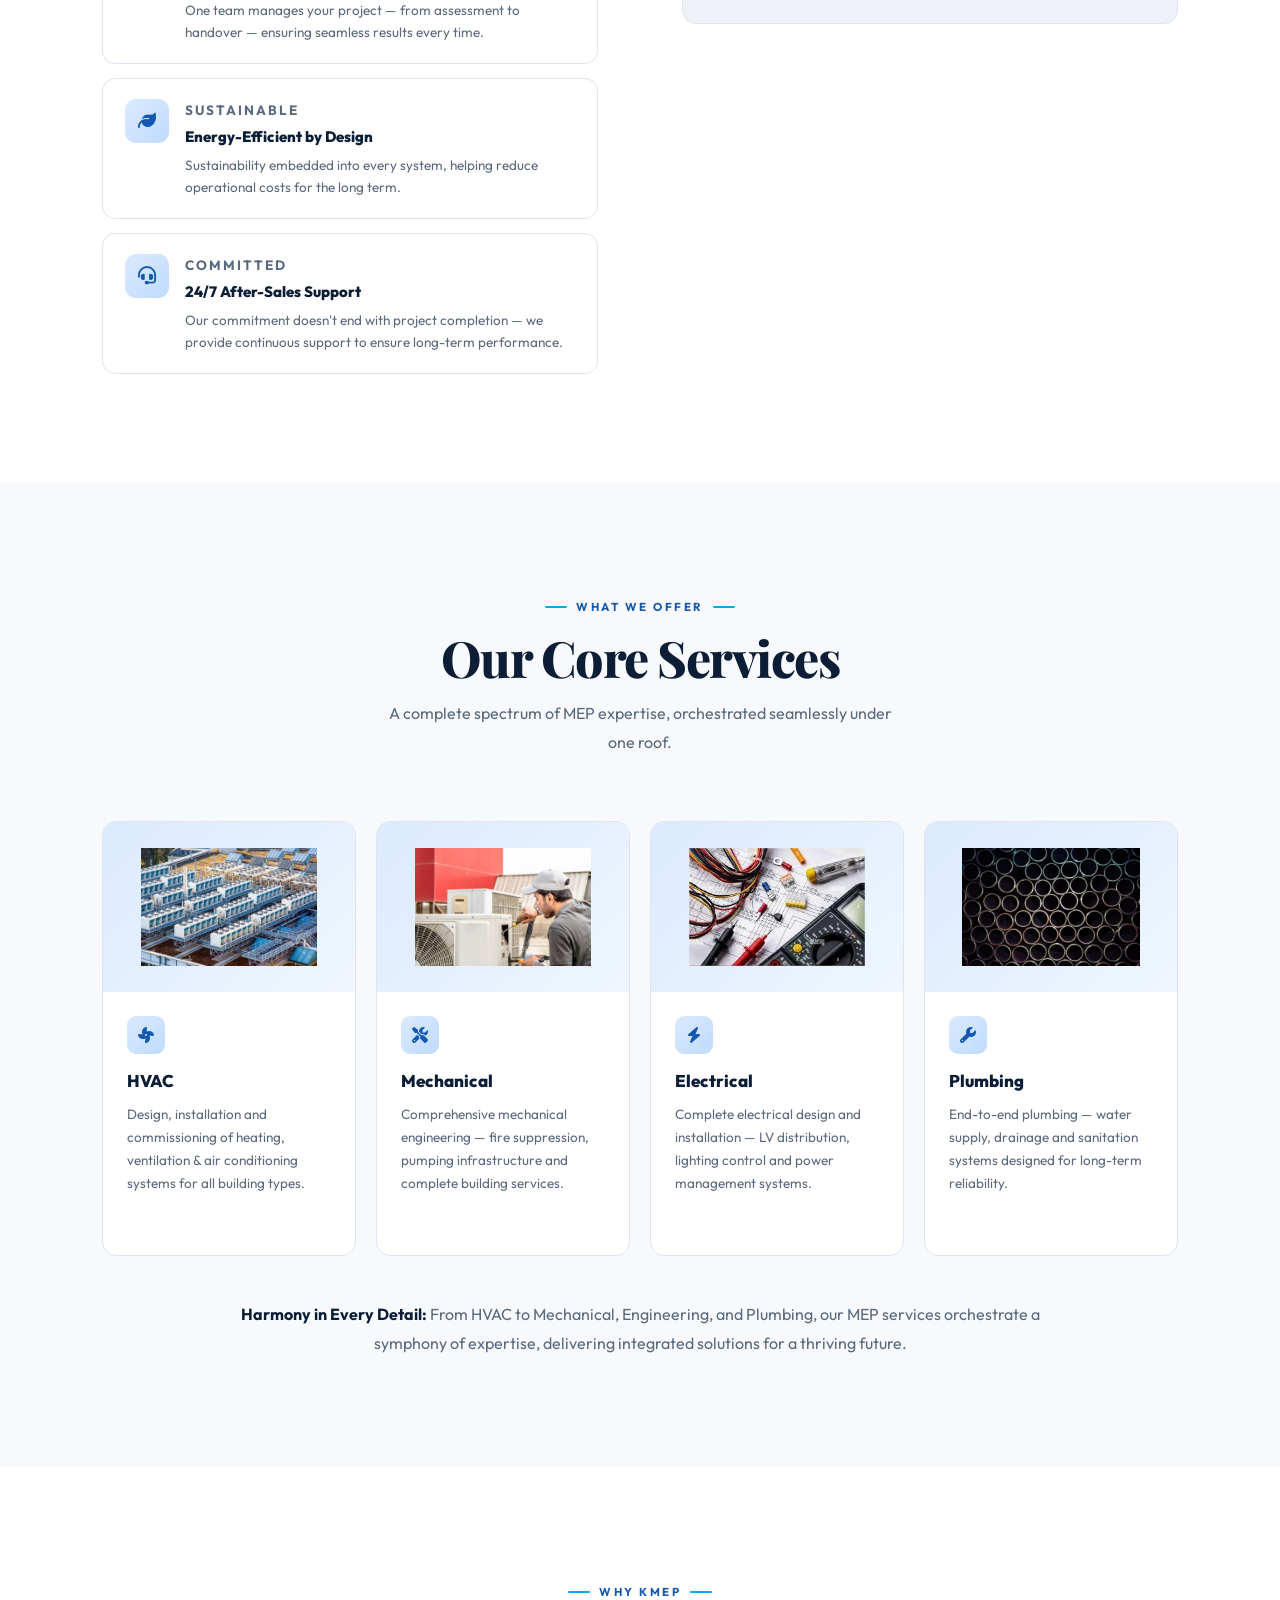
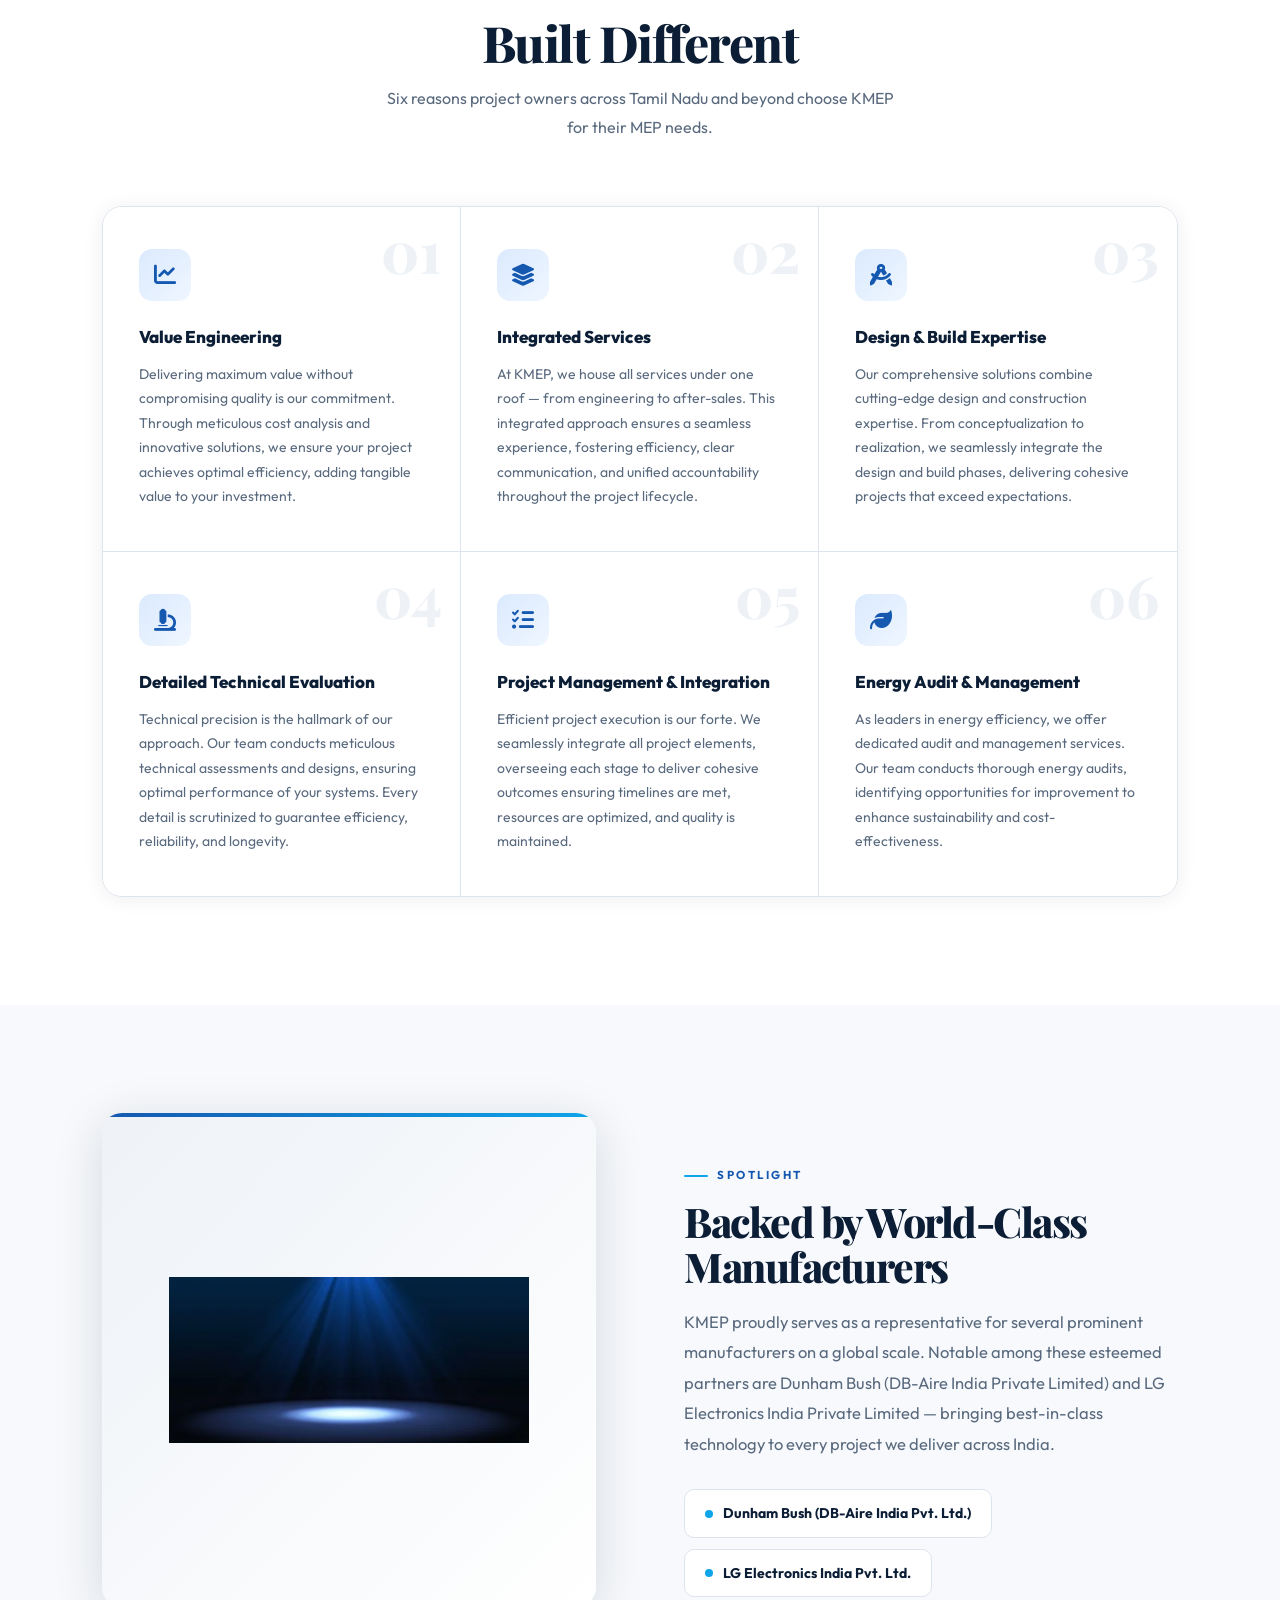
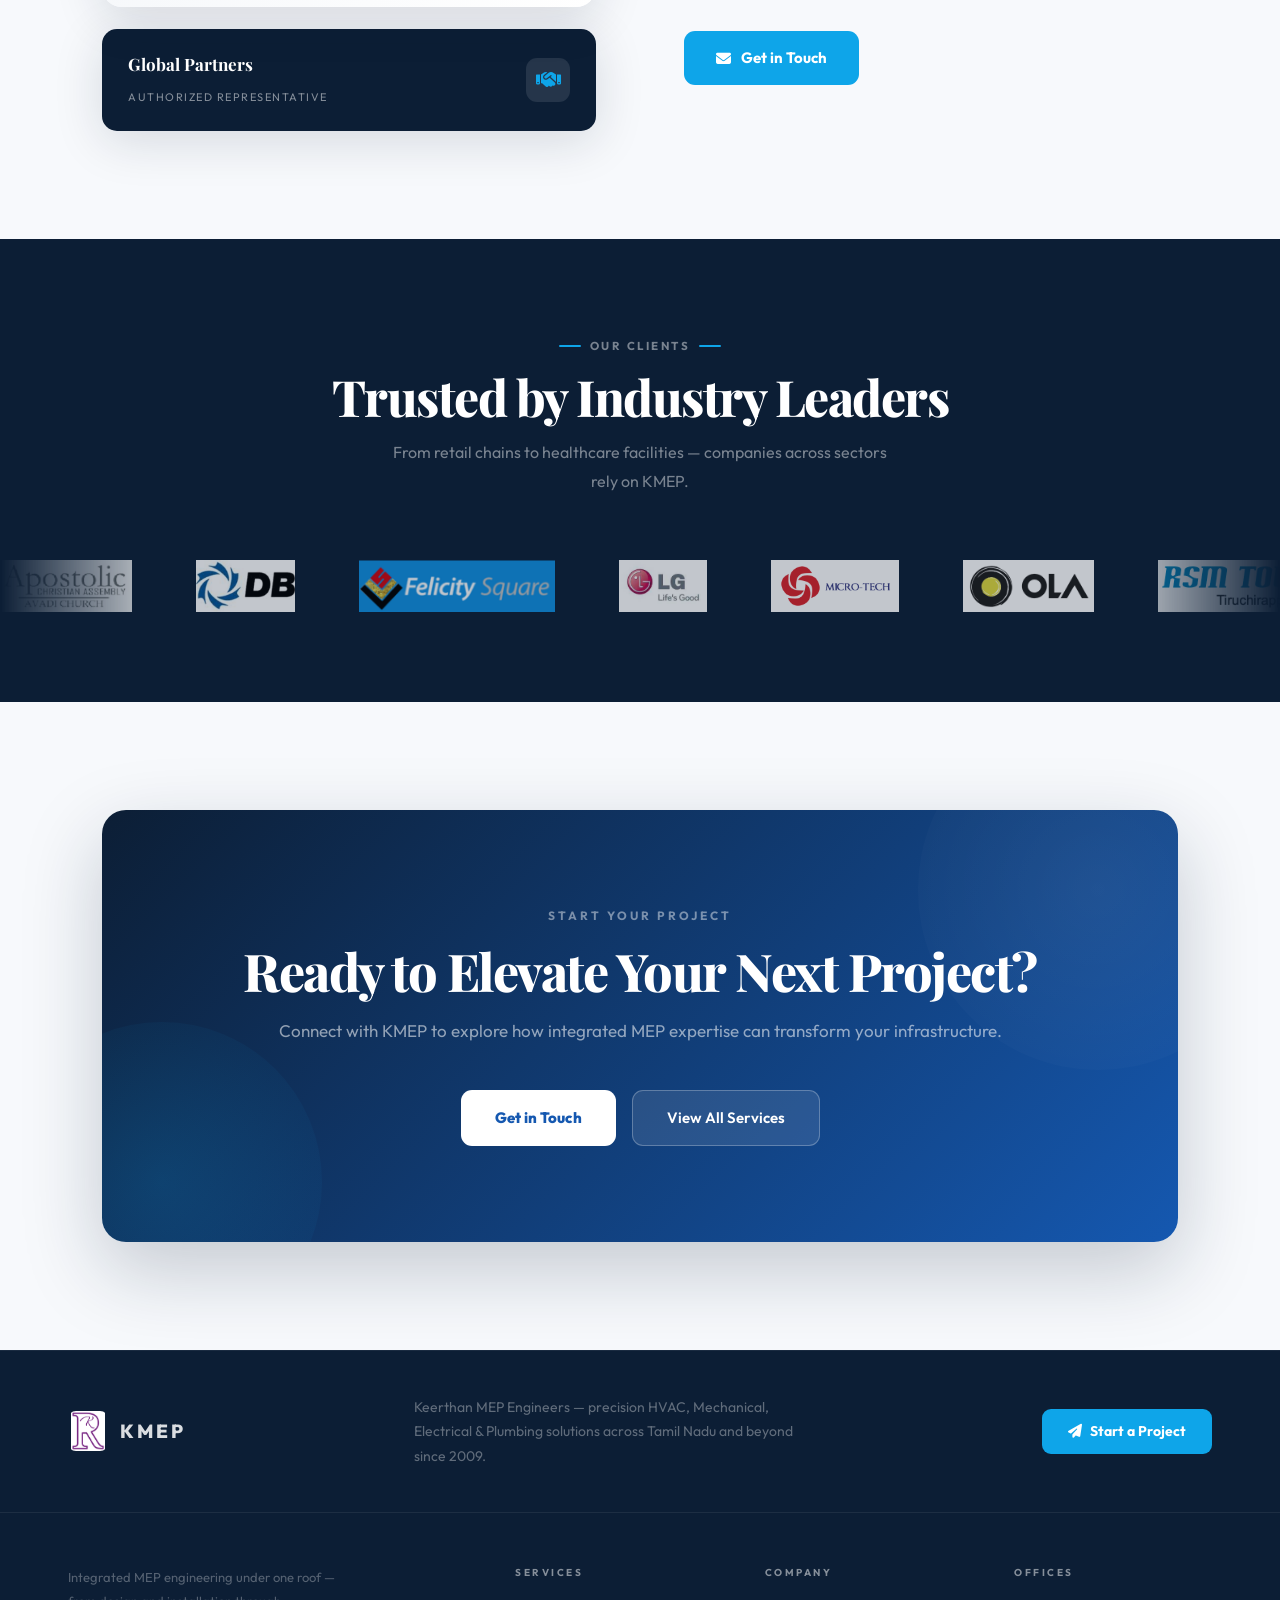
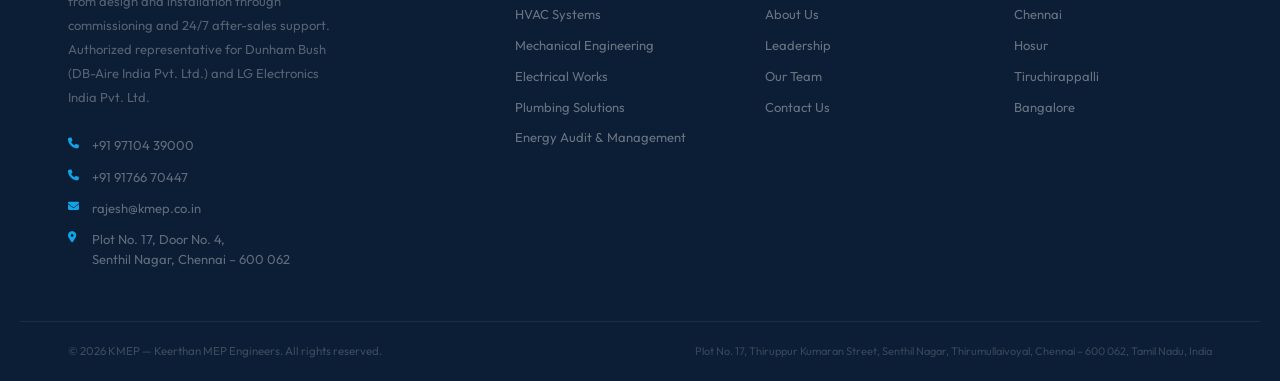
==== commit 2dc382dd: "Update index.html" ====
--- a/index.html
+++ b/index.html
@@ -4,7 +4,7 @@
     <meta charset="UTF-8" />
     <meta name="viewport" content="width=device-width, initial-scale=1.0" />
     <title>KMEP — Keerthan MEP Engineers</title>
-    <link rel="icon" href="images/logo.png" />
+    <link rel="icon" href="IMAGES/logo.png" />
     <link
       href="https://fonts.googleapis.com/css2?family=Outfit:wght@300;400;500;600;700;800;900&family=Playfair+Display:ital,wght@0,700;0,800;1,700&display=swap"
       rel="stylesheet"
@@ -1068,7 +1068,7 @@
     <section id="hero">
       <div class="hbg-glow"></div>
       <div class="hbg-grid"></div>
-      <div class="hbg-photo"><img src="images/bg.png" alt="" /></div>
+      <div class="hbg-photo"><img src="IMAGES/bg.png" alt="" /></div>
       <div class="hbg-orb"></div>
       <div class="hero-body">
         <div class="hero-eyebrow">
@@ -1165,7 +1165,7 @@
           </div>
           <div class="about-right rv-r">
             <div class="about-img">
-              <img src="images/bg.png" alt="KMEP Engineering Projects" />
+              <img src="IMAGES/bg.png" alt="KMEP Engineering Projects" />
             </div>
             <div class="svc-mini">
               <h4>Our Core Services</h4>
@@ -1204,7 +1204,7 @@
         <div class="svc-grid">
           <a class="svc-card rv d1" href="services.html"
             ><div class="svc-thumb">
-              <img src="images/hvac.png" alt="HVAC" />
+              <img src="IMAGES/hvac.png" alt="HVAC" />
             </div>
             <div class="svc-body">
               <div class="svc-top">
@@ -1221,7 +1221,7 @@
           ></a>
           <a class="svc-card rv d2" href="services.html"
             ><div class="svc-thumb">
-              <img src="images/mechanical.png" alt="Mechanical" />
+              <img src="IMAGES/mechanical.png" alt="Mechanical" />
             </div>
             <div class="svc-body">
               <div class="svc-top">
@@ -1240,7 +1240,7 @@
           ></a>
           <a class="svc-card rv d3" href="services.html"
             ><div class="svc-thumb">
-              <img src="images/elctrical_.png" alt="Electrical" />
+              <img src="IMAGES/elctrical_.png" alt="Electrical" />
             </div>
             <div class="svc-body">
               <div class="svc-top">
@@ -1257,7 +1257,7 @@
           ></a>
           <a class="svc-card rv d4" href="services.html"
             ><div class="svc-thumb">
-              <img src="images/plumbing.png" alt="Plumbing" />
+              <img src="IMAGES/plumbing.png" alt="Plumbing" />
             </div>
             <div class="svc-body">
               <div class="svc-top">
@@ -1368,7 +1368,7 @@
         <div class="spot-grid">
           <div class="spot-visual rv-l">
             <div class="spot-img">
-              <img src="images/spotlight.png" alt="Our Global Partners" />
+              <img src="IMAGES/spotlight.png" alt="Our Global Partners" />
             </div>
             <div class="spot-badge">
               <div class="sb-t">
@@ -1429,54 +1429,54 @@
       </div>
       <div class="mq-wrap">
         <div class="mq-track">
-          <img src="images/clients/apostolic.png" alt="Apostolic" /><img
-            src="images/clients/db.png"
+          <img src="IMAGES/CLIENTS/apostolic.png" alt="Apostolic" /><img
+            src="IMAGES/CLIENTS/db.png"
             alt="DB"
           /><img
-            src="images/clients/felicity-square.png"
+            src="IMAGES/CLIENTS/felicity-square.png"
             alt="Felicity Square"
-          /><img src="images/clients/lg.png" alt="LG" /><img
-            src="images/clients/micro-tech.png"
+          /><img src="IMAGES/CLIENTS/lg.png" alt="LG" /><img
+            src="IMAGES/CLIENTS/micro-tech.png"
             alt="Micro Tech"
-          /><img src="images/clients/ola.png" alt="Ola" /><img
-            src="images/clients/rsm-towers.png"
+          /><img src="IMAGES/CLIENTS/ola.png" alt="Ola" /><img
+            src="IMAGES/CLIENTS/rsm-towers.png"
             alt="RSM Towers"
-          /><img src="images/clients/sarathas.png" alt="Sarathas" /><img
-            src="images/clients/svb.png"
+          /><img src="IMAGES/CLIENTS/sarathas.png" alt="Sarathas" /><img
+            src="IMAGES/CLIENTS/svb.png"
             alt="SVB"
-          /><img src="images/clients/taneira.png" alt="Taneira" /><img
-            src="images/clients/teal.png"
+          /><img src="IMAGES/CLIENTS/taneira.png" alt="Taneira" /><img
+            src="IMAGES/CLIENTS/teal.png"
             alt="Teal"
           /><img
-            src="images/clients/titan-eyeplus.jpg"
+            src="IMAGES/CLIENTS/titan-eyeplus.jpg"
             alt="Titan EyePlus"
-          /><img src="images/clients/titan.png" alt="Titan" /><img
-            src="images/clients/client1.png"
+          /><img src="IMAGES/CLIENTS/titan.png" alt="Titan" /><img
+            src="IMAGES/CLIENTS/client1.png"
             alt="Client"
           />
-          <img src="images/clients/apostolic.png" alt="Apostolic" /><img
-            src="images/clients/db.png"
+          <img src="IMAGES/CLIENTS/apostolic.png" alt="Apostolic" /><img
+            src="IMAGES/CLIENTS/db.png"
             alt="DB"
           /><img
-            src="images/clients/felicity-square.png"
+            src="IMAGES/CLIENTS/felicity-square.png"
             alt="Felicity Square"
-          /><img src="images/clients/lg.png" alt="LG" /><img
-            src="images/clients/micro-tech.png"
+          /><img src="IMAGES/CLIENTS/lg.png" alt="LG" /><img
+            src="IMAGES/CLIENTS/micro-tech.png"
             alt="Micro Tech"
-          /><img src="images/clients/ola.png" alt="Ola" /><img
-            src="images/clients/rsm-towers.png"
+          /><img src="IMAGES/CLIENTS/ola.png" alt="Ola" /><img
+            src="IMAGES/CLIENTS/rsm-towers.png"
             alt="RSM Towers"
-          /><img src="images/clients/sarathas.png" alt="Sarathas" /><img
-            src="images/clients/svb.png"
+          /><img src="IMAGES/CLIENTS/sarathas.png" alt="Sarathas" /><img
+            src="IMAGES/CLIENTS/svb.png"
             alt="SVB"
-          /><img src="images/clients/taneira.png" alt="Taneira" /><img
-            src="images/clients/teal.png"
+          /><img src="IMAGES/CLIENTS/taneira.png" alt="Taneira" /><img
+            src="IMAGES/CLIENTS/teal.png"
             alt="Teal"
           /><img
-            src="images/clients/titan-eyeplus.jpg"
+            src="IMAGES/CLIENTS/titan-eyeplus.jpg"
             alt="Titan EyePlus"
-          /><img src="images/clients/titan.png" alt="Titan" /><img
-            src="images/clients/client1.png"
+          /><img src="IMAGES/CLIENTS/titan.png" alt="Titan" /><img
+            src="IMAGES/CLIENTS/client1.png"
             alt="Client"
           />
         </div>
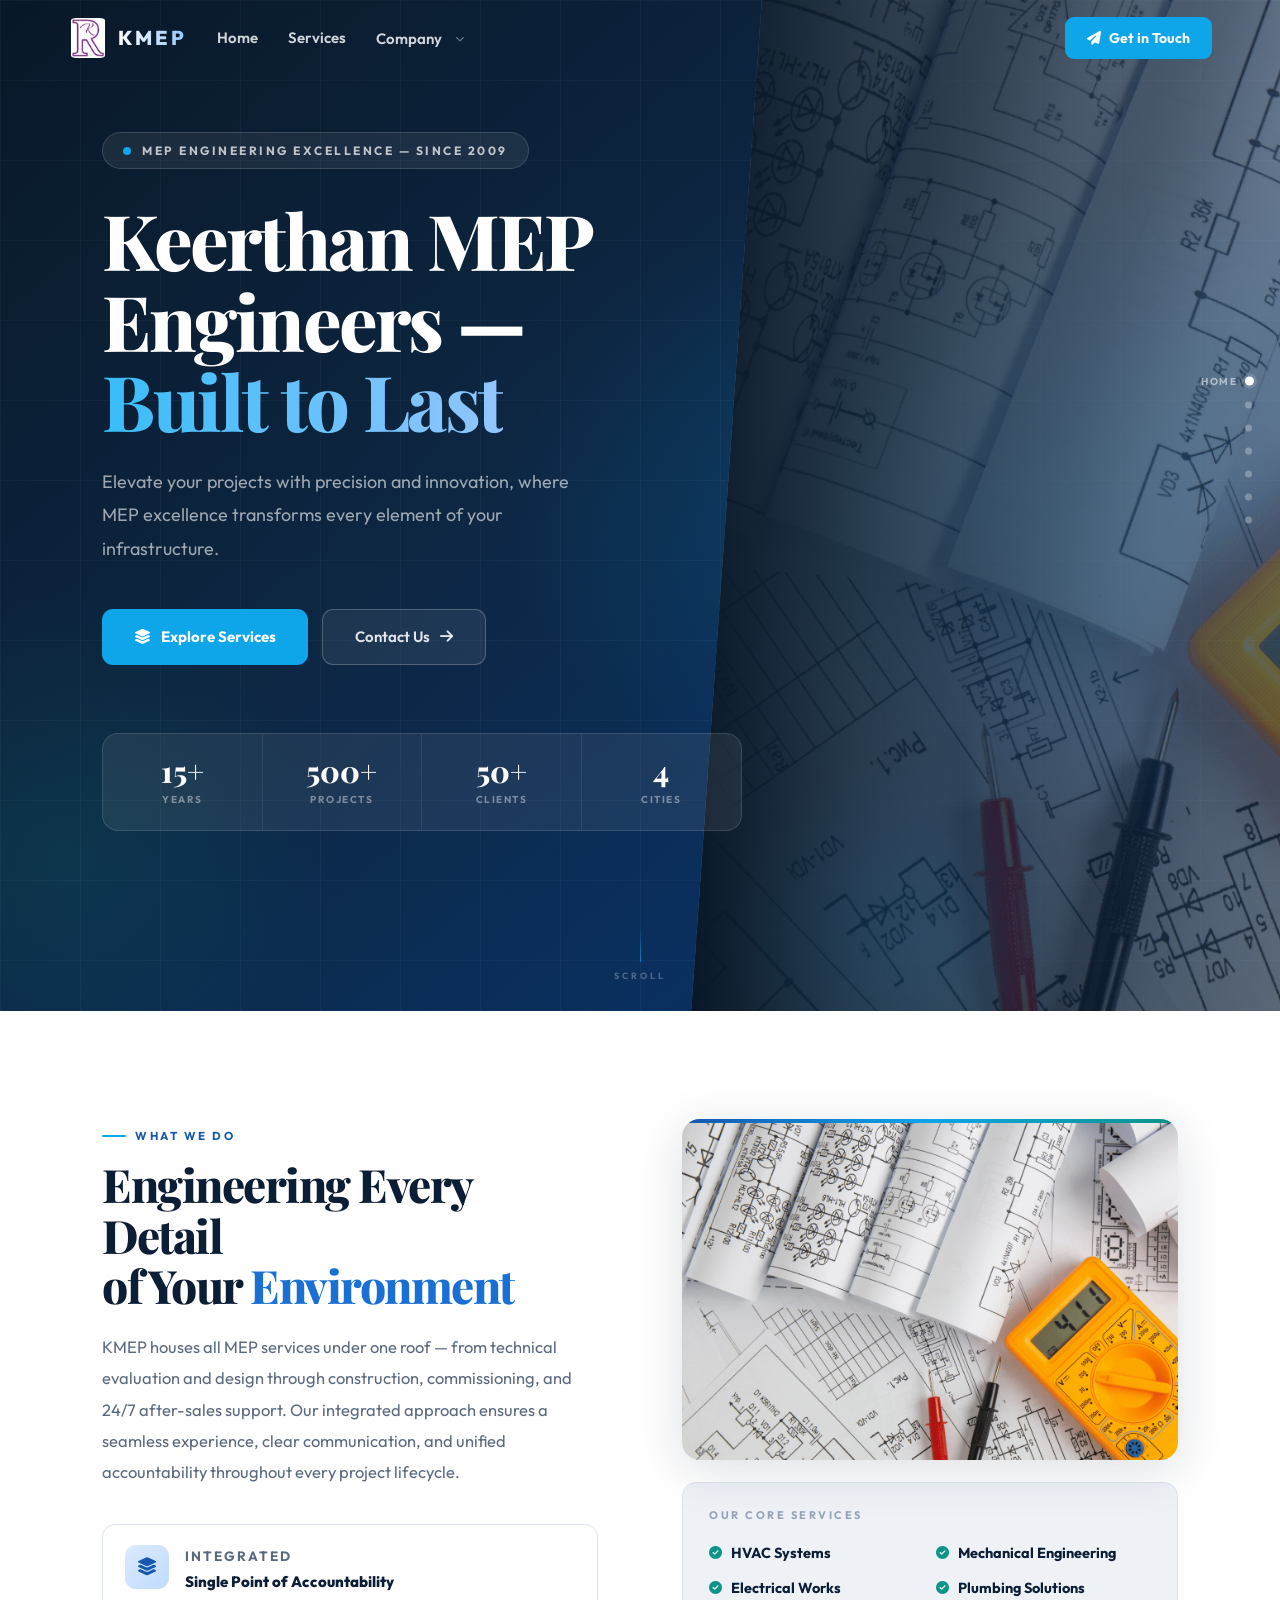
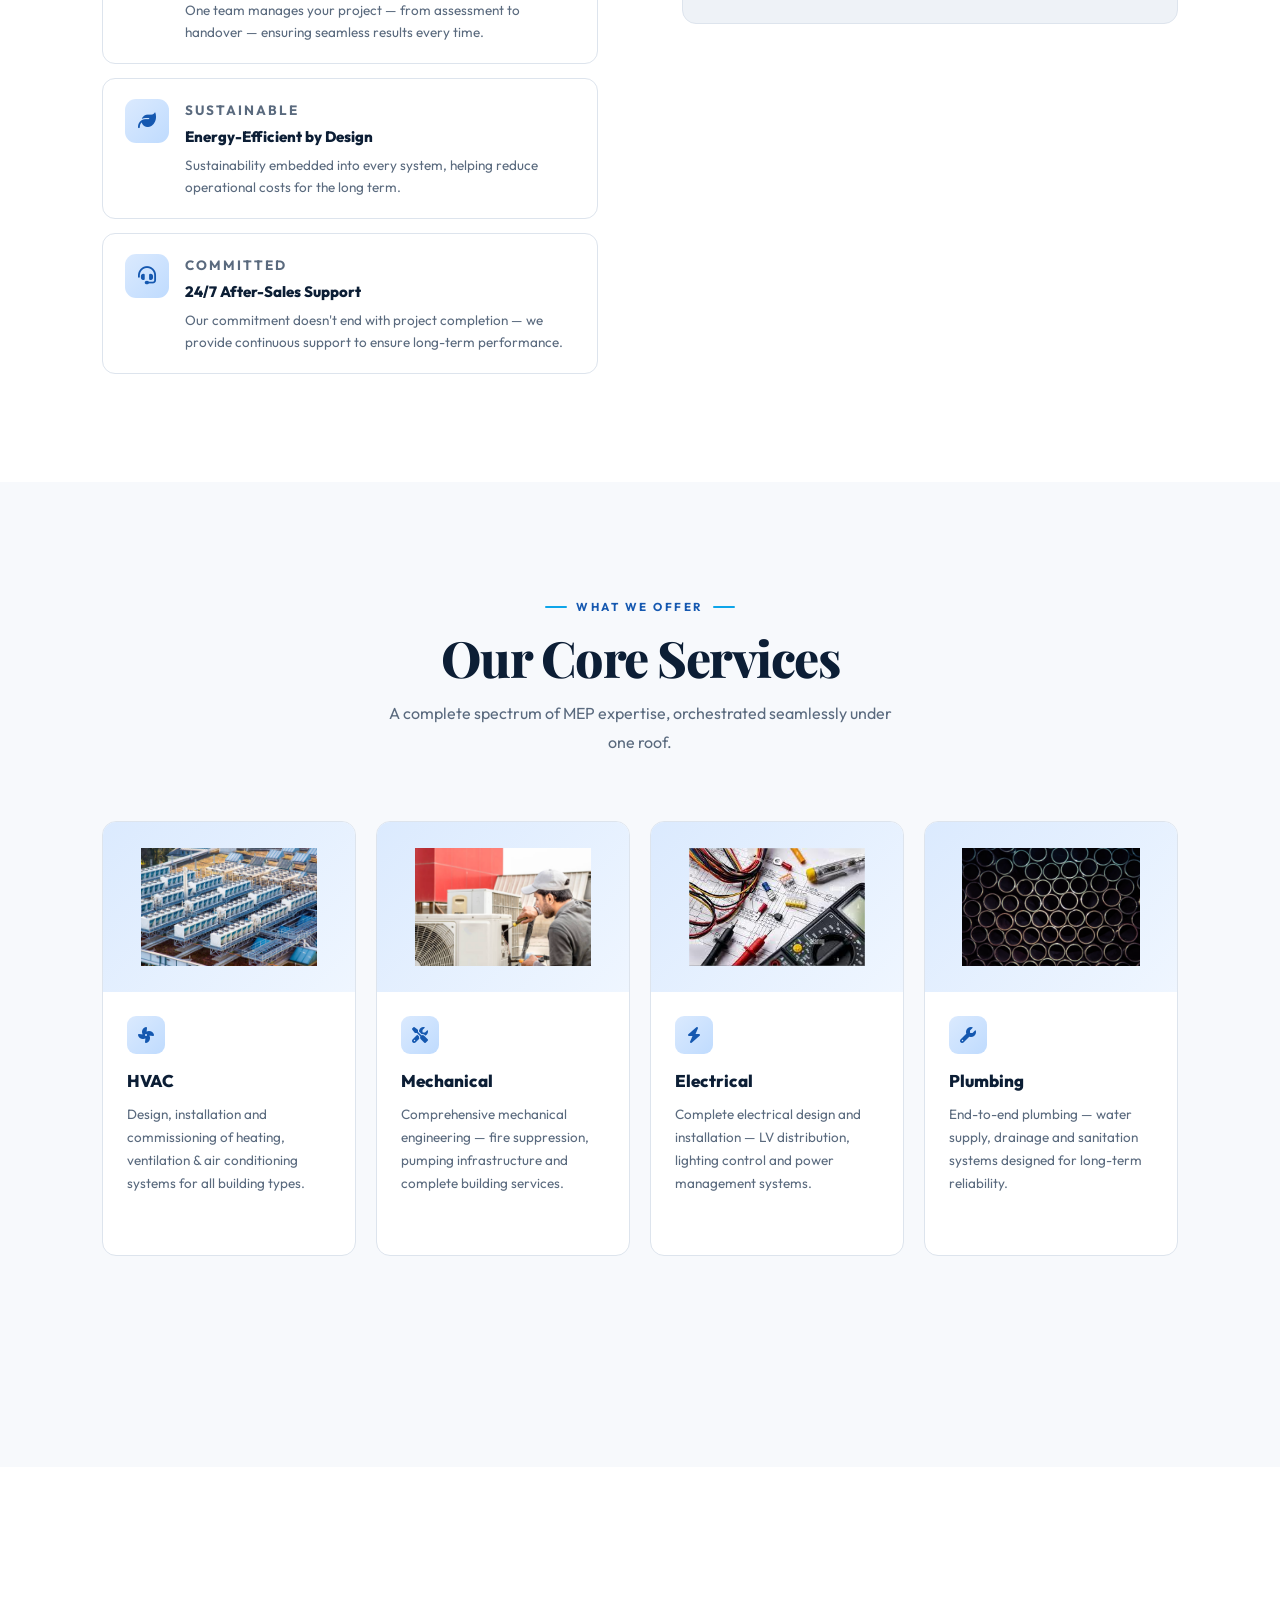
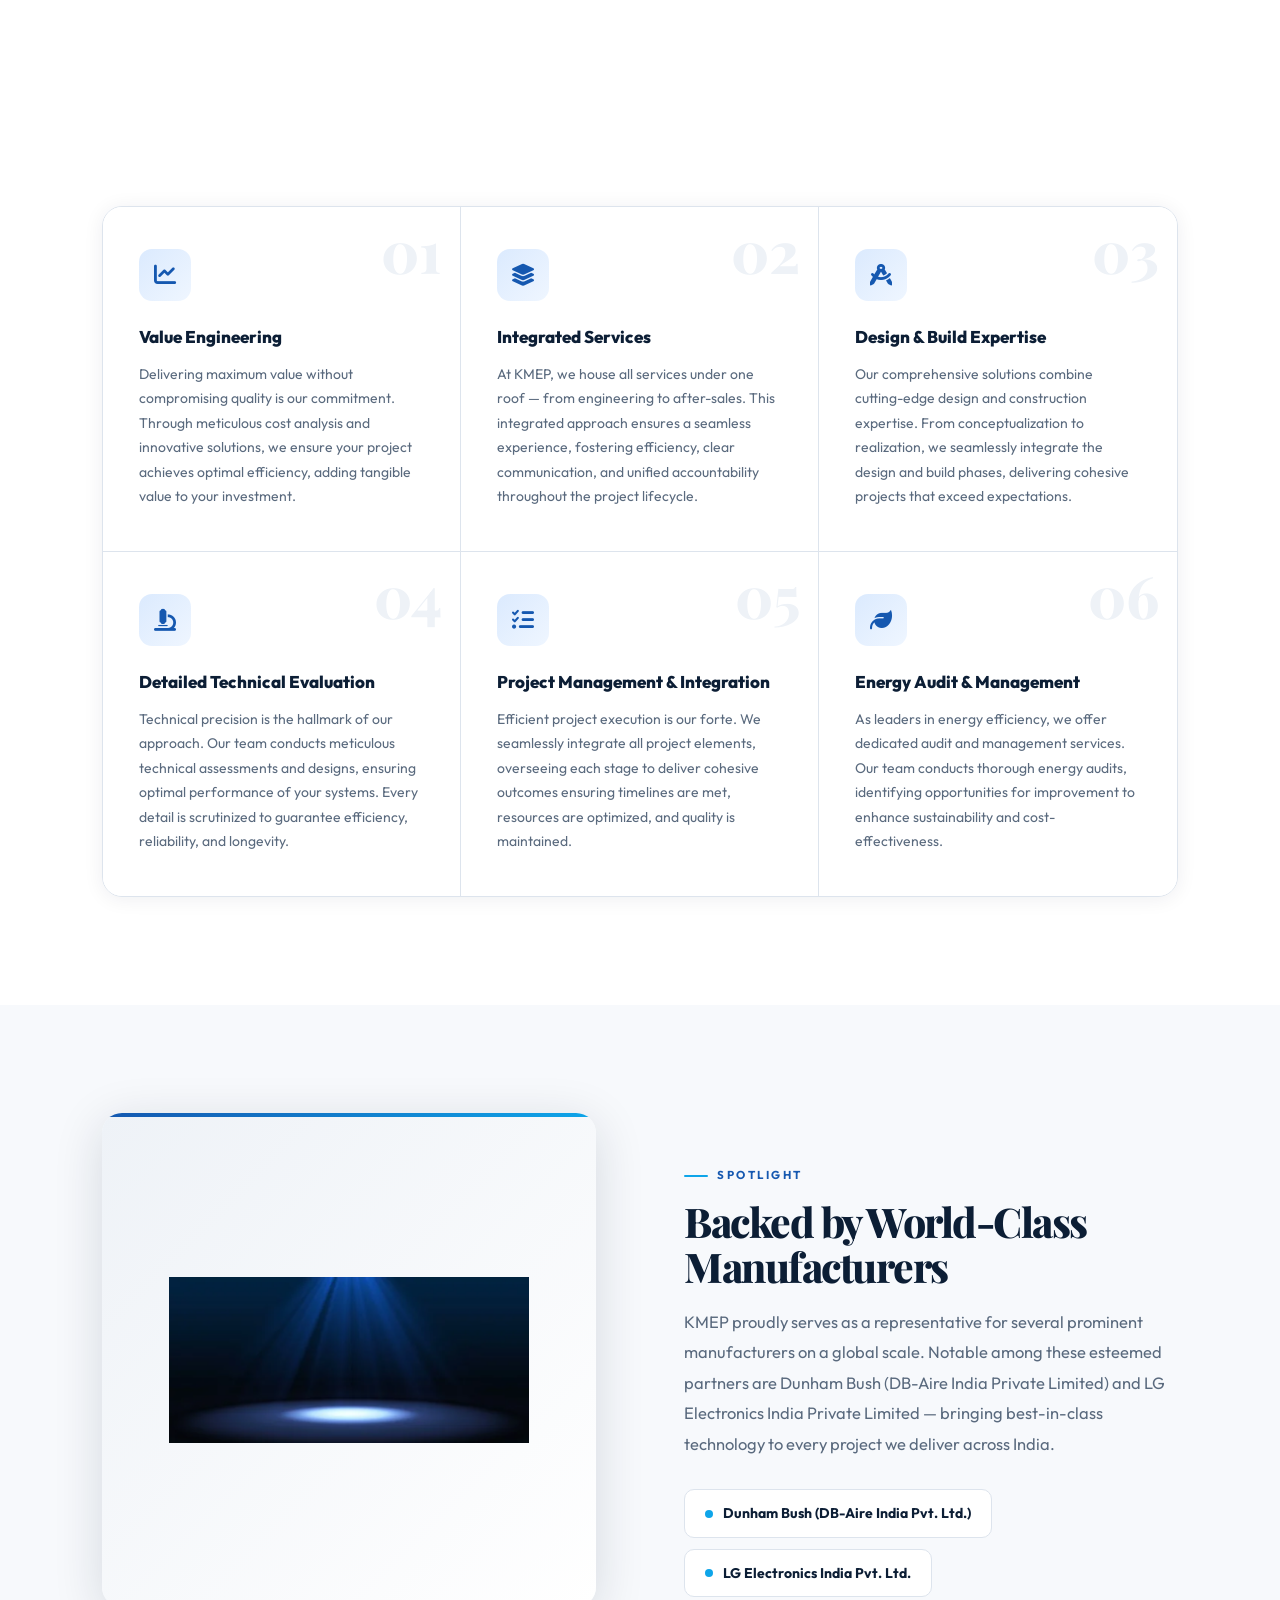
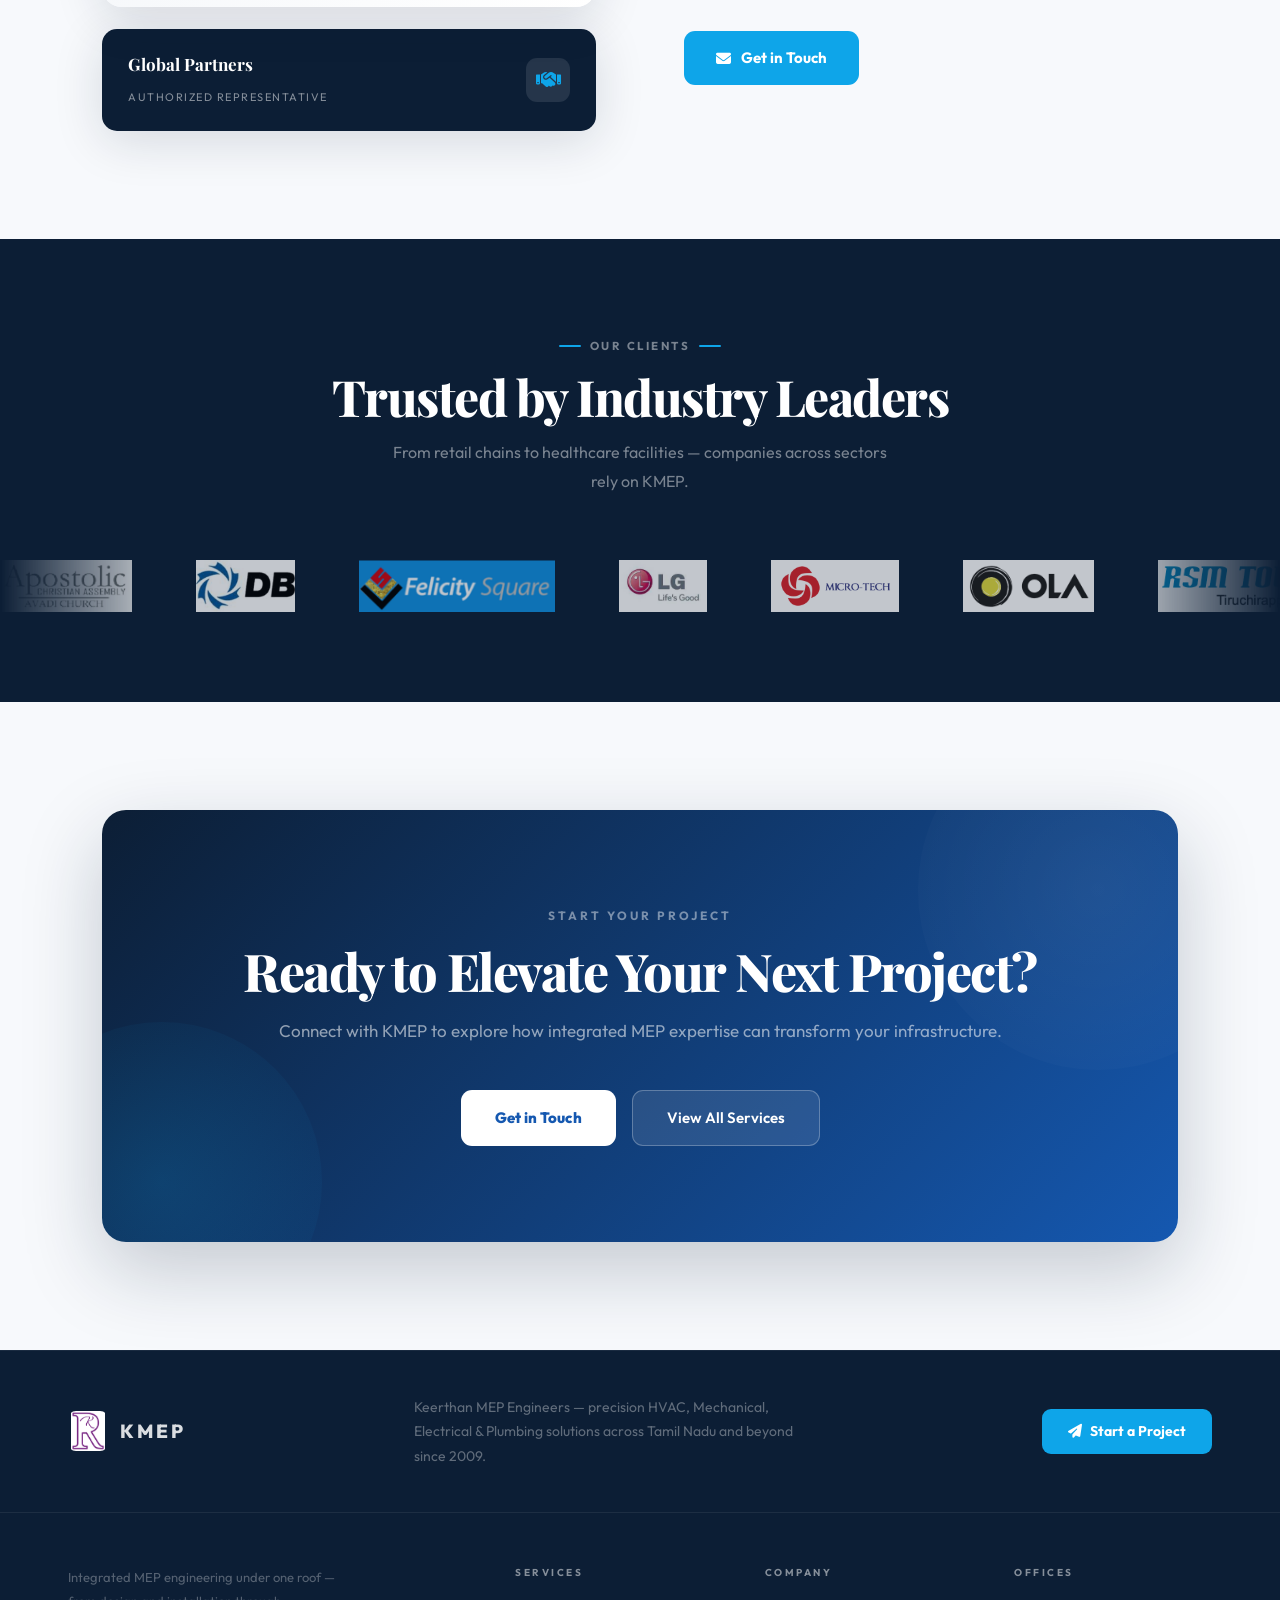
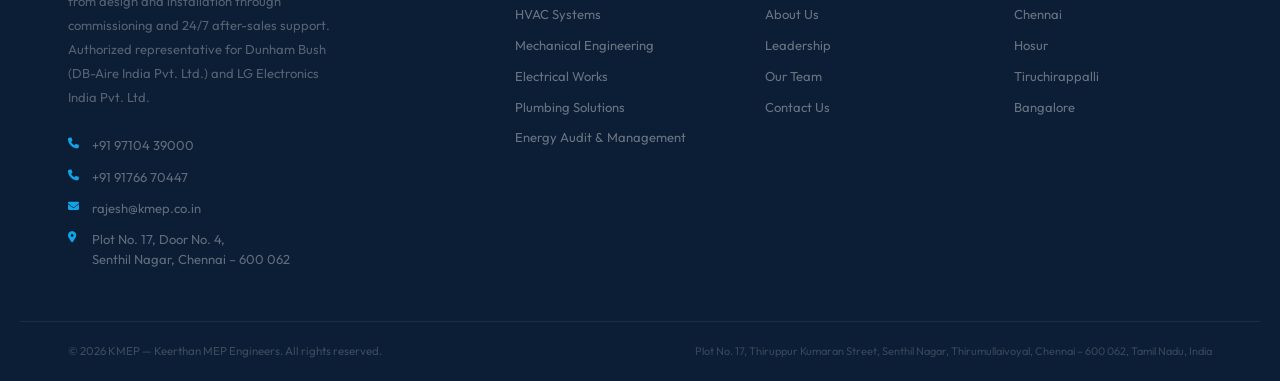
==== commit ff5ade1b: "Refactor responsive styles for improved layout Adjusted padding and font sizes for responsive design" ====
--- a/index.html
+++ b/index.html
@@ -900,6 +900,8 @@
       .sidenav.dk .dot:hover {
         background: rgba(255, 255, 255, 0.56);
       }
+
+      /* ── RESPONSIVE ── */
       @media (max-width: 1100px) {
         .about-grid {
           grid-template-columns: 1fr;
@@ -937,9 +939,10 @@
           display: none;
         }
       }
+
       @media (max-width: 860px) {
         #hero {
-          padding-top: calc(var(--NAV-H)+44px);
+          padding-top: calc(var(--NAV-H) + 44px);
           padding-bottom: 80px;
         }
         .hbg-photo {
@@ -1019,37 +1022,101 @@
           padding: 0 24px;
         }
       }
+
+      /* ── KEY FIX: iPhone SE / 375px ── */
       @media (max-width: 480px) {
+        /* Hero section spacing */
+        #hero {
+          padding-top: calc(var(--NAV-H) + 28px);
+          padding-bottom: 56px;
+          min-height: unset;
+        }
+        .hero-body {
+          padding: 0 20px;
+        }
+
+        /* Eyebrow pill: was overflowing — now wraps cleanly */
+        .hero-eyebrow {
+          display: flex; /* not inline-flex so it fits the row */
+          max-width: 100%;
+          padding: 7px 14px;
+          margin-bottom: 22px;
+          border-radius: 50px;
+          gap: 9px;
+          white-space: normal; /* allow text to wrap if needed */
+        }
+        .hero-eyebrow-text {
+          font-size: 10px;
+          letter-spacing: 1.6px;
+          line-height: 1.5;
+        }
+        .hero-pulse {
+          flex-shrink: 0;
+          align-self: center;
+        }
+
+        /* Heading */
         .hero-h1 {
-          font-size: clamp(36px, 10vw, 48px);
+          font-size: clamp(32px, 10vw, 44px);
           letter-spacing: -1.5px;
-        }
+          margin-bottom: 16px;
+        }
+
+        /* Sub */
+        .hero-sub {
+          font-size: 15px;
+          line-height: 1.75;
+          margin-bottom: 28px;
+        }
+
+        /* Buttons */
         .hero-btns {
           flex-direction: column;
+          gap: 10px;
         }
         .btn-sky,
         .btn-outline {
           width: 100%;
           justify-content: center;
+          padding: 14px 20px;
+          font-size: 14px;
+        }
+
+        /* Stats */
+        .hero-stats {
+          margin-top: 36px;
         }
         .hst-n {
-          font-size: 24px;
+          font-size: 22px;
         }
         .hst {
-          padding: 16px 10px;
-        }
+          padding: 14px 8px;
+        }
+
+        /* Service cards */
         .svc-card {
           flex-direction: column;
         }
         .svc-thumb {
           width: 100%;
-          height: 140px;
+          height: 130px;
         }
         .svc-thumb img {
-          height: 98px;
+          height: 90px;
+        }
+      }
+
+      /* Extra small (Galaxy Fold, etc.) */
+      @media (max-width: 360px) {
+        .hero-eyebrow-text {
+          font-size: 9px;
+          letter-spacing: 1.2px;
+        }
+        .hero-h1 {
+          font-size: 28px;
         }
         .hero-body {
-          padding: 0 18px;
+          padding: 0 16px;
         }
       }
     </style>
@@ -1065,6 +1132,7 @@
       <div class="dot" data-target="spotlight" data-label="Partners"></div>
       <div class="dot" data-target="clients" data-label="Clients"></div>
     </nav>
+
     <section id="hero">
       <div class="hbg-glow"></div>
       <div class="hbg-grid"></div>
@@ -1072,8 +1140,8 @@
       <div class="hbg-orb"></div>
       <div class="hero-body">
         <div class="hero-eyebrow">
-          <span class="hero-pulse"></span
-          ><span class="hero-eyebrow-text"
+          <span class="hero-pulse"></span>
+          <span class="hero-eyebrow-text"
             >MEP Engineering Excellence — Since 2009</span
           >
         </div>
@@ -1112,6 +1180,7 @@
         <span class="hcue-txt">Scroll</span>
       </div>
     </section>
+
     <section id="about">
       <div class="wrap">
         <div class="about-grid">
@@ -1202,8 +1271,8 @@
           </p>
         </div>
         <div class="svc-grid">
-          <a class="svc-card rv d1" href="services.html"
-            ><div class="svc-thumb">
+          <a class="svc-card rv d1" href="services.html">
+            <div class="svc-thumb">
               <img src="IMAGES/hvac.png" alt="HVAC" />
             </div>
             <div class="svc-body">
@@ -1217,10 +1286,11 @@
               </p>
               <div class="svc-link">
                 View Service <i class="fas fa-arrow-right"></i>
-              </div></div
-          ></a>
-          <a class="svc-card rv d2" href="services.html"
-            ><div class="svc-thumb">
+              </div>
+            </div>
+          </a>
+          <a class="svc-card rv d2" href="services.html">
+            <div class="svc-thumb">
               <img src="IMAGES/mechanical.png" alt="Mechanical" />
             </div>
             <div class="svc-body">
@@ -1236,10 +1306,11 @@
               </p>
               <div class="svc-link">
                 View Service <i class="fas fa-arrow-right"></i>
-              </div></div
-          ></a>
-          <a class="svc-card rv d3" href="services.html"
-            ><div class="svc-thumb">
+              </div>
+            </div>
+          </a>
+          <a class="svc-card rv d3" href="services.html">
+            <div class="svc-thumb">
               <img src="IMAGES/elctrical_.png" alt="Electrical" />
             </div>
             <div class="svc-body">
@@ -1253,10 +1324,11 @@
               </p>
               <div class="svc-link">
                 View Service <i class="fas fa-arrow-right"></i>
-              </div></div
-          ></a>
-          <a class="svc-card rv d4" href="services.html"
-            ><div class="svc-thumb">
+              </div>
+            </div>
+          </a>
+          <a class="svc-card rv d4" href="services.html">
+            <div class="svc-thumb">
               <img src="IMAGES/plumbing.png" alt="Plumbing" />
             </div>
             <div class="svc-body">
@@ -1270,8 +1342,9 @@
               </p>
               <div class="svc-link">
                 View Service <i class="fas fa-arrow-right"></i>
-              </div></div
-          ></a>
+              </div>
+            </div>
+          </a>
         </div>
         <p class="svc-note rv">
           <strong style="color: var(--navy)">Harmony in Every Detail:</strong>
@@ -1281,6 +1354,7 @@
         </p>
       </div>
     </section>
+
     <section id="why">
       <div class="wrap">
         <div class="sec-header rv">
@@ -1363,6 +1437,7 @@
         </div>
       </div>
     </section>
+
     <section id="spotlight">
       <div class="wrap">
         <div class="spot-grid">
@@ -1409,6 +1484,7 @@
         </div>
       </div>
     </section>
+
     <section id="clients">
       <div class="wrap">
         <div class="sec-header rv">
@@ -1429,59 +1505,100 @@
       </div>
       <div class="mq-wrap">
         <div class="mq-track">
-          <img src="IMAGES/CLIENTS/apostolic.png" alt="Apostolic" /><img
-            src="IMAGES/CLIENTS/db.png"
-            alt="DB"
-          /><img
-            src="IMAGES/CLIENTS/felicity-square.png"
-            alt="Felicity Square"
-          /><img src="IMAGES/CLIENTS/lg.png" alt="LG" /><img
-            src="IMAGES/CLIENTS/micro-tech.png"
-            alt="Micro Tech"
-          /><img src="IMAGES/CLIENTS/ola.png" alt="Ola" /><img
-            src="IMAGES/CLIENTS/rsm-towers.png"
-            alt="RSM Towers"
-          /><img src="IMAGES/CLIENTS/sarathas.png" alt="Sarathas" /><img
-            src="IMAGES/CLIENTS/svb.png"
-            alt="SVB"
-          /><img src="IMAGES/CLIENTS/taneira.png" alt="Taneira" /><img
-            src="IMAGES/CLIENTS/teal.png"
-            alt="Teal"
-          /><img
-            src="IMAGES/CLIENTS/titan-eyeplus.jpg"
-            alt="Titan EyePlus"
-          /><img src="IMAGES/CLIENTS/titan.png" alt="Titan" /><img
-            src="IMAGES/CLIENTS/client1.png"
-            alt="Client"
-          />
-          <img src="IMAGES/CLIENTS/apostolic.png" alt="Apostolic" /><img
-            src="IMAGES/CLIENTS/db.png"
-            alt="DB"
-          /><img
-            src="IMAGES/CLIENTS/felicity-square.png"
-            alt="Felicity Square"
-          /><img src="IMAGES/CLIENTS/lg.png" alt="LG" /><img
-            src="IMAGES/CLIENTS/micro-tech.png"
-            alt="Micro Tech"
-          /><img src="IMAGES/CLIENTS/ola.png" alt="Ola" /><img
-            src="IMAGES/CLIENTS/rsm-towers.png"
-            alt="RSM Towers"
-          /><img src="IMAGES/CLIENTS/sarathas.png" alt="Sarathas" /><img
-            src="IMAGES/CLIENTS/svb.png"
-            alt="SVB"
-          /><img src="IMAGES/CLIENTS/taneira.png" alt="Taneira" /><img
-            src="IMAGES/CLIENTS/teal.png"
-            alt="Teal"
-          /><img
-            src="IMAGES/CLIENTS/titan-eyeplus.jpg"
-            alt="Titan EyePlus"
-          /><img src="IMAGES/CLIENTS/titan.png" alt="Titan" /><img
-            src="IMAGES/CLIENTS/client1.png"
-            alt="Client"
-          />
+          <a href="projects.html"
+            ><img src="IMAGES/CLIENTS/apostolic.png" alt="Apostolic"
+          /></a>
+          <a href="projects.html"
+            ><img src="IMAGES/CLIENTS/db.png" alt="DB"
+          /></a>
+          <a href="projects.html"
+            ><img
+              src="IMAGES/CLIENTS/felicity-square.png"
+              alt="Felicity Square"
+          /></a>
+          <a href="projects.html"
+            ><img src="IMAGES/CLIENTS/lg.png" alt="LG"
+          /></a>
+          <a href="projects.html"
+            ><img src="IMAGES/CLIENTS/micro-tech.png" alt="Micro Tech"
+          /></a>
+          <a href="projects.html"
+            ><img src="IMAGES/CLIENTS/ola.png" alt="Ola"
+          /></a>
+          <a href="projects.html"
+            ><img src="IMAGES/CLIENTS/rsm-towers.png" alt="RSM Towers"
+          /></a>
+          <a href="projects.html"
+            ><img src="IMAGES/CLIENTS/sarathas.png" alt="Sarathas"
+          /></a>
+          <a href="projects.html"
+            ><img src="IMAGES/CLIENTS/svb.png" alt="SVB"
+          /></a>
+          <a href="projects.html"
+            ><img src="IMAGES/CLIENTS/taneira.png" alt="Taneira"
+          /></a>
+          <a href="projects.html"
+            ><img src="IMAGES/CLIENTS/teal.png" alt="Teal"
+          /></a>
+          <a href="projects.html"
+            ><img src="IMAGES/CLIENTS/titan-eyeplus.jpg" alt="Titan EyePlus"
+          /></a>
+          <a href="projects.html"
+            ><img src="IMAGES/CLIENTS/titan.png" alt="Titan"
+          /></a>
+          <a href="projects.html"
+            ><img src="IMAGES/CLIENTS/client1.png" alt="Client"
+          /></a>
+
+          <!-- duplicate for infinite scroll -->
+          <a href="projects.html"
+            ><img src="IMAGES/CLIENTS/apostolic.png" alt="Apostolic"
+          /></a>
+          <a href="projects.html"
+            ><img src="IMAGES/CLIENTS/db.png" alt="DB"
+          /></a>
+          <a href="projects.html"
+            ><img
+              src="IMAGES/CLIENTS/felicity-square.png"
+              alt="Felicity Square"
+          /></a>
+          <a href="projects.html"
+            ><img src="IMAGES/CLIENTS/lg.png" alt="LG"
+          /></a>
+          <a href="projects.html"
+            ><img src="IMAGES/CLIENTS/micro-tech.png" alt="Micro Tech"
+          /></a>
+          <a href="projects.html"
+            ><img src="IMAGES/CLIENTS/ola.png" alt="Ola"
+          /></a>
+          <a href="projects.html"
+            ><img src="IMAGES/CLIENTS/rsm-towers.png" alt="RSM Towers"
+          /></a>
+          <a href="projects.html"
+            ><img src="IMAGES/CLIENTS/sarathas.png" alt="Sarathas"
+          /></a>
+          <a href="projects.html"
+            ><img src="IMAGES/CLIENTS/svb.png" alt="SVB"
+          /></a>
+          <a href="projects.html"
+            ><img src="IMAGES/CLIENTS/taneira.png" alt="Taneira"
+          /></a>
+          <a href="projects.html"
+            ><img src="IMAGES/CLIENTS/teal.png" alt="Teal"
+          /></a>
+          <a href="projects.html"
+            ><img src="IMAGES/CLIENTS/titan-eyeplus.jpg" alt="Titan EyePlus"
+          /></a>
+          <a href="projects.html"
+            ><img src="IMAGES/CLIENTS/titan.png" alt="Titan"
+          /></a>
+          <a href="projects.html"
+            ><img src="IMAGES/CLIENTS/client1.png" alt="Client"
+          /></a>
         </div>
       </div>
     </section>
+
     <section id="cta" style="padding: 108px 0; background: var(--off)">
       <div class="wrap">
         <div class="cta-box rv">
@@ -1492,12 +1609,13 @@
             transform your infrastructure.
           </p>
           <div class="cta-btns">
-            <a href="contact-us.html" class="cta-btn1">Get in Touch</a
-            ><a href="services.html" class="cta-btn2">View All Services</a>
+            <a href="contact-us.html" class="cta-btn1">Get in Touch</a>
+            <a href="services.html" class="cta-btn2">View All Services</a>
           </div>
         </div>
       </div>
     </section>
+
     <kmep-footer></kmep-footer>
   </body>
 </html>
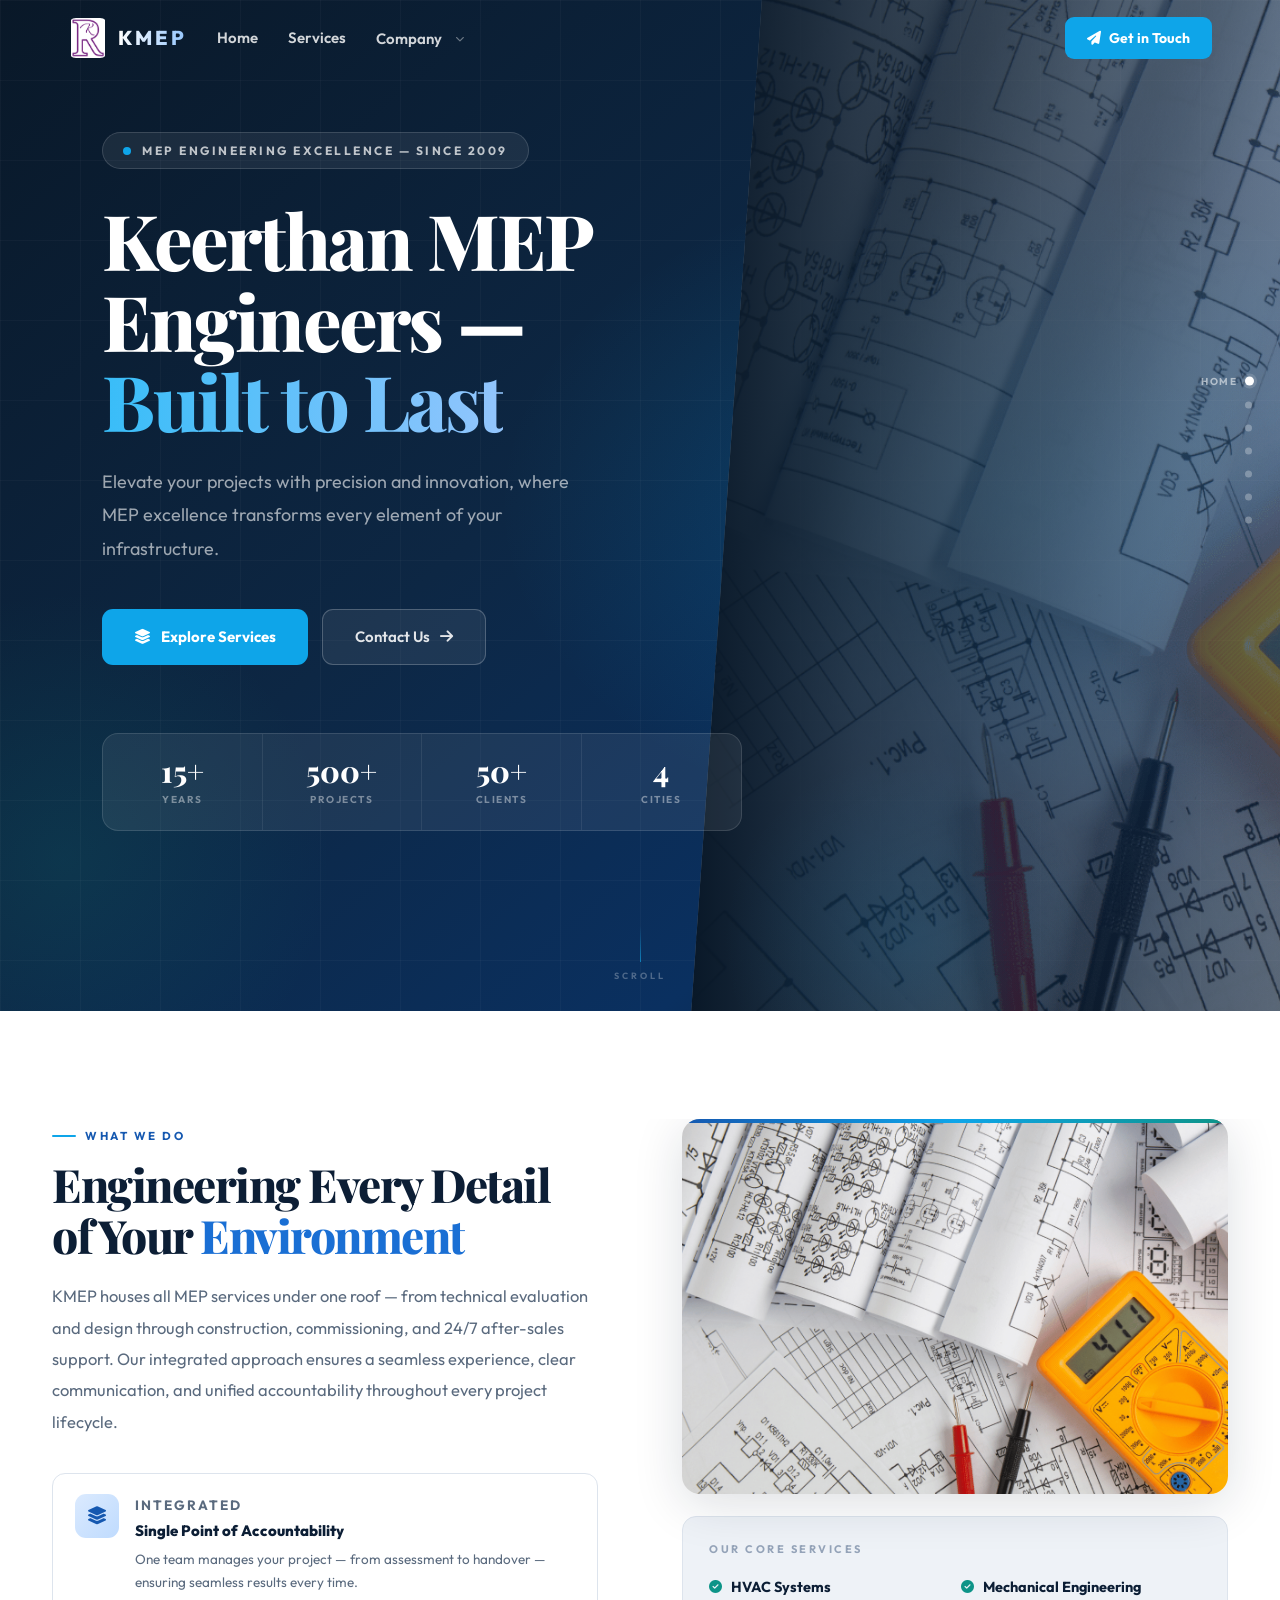
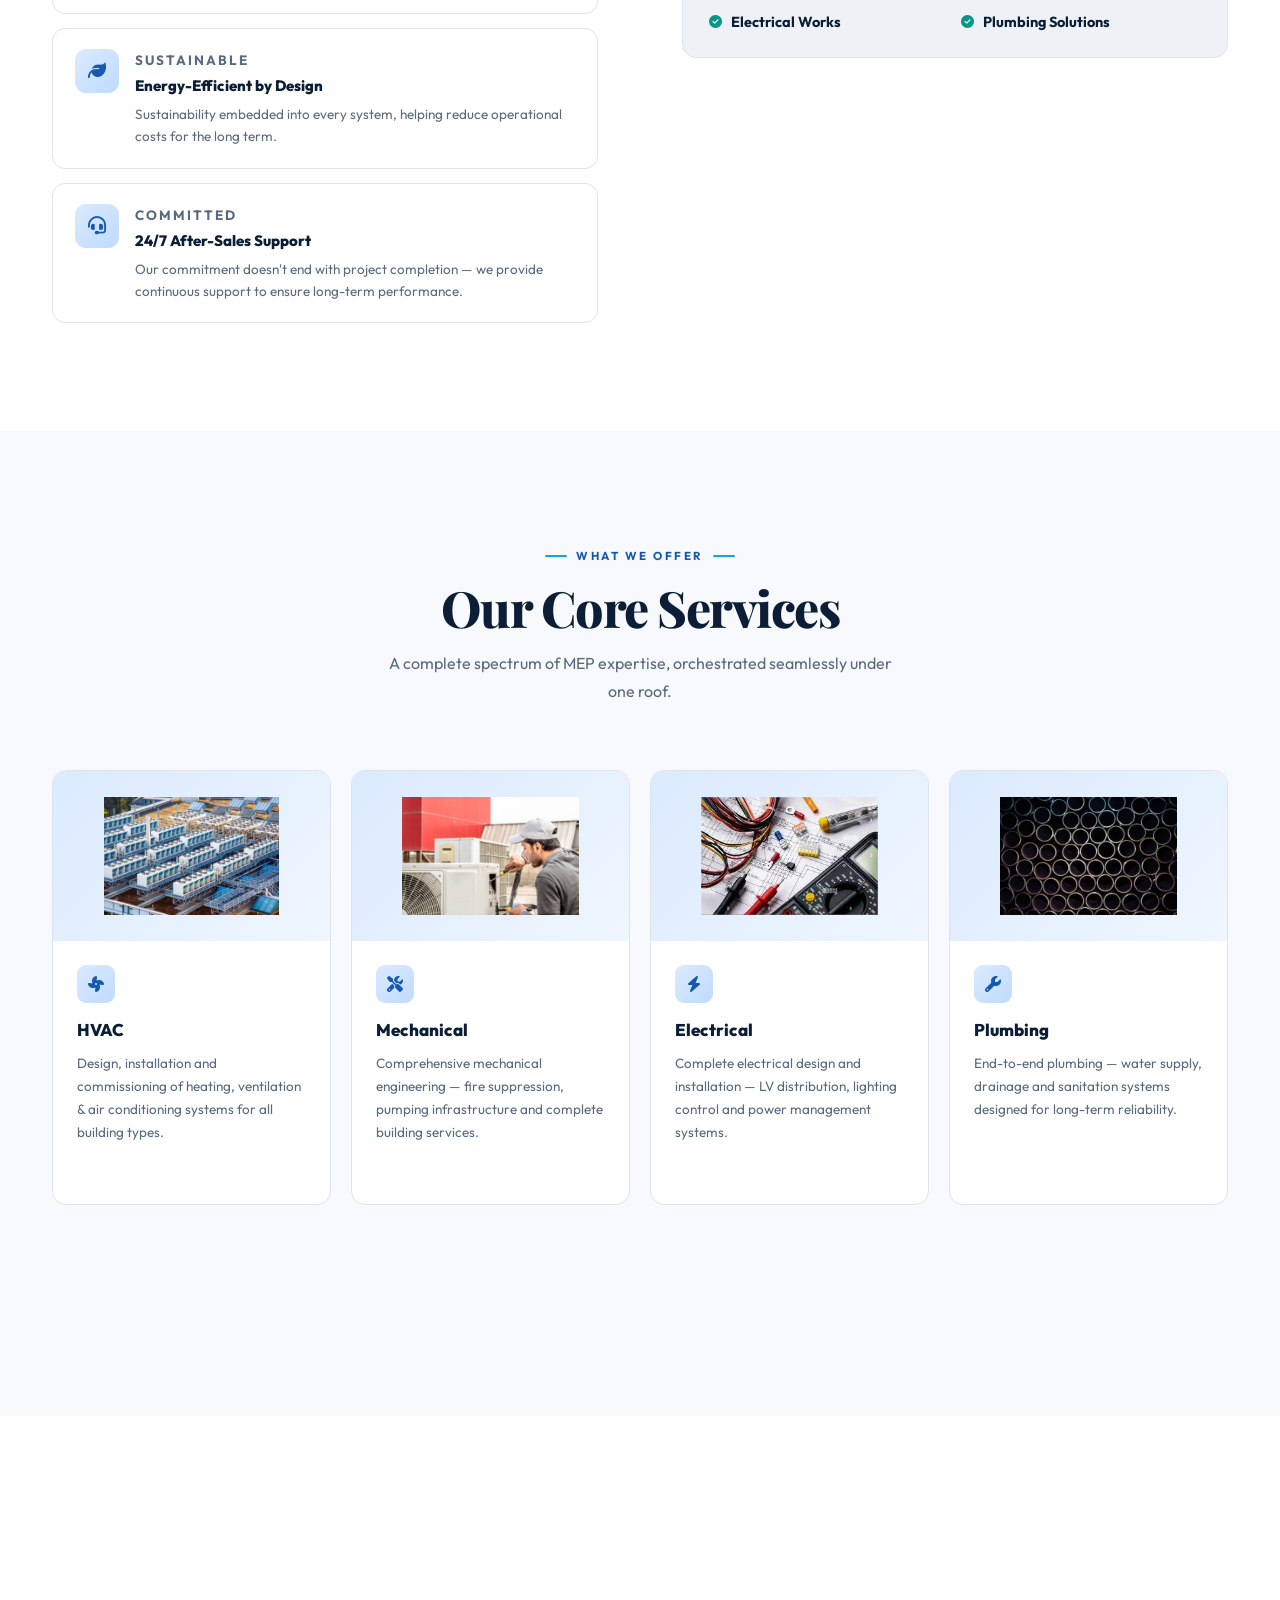
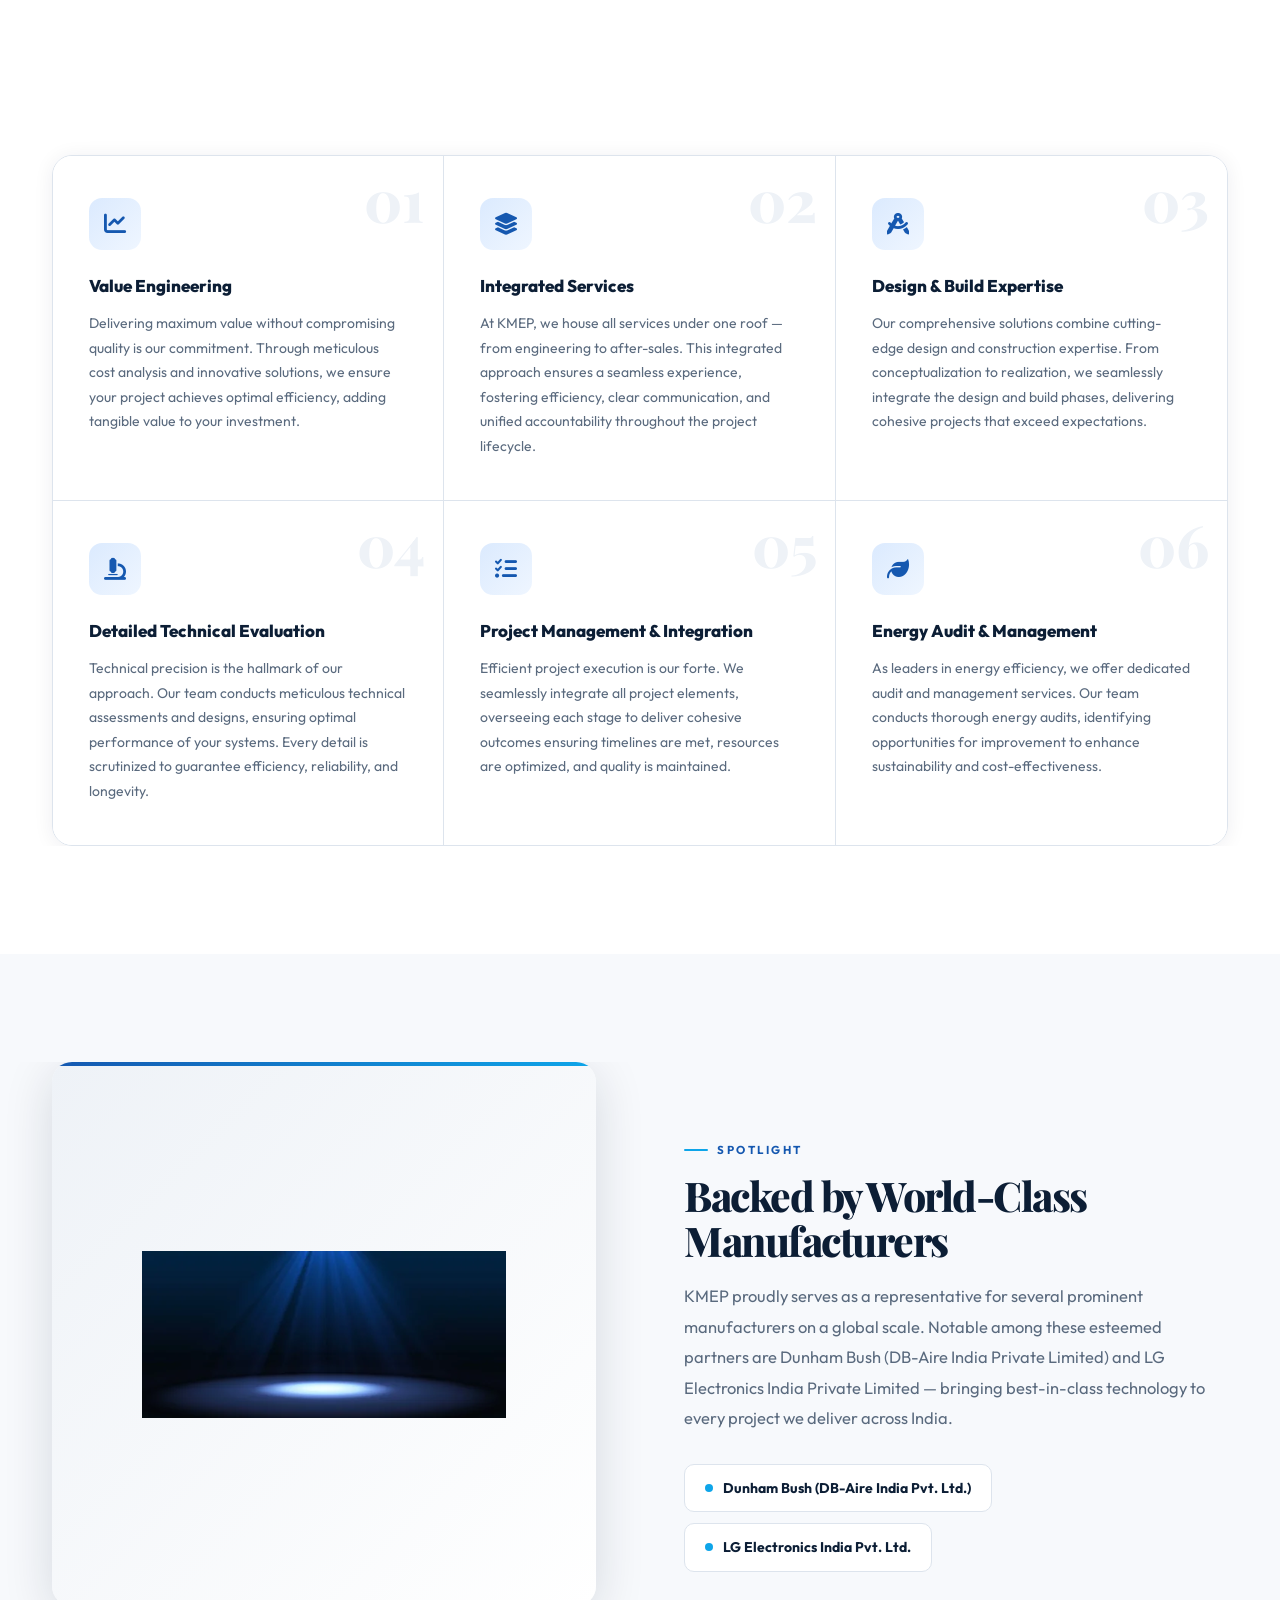
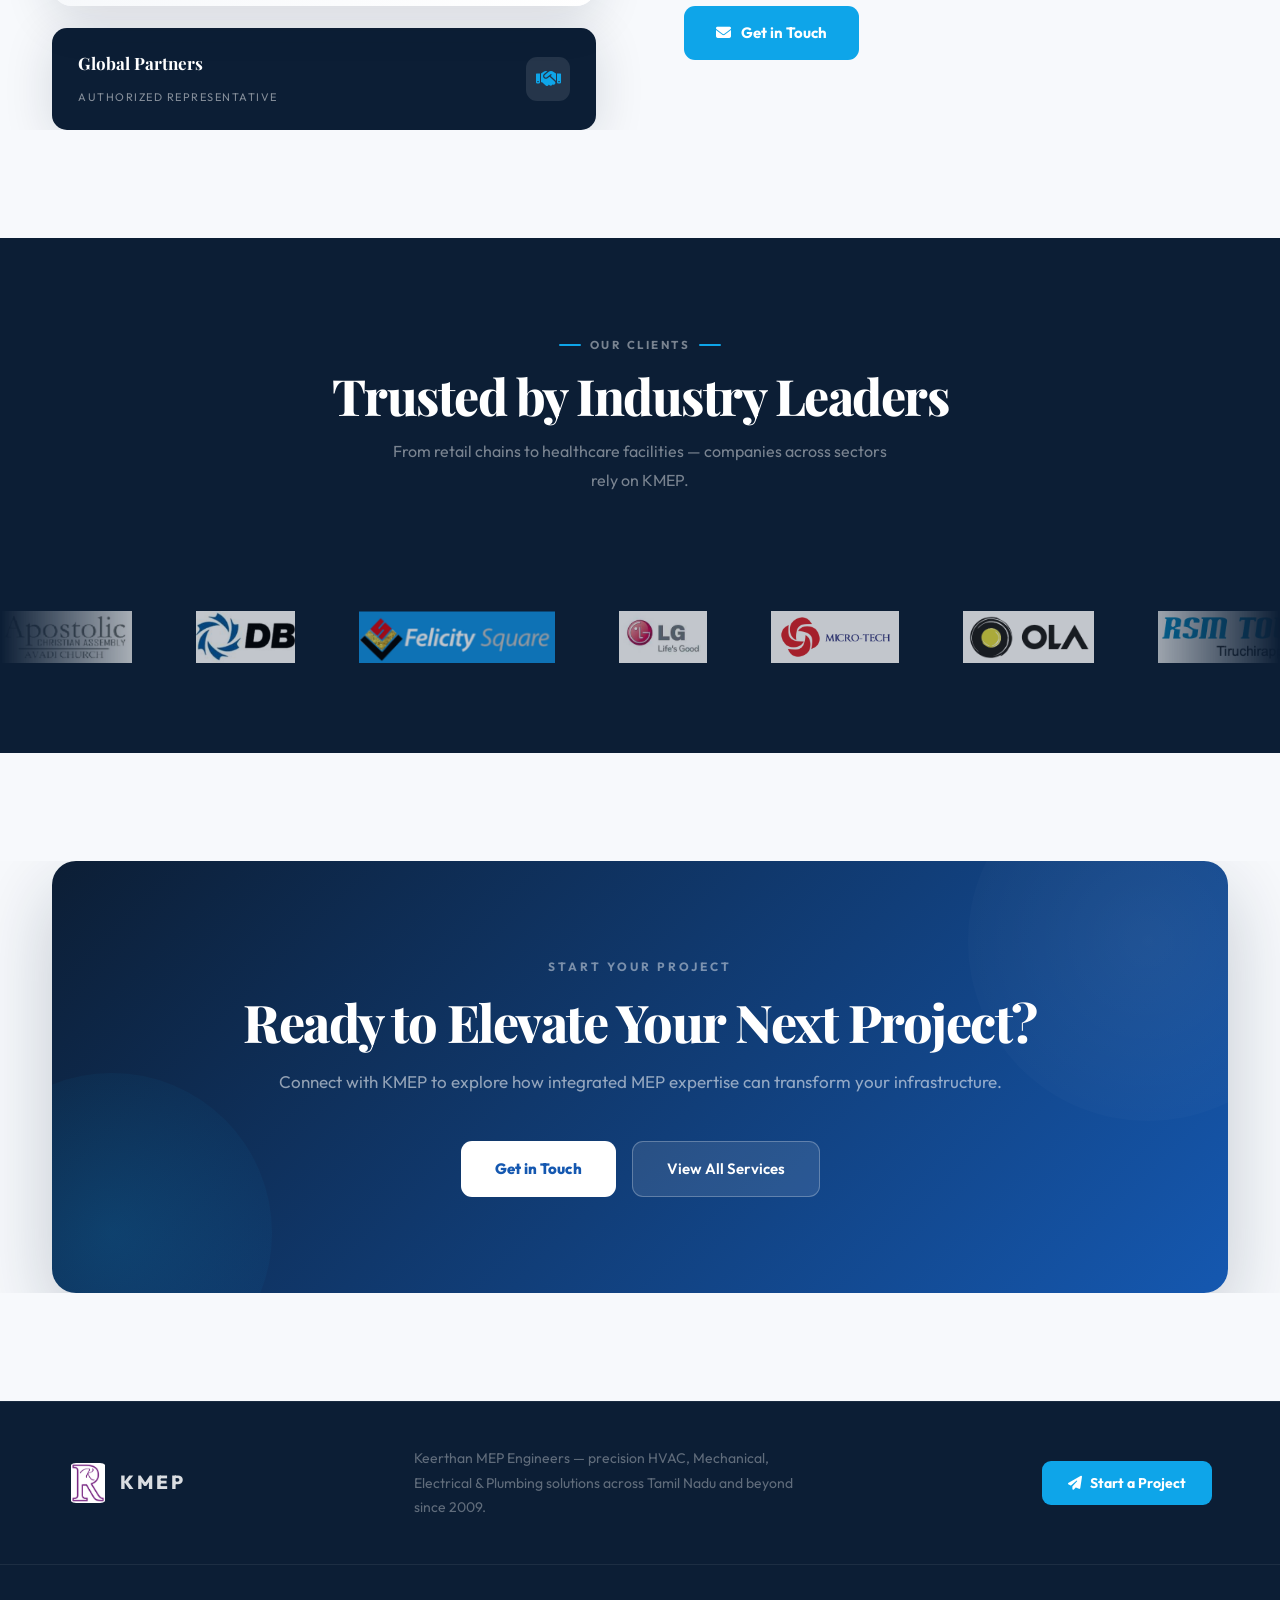
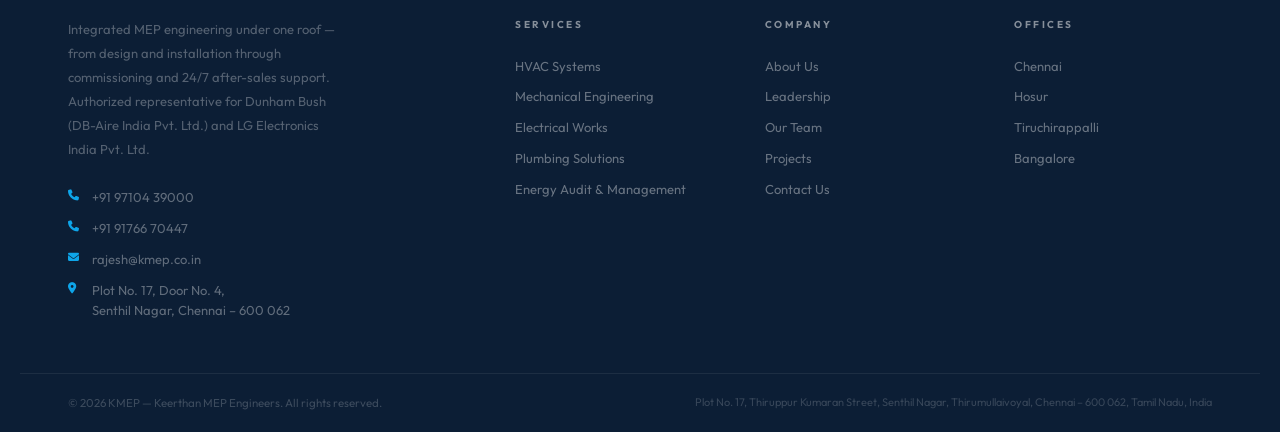
==== commit 69e2f448: "Implement global overflow guard and responsive adjustments Added global overflow guard styles to pre" ====
--- a/index.html
+++ b/index.html
@@ -16,7 +16,32 @@
     <link rel="stylesheet" href="style.css" />
     <script src="script.js" defer></script>
     <style>
-      /* Page-specific only */
+      /* ══════════════════════════════════════════
+       GLOBAL OVERFLOW GUARD
+       Prevents any section or component from
+       creating a horizontal scrollbar
+    ══════════════════════════════════════════ */
+      kmep-header,
+      kmep-footer,
+      section,
+      .wrap {
+        max-width: 100%;
+        overflow-x: hidden;
+      }
+      /* Hero sections are positioned so use clip instead */
+      #hero,
+      #about,
+      #services,
+      #why,
+      #spotlight,
+      #clients,
+      #cta {
+        overflow-x: clip;
+      }
+
+      /* ══════════════════════════════════════════
+       HERO
+    ══════════════════════════════════════════ */
       #hero {
         position: relative;
         display: flex;
@@ -31,7 +56,9 @@
           #0a3060 75%,
           #091e38 100%
         );
-        overflow: hidden;
+        overflow: hidden; /* clip ALL absolutely positioned children */
+        width: 100%;
+        max-width: 100%;
       }
       .hbg-glow {
         position: absolute;
@@ -107,6 +134,9 @@
           transparent 70%
         );
         pointer-events: none;
+        /* Prevent orb from creating horizontal scroll on narrow screens */
+        max-width: 80vw;
+        max-height: 80vw;
       }
       .hero-body {
         position: relative;
@@ -115,6 +145,7 @@
         max-width: 1180px;
         margin: 0 auto;
         padding: 0 52px;
+        box-sizing: border-box;
       }
       .hero-eyebrow,
       .hero-h1,
@@ -149,6 +180,7 @@
           transform: translateY(0);
         }
       }
+
       .hero-eyebrow {
         display: inline-flex;
         align-items: center;
@@ -289,6 +321,10 @@
           transform: scaleY(1);
         }
       }
+
+      /* ══════════════════════════════════════════
+       ABOUT
+    ══════════════════════════════════════════ */
       #about {
         padding: 108px 0;
         background: #fff;
@@ -432,6 +468,10 @@
         font-size: 13px;
         flex-shrink: 0;
       }
+
+      /* ══════════════════════════════════════════
+       SERVICES
+    ══════════════════════════════════════════ */
       #services {
         padding: 108px 0;
         background: var(--off);
@@ -571,6 +611,10 @@
         text-align: center;
         max-width: 800px;
       }
+
+      /* ══════════════════════════════════════════
+       WHY
+    ══════════════════════════════════════════ */
       #why {
         padding: 108px 0;
         background: #fff;
@@ -656,6 +700,10 @@
         color: var(--slate);
         line-height: 1.75;
       }
+
+      /* ══════════════════════════════════════════
+       SPOTLIGHT
+    ══════════════════════════════════════════ */
       #spotlight {
         padding: 108px 0;
         background: var(--off);
@@ -780,6 +828,10 @@
         background: var(--sky);
         flex-shrink: 0;
       }
+
+      /* ══════════════════════════════════════════
+       CLIENTS
+    ══════════════════════════════════════════ */
       #clients {
         padding: 90px 0;
         background: var(--navy);
@@ -813,11 +865,15 @@
       .mq-track:hover {
         animation-play-state: paused;
       }
+      .mq-track a {
+        display: flex;
+        align-items: center;
+        flex-shrink: 0;
+      }
       .mq-track img {
         height: 52px;
         width: auto;
         object-fit: contain;
-        flex-shrink: 0;
         opacity: 0.75;
         transition:
           opacity 0.3s,
@@ -835,6 +891,10 @@
           transform: translateX(-50%);
         }
       }
+
+      /* ══════════════════════════════════════════
+       SIDE NAV
+    ══════════════════════════════════════════ */
       .sidenav {
         position: fixed;
         right: 26px;
@@ -901,7 +961,20 @@
         background: rgba(255, 255, 255, 0.56);
       }
 
-      /* ── RESPONSIVE ── */
+      /* ══════════════════════════════════════════════════════
+       RESPONSIVE — INDEX PAGE
+       Breakpoints: 1440 | 1100 | 860 | 600 | 480 | 360
+    ══════════════════════════════════════════════════════ */
+
+      /* 1440px+ */
+      @media (min-width: 1440px) {
+        .hero-body {
+          max-width: 1320px;
+          padding: 0 64px;
+        }
+      }
+
+      /* ≤1100px — narrow desktop / large tablet landscape */
       @media (max-width: 1100px) {
         .about-grid {
           grid-template-columns: 1fr;
@@ -940,21 +1013,36 @@
         }
       }
 
+      /* ≤860px — tablet portrait */
       @media (max-width: 860px) {
         #hero {
-          padding-top: calc(var(--NAV-H) + 44px);
+          padding-top: calc(var(--NAV-H)+44px);
           padding-bottom: 80px;
+          min-height: unset;
         }
         .hbg-photo {
           display: none;
         }
+        .hbg-orb {
+          width: 220px;
+          height: 220px;
+          right: -40px;
+          bottom: -60px;
+        }
+        .hero-body {
+          padding: 0 24px;
+          overflow: visible;
+        }
         .hero-h1 {
           font-size: clamp(40px, 9vw, 58px);
+        }
+        .hero-sub {
+          font-size: 16px;
         }
         .hero-stats {
           grid-template-columns: repeat(2, 1fr);
           max-width: 100%;
-          margin-top: 52px;
+          margin-top: 48px;
         }
         .hst:nth-child(2) {
           border-right: none;
@@ -1001,6 +1089,10 @@
         .svc-link {
           display: none;
         }
+        .svc-note {
+          font-size: 14px;
+          margin-top: 28px;
+        }
         .why-grid {
           grid-template-columns: 1fr;
         }
@@ -1018,58 +1110,85 @@
         .svc-mini-grid {
           grid-template-columns: 1fr;
         }
-        .hero-body {
-          padding: 0 24px;
-        }
-      }
-
-      /* ── KEY FIX: iPhone SE / 375px ── */
-      @media (max-width: 480px) {
-        /* Hero section spacing */
+        .about-h {
+          font-size: clamp(26px, 5vw, 38px);
+        }
+        .about-p {
+          font-size: 15px;
+        }
+        .pillar {
+          padding: 16px 18px;
+        }
+        .spot-p {
+          font-size: 15px;
+        }
+        .spot-badge {
+          flex-direction: column;
+          align-items: flex-start;
+          gap: 10px;
+        }
+        .chips {
+          gap: 8px;
+        }
+        .chip {
+          padding: 10px 16px;
+          font-size: 13px;
+        }
+        .mq-wrap {
+          margin-top: 36px;
+        }
+        .mq-track {
+          gap: 44px;
+        }
+        .mq-track img {
+          height: 40px;
+        }
+      }
+
+      /* ≤600px — phones landscape / small tablets */
+      @media (max-width: 600px) {
         #hero {
-          padding-top: calc(var(--NAV-H) + 28px);
+          padding-top: calc(var(--NAV-H)+36px);
           padding-bottom: 56px;
-          min-height: unset;
         }
         .hero-body {
           padding: 0 20px;
-        }
-
-        /* Eyebrow pill: was overflowing — now wraps cleanly */
+          overflow: visible;
+        }
+        .hbg-orb {
+          width: 160px;
+          height: 160px;
+          right: -20px;
+          bottom: -40px;
+        }
+        /* Fix eyebrow overflow — key fix */
         .hero-eyebrow {
-          display: flex; /* not inline-flex so it fits the row */
+          display: flex;
           max-width: 100%;
+          width: fit-content;
           padding: 7px 14px;
-          margin-bottom: 22px;
-          border-radius: 50px;
-          gap: 9px;
-          white-space: normal; /* allow text to wrap if needed */
+          margin-bottom: 20px;
+          gap: 8px;
+          white-space: normal;
         }
         .hero-eyebrow-text {
-          font-size: 10px;
-          letter-spacing: 1.6px;
-          line-height: 1.5;
+          font-size: 10.5px;
+          letter-spacing: 1.8px;
+          line-height: 1.4;
         }
         .hero-pulse {
           flex-shrink: 0;
           align-self: center;
         }
-
-        /* Heading */
         .hero-h1 {
-          font-size: clamp(32px, 10vw, 44px);
-          letter-spacing: -1.5px;
-          margin-bottom: 16px;
-        }
-
-        /* Sub */
+          font-size: clamp(36px, 9vw, 52px);
+          letter-spacing: -2px;
+          margin-bottom: 18px;
+        }
         .hero-sub {
           font-size: 15px;
-          line-height: 1.75;
           margin-bottom: 28px;
         }
-
-        /* Buttons */
         .hero-btns {
           flex-direction: column;
           gap: 10px;
@@ -1081,48 +1200,265 @@
           padding: 14px 20px;
           font-size: 14px;
         }
-
-        /* Stats */
         .hero-stats {
           margin-top: 36px;
         }
         .hst-n {
+          font-size: 24px;
+        }
+        .hst {
+          padding: 16px 10px;
+        }
+        #about,
+        #services,
+        #why,
+        #spotlight {
+          padding: 60px 0;
+        }
+        #clients,
+        #cta {
+          padding: 52px 0;
+        }
+        .svc-card {
+          flex-direction: column;
+        }
+        .svc-thumb {
+          width: 100%;
+          height: 140px;
+        }
+        .svc-thumb img {
+          height: 100px;
+        }
+        .svc-grid {
+          gap: 12px;
+        }
+        .pillar-list {
+          gap: 10px;
+        }
+        .p-ico {
+          width: 38px;
+          height: 38px;
+          font-size: 15px;
+        }
+        .wc {
+          padding: 24px 20px;
+        }
+        .wc-ico {
+          width: 44px;
+          height: 44px;
+          font-size: 18px;
+          margin-bottom: 14px;
+        }
+        .wc-title {
+          font-size: 15px;
+        }
+        .wc-desc {
+          font-size: 13px;
+        }
+        .mq-track {
+          gap: 32px;
+        }
+        .mq-track img {
+          height: 34px;
+        }
+      }
+
+      /* ≤480px — iPhone SE and typical portrait phones */
+      @media (max-width: 480px) {
+        /* Enough top padding so eyebrow never overlaps the fixed header */
+        #hero {
+          padding-top: calc(var(--NAV-H) + 36px);
+          padding-bottom: 48px;
+        }
+        /* Remove overflow:hidden from hero-body — it was clipping the left padding visually */
+        .hero-body {
+          padding: 0 20px;
+          overflow: visible;
+        }
+        .hbg-orb {
+          display: none;
+        }
+        .hero-eyebrow {
+          padding: 6px 12px;
+          margin-bottom: 16px;
+          gap: 7px;
+        }
+        .hero-eyebrow-text {
+          font-size: 10px;
+          letter-spacing: 1.5px;
+        }
+        .hero-h1 {
+          font-size: clamp(32px, 9vw, 44px);
+          letter-spacing: -1.5px;
+          margin-bottom: 14px;
+        }
+        .hero-sub {
+          font-size: 14.5px;
+          line-height: 1.7;
+          margin-bottom: 24px;
+        }
+        .hero-stats {
+          margin-top: 28px;
+          border-radius: 12px;
+        }
+        .hst-n {
           font-size: 22px;
         }
         .hst {
           padding: 14px 8px;
         }
-
-        /* Service cards */
-        .svc-card {
-          flex-direction: column;
+        .hst-l {
+          font-size: 9px;
+          letter-spacing: 1px;
+        }
+        .about-h {
+          font-size: clamp(22px, 7vw, 30px);
+        }
+        .about-p {
+          font-size: 14px;
+          margin-bottom: 24px;
+        }
+        .pillar {
+          padding: 14px 16px;
+          gap: 12px;
+        }
+        .p-ico {
+          width: 34px;
+          height: 34px;
+          font-size: 13px;
+        }
+        .pillar h3 {
+          font-size: 14px;
+        }
+        .pillar p {
+          font-size: 12.5px;
+        }
+        .svc-mini {
+          padding: 18px;
+        }
+        .svc-mini-row {
+          font-size: 13px;
+        }
+        #about,
+        #services,
+        #why,
+        #spotlight {
+          padding: 48px 0;
+        }
+        #clients,
+        #cta {
+          padding: 44px 0;
         }
         .svc-thumb {
-          width: 100%;
-          height: 130px;
+          height: 120px;
         }
         .svc-thumb img {
-          height: 90px;
-        }
-      }
-
-      /* Extra small (Galaxy Fold, etc.) */
+          height: 86px;
+        }
+        .svc-name {
+          font-size: 15px;
+        }
+        .svc-desc {
+          font-size: 12.5px;
+        }
+        .svc-body {
+          padding: 14px;
+        }
+        .spot-h {
+          font-size: clamp(20px, 6vw, 28px);
+          margin-bottom: 12px;
+        }
+        .spot-p {
+          font-size: 14px;
+          margin-bottom: 20px;
+        }
+        .spot-img {
+          padding: 24px;
+        }
+        .chip {
+          padding: 9px 14px;
+          font-size: 12.5px;
+        }
+        .chips {
+          gap: 7px;
+          margin-bottom: 22px;
+        }
+        .sb-t strong {
+          font-size: 15px;
+        }
+        .sb-t small {
+          font-size: 10px;
+        }
+        .spot-badge {
+          padding: 16px 18px;
+          border-radius: 12px;
+        }
+      }
+
+      /* ≤360px — Galaxy Fold / very small phones */
       @media (max-width: 360px) {
+        .hero-body {
+          padding: 0 14px;
+        }
         .hero-eyebrow-text {
           font-size: 9px;
           letter-spacing: 1.2px;
         }
         .hero-h1 {
           font-size: 28px;
-        }
-        .hero-body {
-          padding: 0 16px;
+          letter-spacing: -1px;
+        }
+        .hero-sub {
+          font-size: 13.5px;
+        }
+        .hst-n {
+          font-size: 20px;
+        }
+        .hst {
+          padding: 12px 6px;
+        }
+        .btn-sky,
+        .btn-outline {
+          font-size: 13px;
+          padding: 12px 16px;
+        }
+        .about-h {
+          font-size: 22px;
+        }
+        .pillar {
+          padding: 12px 14px;
+          gap: 10px;
+        }
+        .p-ico {
+          width: 30px;
+          height: 30px;
+          font-size: 12px;
+        }
+        .wc {
+          padding: 20px 16px;
+        }
+        .wc-title {
+          font-size: 14px;
+        }
+        .wc-desc {
+          font-size: 12.5px;
+        }
+        .chip {
+          padding: 8px 12px;
+          font-size: 12px;
+        }
+        .spot-h {
+          font-size: 20px;
+        }
+        .spot-p {
+          font-size: 13px;
         }
       }
     </style>
   </head>
   <body>
     <kmep-header></kmep-header>
+
     <nav class="sidenav" id="sideNav">
       <div class="dot on" data-target="hero" data-label="Home"></div>
       <div class="dot" data-target="about" data-label="About"></div>
@@ -1133,6 +1469,7 @@
       <div class="dot" data-target="clients" data-label="Clients"></div>
     </nav>
 
+    <!-- HERO -->
     <section id="hero">
       <div class="hbg-glow"></div>
       <div class="hbg-grid"></div>
@@ -1181,6 +1518,7 @@
       </div>
     </section>
 
+    <!-- ABOUT -->
     <section id="about">
       <div class="wrap">
         <div class="about-grid">
@@ -1258,11 +1596,12 @@
       </div>
     </section>
 
+    <!-- SERVICES -->
     <section id="services">
       <div class="wrap">
         <div class="sec-header rv">
           <p class="sec-tag-c">What We Offer</p>
-          <h2 class="display-h" style="font-size: clamp(30px, 4vw, 50px)">
+          <h2 class="display-h" style="font-size: clamp(28px, 4vw, 50px)">
             Our Core Services
           </h2>
           <p class="sec-sub">
@@ -1355,11 +1694,12 @@
       </div>
     </section>
 
+    <!-- WHY -->
     <section id="why">
       <div class="wrap">
         <div class="sec-header rv">
           <p class="sec-tag-c">Why KMEP</p>
-          <h2 class="display-h" style="font-size: clamp(30px, 4vw, 50px)">
+          <h2 class="display-h" style="font-size: clamp(28px, 4vw, 50px)">
             Built Different
           </h2>
           <p class="sec-sub">
@@ -1438,6 +1778,7 @@
       </div>
     </section>
 
+    <!-- SPOTLIGHT -->
     <section id="spotlight">
       <div class="wrap">
         <div class="spot-grid">
@@ -1485,6 +1826,7 @@
       </div>
     </section>
 
+    <!-- CLIENTS -->
     <section id="clients">
       <div class="wrap">
         <div class="sec-header rv">
@@ -1493,7 +1835,7 @@
           </p>
           <h2
             class="display-h"
-            style="font-size: clamp(30px, 4vw, 50px); color: #fff"
+            style="font-size: clamp(28px, 4vw, 50px); color: #fff"
           >
             Trusted by Industry Leaders
           </h2>
@@ -1549,8 +1891,6 @@
           <a href="projects.html"
             ><img src="IMAGES/CLIENTS/client1.png" alt="Client"
           /></a>
-
-          <!-- duplicate for infinite scroll -->
           <a href="projects.html"
             ><img src="IMAGES/CLIENTS/apostolic.png" alt="Apostolic"
           /></a>
@@ -1599,6 +1939,7 @@
       </div>
     </section>
 
+    <!-- CTA -->
     <section id="cta" style="padding: 108px 0; background: var(--off)">
       <div class="wrap">
         <div class="cta-box rv">
--- a/style.css
+++ b/style.css
@@ -1,5 +1,11 @@
- *, *::before, *::after { box-sizing: border-box; margin: 0; padding: 0; }
-html { scroll-behavior: smooth; }
+*, *::before, *::after { box-sizing: border-box; margin: 0; padding: 0; }
+
+/* Global overflow lock — prevents ANY element causing horizontal scroll */
+html {
+  scroll-behavior: smooth;
+  overflow-x: hidden;
+  max-width: 100%;
+}
 body {
   font-family: "Outfit", sans-serif;
   background: #fff;
@@ -7,13 +13,17 @@
   -webkit-font-smoothing: antialiased;
   -moz-osx-font-smoothing: grayscale;
   overflow-x: hidden;
+  max-width: 100%;
+  width: 100%;
   line-height: 1.6;
 }
-a  { color: inherit; text-decoration: none; }
+a   { color: inherit; text-decoration: none; }
 img { display: block; max-width: 100%; height: auto; }
 ul  { list-style: none; }
 
-/* ── Design tokens ──────────────────────────────────────── */
+/* ═══════════════════════════════════════════
+   DESIGN TOKENS
+═══════════════════════════════════════════ */
 :root {
   --navy:   #0c1e35;
   --blue:   #1558b0;
@@ -31,14 +41,24 @@
   --NAV-H:  76px;
 }
 
-/* ── Layout ─────────────────────────────────────────────── */
+/* ═══════════════════════════════════════════
+   LAYOUT
+═══════════════════════════════════════════ */
 .wrap {
   max-width: 1180px;
   margin: 0 auto;
   padding: 0 52px;
-}
-
-/* ── Scroll reveal ──────────────────────────────────────── */
+  /* Hard cap — never wider than viewport */
+  box-sizing: border-box;
+  width: 100%;
+}
+
+/* Global section overflow guard */
+section { overflow-x: clip; width: 100%; max-width: 100%; }
+
+/* ═══════════════════════════════════════════
+   SCROLL REVEAL
+═══════════════════════════════════════════ */
 .rv   { opacity:0; transform:translateY(28px); transition:opacity .65s ease,transform .65s ease; }
 .rv-l { opacity:0; transform:translateX(-28px); transition:opacity .7s  ease,transform .7s  ease; }
 .rv-r { opacity:0; transform:translateX(28px);  transition:opacity .7s  ease,transform .7s  ease; }
@@ -50,7 +70,9 @@
 .d5 { transition-delay:.48s; }
 .d6 { transition-delay:.56s; }
 
-/* ── Section labels ─────────────────────────────────────── */
+/* ═══════════════════════════════════════════
+   SECTION LABELS
+═══════════════════════════════════════════ */
 .sec-tag {
   display: inline-flex; align-items: center; gap: 9px;
   font-size: 11.5px; font-weight: 700; letter-spacing: 2.5px;
@@ -80,7 +102,9 @@
 }
 .sec-header { text-align: center; margin-bottom: 64px; }
 
-/* ── Page hero shared base ──────────────────────────────── */
+/* ═══════════════════════════════════════════
+   PAGE HERO (shared base — inner pages)
+═══════════════════════════════════════════ */
 .page-hero {
   position: relative;
   display: flex; align-items: flex-end;
@@ -139,7 +163,9 @@
   max-width: 520px; line-height: 1.85;
 }
 
-/* ── CTA box (shared across pages) ─────────────────────── */
+/* ═══════════════════════════════════════════
+   CTA BOX
+═══════════════════════════════════════════ */
 .cta-box {
   position: relative; overflow: hidden;
   background: linear-gradient(135deg,var(--navy) 0%,#1558b0 100%);
@@ -181,10 +207,7 @@
   border-radius:11px; font-weight:800; font-size:15px;
   transition:background .2s,transform .2s,box-shadow .2s;
 }
-.cta-btn1:hover {
-  background:var(--off); transform:translateY(-2px);
-  box-shadow:0 12px 30px rgba(0,0,0,.15);
-}
+.cta-btn1:hover { background:var(--off); transform:translateY(-2px); box-shadow:0 12px 30px rgba(0,0,0,.15); }
 .cta-btn2 {
   display:inline-flex; align-items:center; gap:9px;
   background:rgba(255,255,255,.1); border:1.5px solid rgba(255,255,255,.26);
@@ -192,26 +215,24 @@
   font-weight:600; font-size:15px;
   transition:background .2s,border-color .2s;
 }
-.cta-btn2:hover {
-  background:rgba(255,255,255,.18); border-color:rgba(255,255,255,.45);
-}
-
-/* ── Dark section band (navy bg with circle pattern) ─────── */
-.dark-band {
-  background: var(--navy);
-  position: relative; overflow: hidden;
-}
+.cta-btn2:hover { background:rgba(255,255,255,.18); border-color:rgba(255,255,255,.45); }
+
+/* ═══════════════════════════════════════════
+   DARK BAND
+═══════════════════════════════════════════ */
+.dark-band { background:var(--navy); position:relative; overflow:hidden; }
 .dark-band::before {
   content:""; position:absolute; inset:0; pointer-events:none;
   background:url("data:image/svg+xml,%3Csvg width='64' height='64' xmlns='http://www.w3.org/2000/svg'%3E%3Ccircle cx='32' cy='32' r='26' fill='none' stroke='rgba(255,255,255,0.04)' stroke-width='1'/%3E%3C/svg%3E") center/64px repeat;
 }
 .dark-band .sec-tag-c { color:rgba(255,255,255,.45); }
-.dark-band .sec-tag-c::before,
-.dark-band .sec-tag-c::after { background:rgba(255,255,255,.2); }
+.dark-band .sec-tag-c::before,.dark-band .sec-tag-c::after { background:rgba(255,255,255,.2); }
 .dark-band .sec-tag { color:rgba(255,255,255,.45); }
 .dark-band .sec-tag::before { background:rgba(255,255,255,.2); }
 
-/* ── Glass card (dark band items) ────────────────────────── */
+/* ═══════════════════════════════════════════
+   GLASS CARD
+═══════════════════════════════════════════ */
 .glass-card {
   background:rgba(255,255,255,.05); border:1.5px solid rgba(255,255,255,.08);
   border-radius:18px; padding:32px 26px;
@@ -223,10 +244,7 @@
   background:linear-gradient(90deg,var(--sky),var(--blue));
   transform:scaleX(0); transform-origin:left; transition:transform .4s;
 }
-.glass-card:hover {
-  background:rgba(255,255,255,.09); border-color:rgba(255,255,255,.16);
-  transform:translateY(-4px);
-}
+.glass-card:hover { background:rgba(255,255,255,.09); border-color:rgba(255,255,255,.16); transform:translateY(-4px); }
 .glass-card:hover::after { transform:scaleX(1); }
 .glass-ico {
   width:52px; height:52px; border-radius:13px;
@@ -237,7 +255,9 @@
 .glass-card h4 { font-size:15px; font-weight:800; color:#fff; margin-bottom:10px; }
 .glass-card p  { font-size:13.5px; color:rgba(255,255,255,.44); line-height:1.75; }
 
-/* ── White bordered card ─────────────────────────────────── */
+/* ═══════════════════════════════════════════
+   BORDER CARD
+═══════════════════════════════════════════ */
 .border-card {
   background:#fff; border:1.5px solid var(--border); border-radius:var(--r);
   transition:border-color .3s,box-shadow .3s,background .3s;
@@ -248,14 +268,12 @@
   background:linear-gradient(90deg,var(--blue),var(--sky));
   transform:scaleX(0); transform-origin:left; transition:transform .4s;
 }
-.border-card:hover {
-  border-color:rgba(21,88,176,.22);
-  box-shadow:0 16px 48px rgba(12,30,53,.1);
-  transform:translateY(-5px);
-}
+.border-card:hover { border-color:rgba(21,88,176,.22); box-shadow:0 16px 48px rgba(12,30,53,.1); transform:translateY(-5px); }
 .border-card:hover::before { transform:scaleX(1); }
 
-/* ── Shared icon tile ────────────────────────────────────── */
+/* ═══════════════════════════════════════════
+   ICON TILE
+═══════════════════════════════════════════ */
 .icon-tile {
   width:48px; height:48px; border-radius:12px; flex-shrink:0;
   background:linear-gradient(135deg,#dbeafe,#bfdbfe);
@@ -267,7 +285,9 @@
 .icon-tile.yellow { background:linear-gradient(135deg,#fef9c3,#fde68a); color:#ca8a04; }
 .icon-tile.sky    { background:linear-gradient(135deg,#e0f2fe,#bae6fd); color:#0284c7; }
 
-/* ── Primary button ──────────────────────────────────────── */
+/* ═══════════════════════════════════════════
+   BUTTONS
+═══════════════════════════════════════════ */
 .btn-primary {
   display:inline-flex; align-items:center; gap:10px;
   background:var(--navy); color:#fff;
@@ -275,10 +295,8 @@
   font-size:14px; font-weight:700;
   transition:background .2s,transform .2s,box-shadow .2s;
 }
-.btn-primary:hover {
-  background:var(--blue2); transform:translateY(-2px);
-  box-shadow:0 10px 28px rgba(12,30,53,.18);
-}
+.btn-primary:hover { background:var(--blue2); transform:translateY(-2px); box-shadow:0 10px 28px rgba(12,30,53,.18); }
+
 .btn-sky {
   display:inline-flex; align-items:center; gap:10px;
   background:var(--sky); color:#fff;
@@ -286,10 +304,8 @@
   font-size:15px; font-weight:700;
   transition:background .2s,transform .2s,box-shadow .2s;
 }
-.btn-sky:hover {
-  background:#0284c7; transform:translateY(-2px);
-  box-shadow:0 12px 32px rgba(14,165,233,.38);
-}
+.btn-sky:hover { background:#0284c7; transform:translateY(-2px); box-shadow:0 12px 32px rgba(14,165,233,.38); }
+
 .btn-outline {
   display:inline-flex; align-items:center; gap:10px;
   background:rgba(255,255,255,.07); border:1.5px solid rgba(255,255,255,.22);
@@ -297,11 +313,11 @@
   font-size:15px; font-weight:600;
   transition:background .2s,border-color .2s;
 }
-.btn-outline:hover {
-  background:rgba(255,255,255,.14); border-color:rgba(255,255,255,.42);
-}
-
-/* ── Stats band ──────────────────────────────────────────── */
+.btn-outline:hover { background:rgba(255,255,255,.14); border-color:rgba(255,255,255,.42); }
+
+/* ═══════════════════════════════════════════
+   STATS BAND
+═══════════════════════════════════════════ */
 .stats-band {
   background:linear-gradient(135deg,var(--navy) 0%,#1558b0 100%);
   position:relative; overflow:hidden;
@@ -332,29 +348,102 @@
   color:rgba(255,255,255,.5);
 }
 
-/* ── Responsive — shared breakpoints ────────────────────── */
-@media (max-width:1100px) {
-  .wrap { padding:0 36px; }
-  .ph-body { padding:0 36px; }
-}
-@media (max-width:860px) {
-  :root { --NAV-H:66px; }
-  .wrap,.ph-body { padding:0 24px; }
-  .cta-box { padding:56px 28px; }
-  .cta-btns { flex-direction:column; align-items:center; }
-  .cta-btn1,.cta-btn2 { width:100%; max-width:300px; justify-content:center; }
-  .stats-row { grid-template-columns:repeat(2,1fr); }
-  .stat-cell { border-bottom:1px solid rgba(255,255,255,.1); }
-  .stat-cell:nth-child(2) { border-right:none; }
-  .stat-cell:nth-child(3) { border-bottom:none; }
-  .stat-cell:nth-child(4) { border-right:none; border-bottom:none; }
-  .ph-h1 { font-size:clamp(38px,9vw,56px); }
-}
-@media (max-width:480px) {
-  :root { --NAV-H:60px; }
-  .wrap,.ph-body { padding:0 18px; }
-  .cta-box { padding:44px 18px; }
-  .ph-h1 { font-size:clamp(34px,10vw,46px); letter-spacing:-1.5px; }
-  .stat-cell { padding:34px 14px; }
-  .stat-n { font-size:38px; }
-}
+/* ═══════════════════════════════════════════════════════════
+   RESPONSIVE BREAKPOINTS
+   Order: 1440+ → 1100 → 860 (tablet) → 600 → 480 → 360
+═══════════════════════════════════════════════════════════ */
+
+/* ── 1440px+ wide screens ── */
+@media (min-width: 1440px) {
+  .wrap, .ph-body { max-width: 1320px; padding: 0 64px; }
+}
+
+/* ── ≤1100px: narrow desktop / large tablet landscape ── */
+@media (max-width: 1100px) {
+  .wrap    { padding: 0 36px; }
+  .ph-body { padding: 0 36px; }
+  .sec-header { margin-bottom: 48px; }
+}
+
+/* ── ≤860px: tablet portrait & large phones ── */
+@media (max-width: 860px) {
+  :root { --NAV-H: 66px; }
+  .wrap, .ph-body { padding: 0 24px; }
+
+  /* CTA */
+  .cta-box     { padding: 56px 28px; border-radius: 18px; }
+  .cta-btns    { flex-direction: column; align-items: center; }
+  .cta-btn1,
+  .cta-btn2    { width: 100%; max-width: 320px; justify-content: center; }
+  .cta-h       { font-size: clamp(24px, 5vw, 40px); }
+  .cta-p       { font-size: 15px; margin-bottom: 32px; }
+
+  /* Stats band */
+  .stats-row   { grid-template-columns: repeat(2,1fr); }
+  .stat-cell   { border-bottom: 1px solid rgba(255,255,255,.1); }
+  .stat-cell:nth-child(2) { border-right: none; }
+  .stat-cell:nth-child(3) { border-bottom: none; }
+  .stat-cell:nth-child(4) { border-right: none; border-bottom: none; }
+
+  /* Page hero (inner pages) */
+  .ph-h1       { font-size: clamp(38px,9vw,56px); }
+  .ph-sub      { font-size: 15px; }
+  .page-hero   { padding-bottom: 60px; }
+  .ph-eyebrow  { font-size: 10px; padding: 6px 14px; }
+
+  /* Section header */
+  .sec-header  { margin-bottom: 40px; }
+  .sec-sub     { font-size: 14px; }
+}
+
+/* ── ≤600px: most phones landscape / small tablet ── */
+@media (max-width: 600px) {
+  .wrap, .ph-body { padding: 0 20px; }
+
+  .cta-box   { padding: 44px 22px; border-radius: 16px; }
+  .cta-tag   { font-size: 10px; }
+  .cta-h     { font-size: clamp(22px,6vw,34px); letter-spacing: -1px; }
+  .cta-p     { font-size: 14px; margin-bottom: 28px; }
+  .cta-btn1,
+  .cta-btn2  { max-width: 100%; padding: 14px 20px; font-size: 14px; }
+
+  .stat-cell { padding: 36px 16px; }
+  .stat-n    { font-size: 36px; }
+
+  .sec-tag, .sec-tag-c { font-size: 10px; letter-spacing: 2px; }
+  .sec-sub   { font-size: 13.5px; }
+  .sec-header{ margin-bottom: 32px; }
+
+  /* Page hero inner pages */
+  .ph-h1     { font-size: clamp(32px,9vw,48px); letter-spacing: -1.5px; margin-bottom: 16px; }
+  .ph-sub    { font-size: 14px; }
+  .page-hero { padding-top: calc(var(--NAV-H) + 24px); padding-bottom: 48px; }
+  .ph-eyebrow{ font-size: 9.5px; letter-spacing: 1.5px; padding: 6px 12px; margin-bottom: 20px; }
+}
+
+/* ── ≤480px: iPhone SE, standard phones portrait ── */
+@media (max-width: 480px) {
+  :root { --NAV-H: 60px; }
+  .wrap, .ph-body { padding: 0 18px; }
+
+  .cta-box   { padding: 40px 18px; }
+  .stat-cell { padding: 28px 12px; }
+  .stat-n    { font-size: 32px; }
+  .stat-l    { font-size: 10px; }
+
+  /* Buttons */
+  .btn-sky, .btn-outline {
+    padding: 13px 20px;
+    font-size: 14px;
+  }
+}
+
+/* ── ≤360px: Galaxy Fold, very small phones ── */
+@media (max-width: 360px) {
+  .wrap, .ph-body { padding: 0 14px; }
+  .ph-h1     { font-size: 28px; letter-spacing: -1px; }
+  .cta-h     { font-size: 20px; }
+  .cta-box   { padding: 32px 14px; }
+  .stat-n    { font-size: 28px; }
+  .btn-sky, .btn-outline { padding: 12px 16px; font-size: 13px; }
+}
